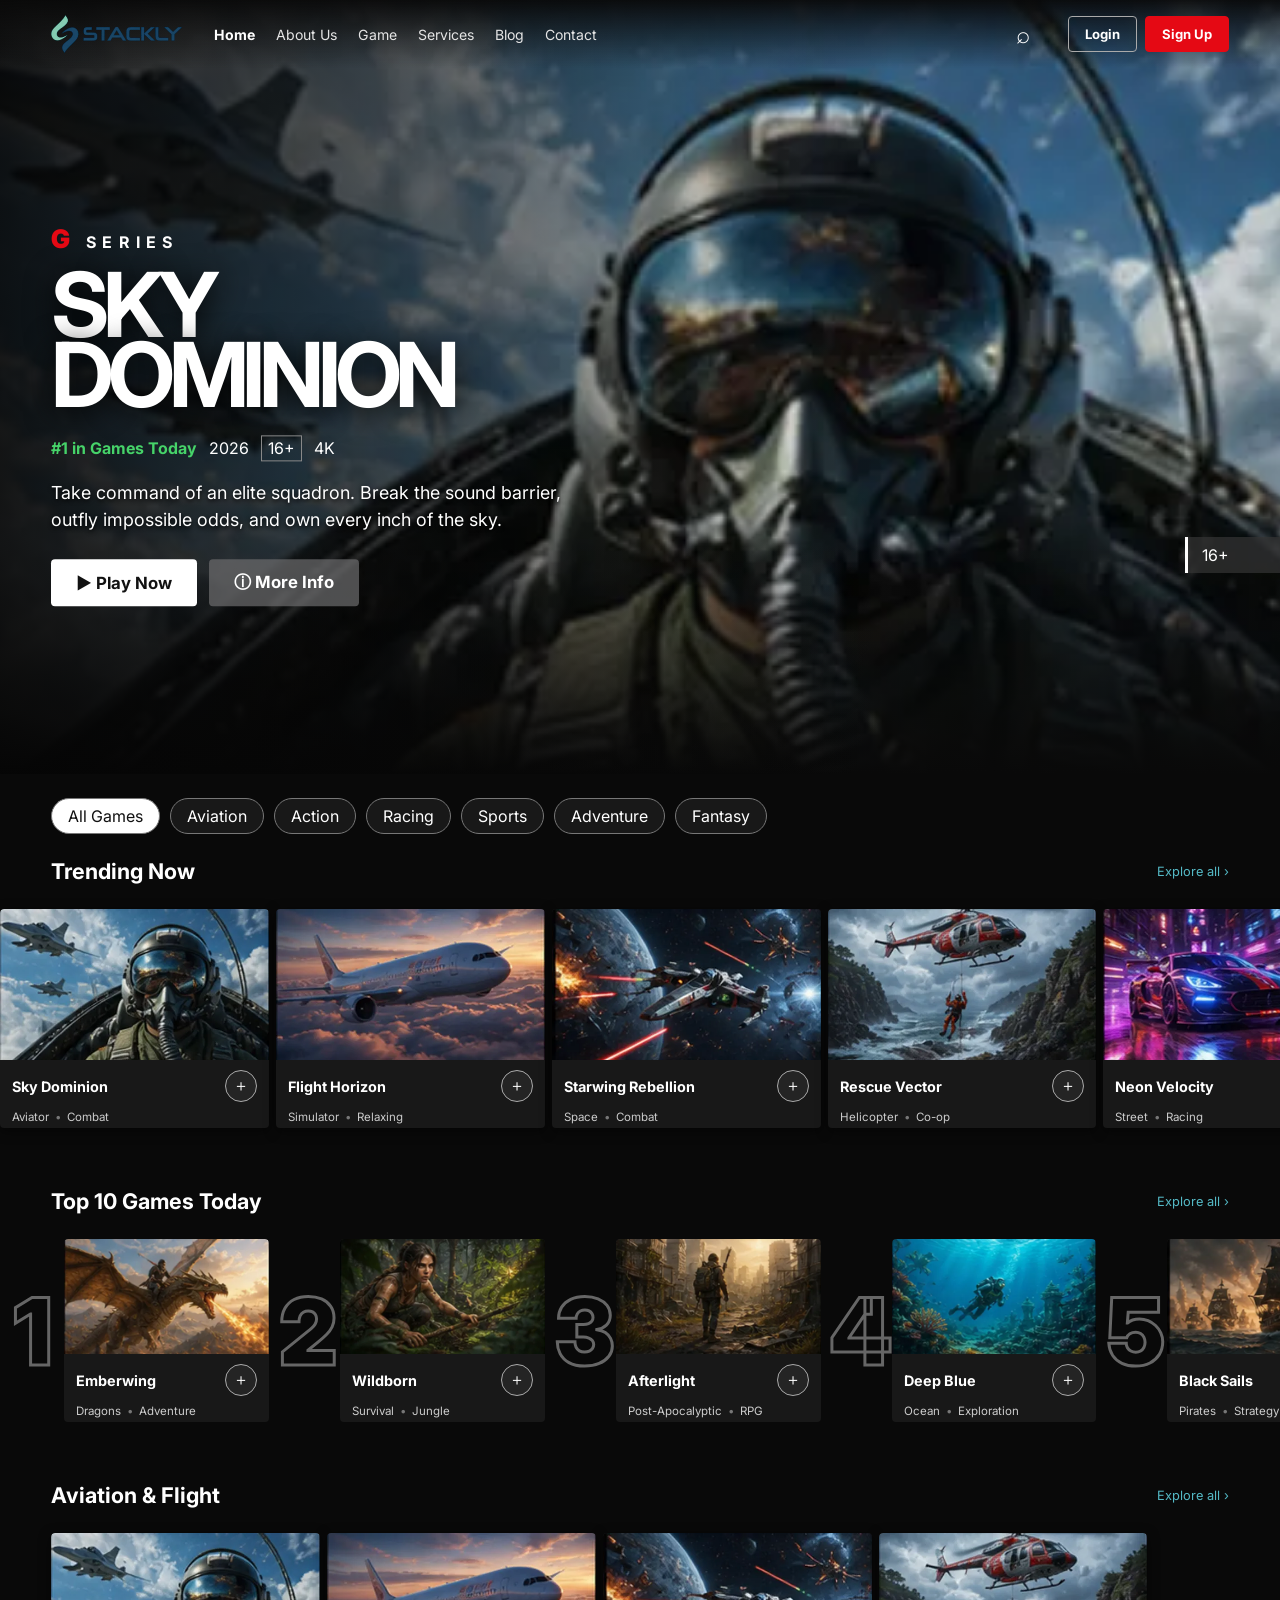
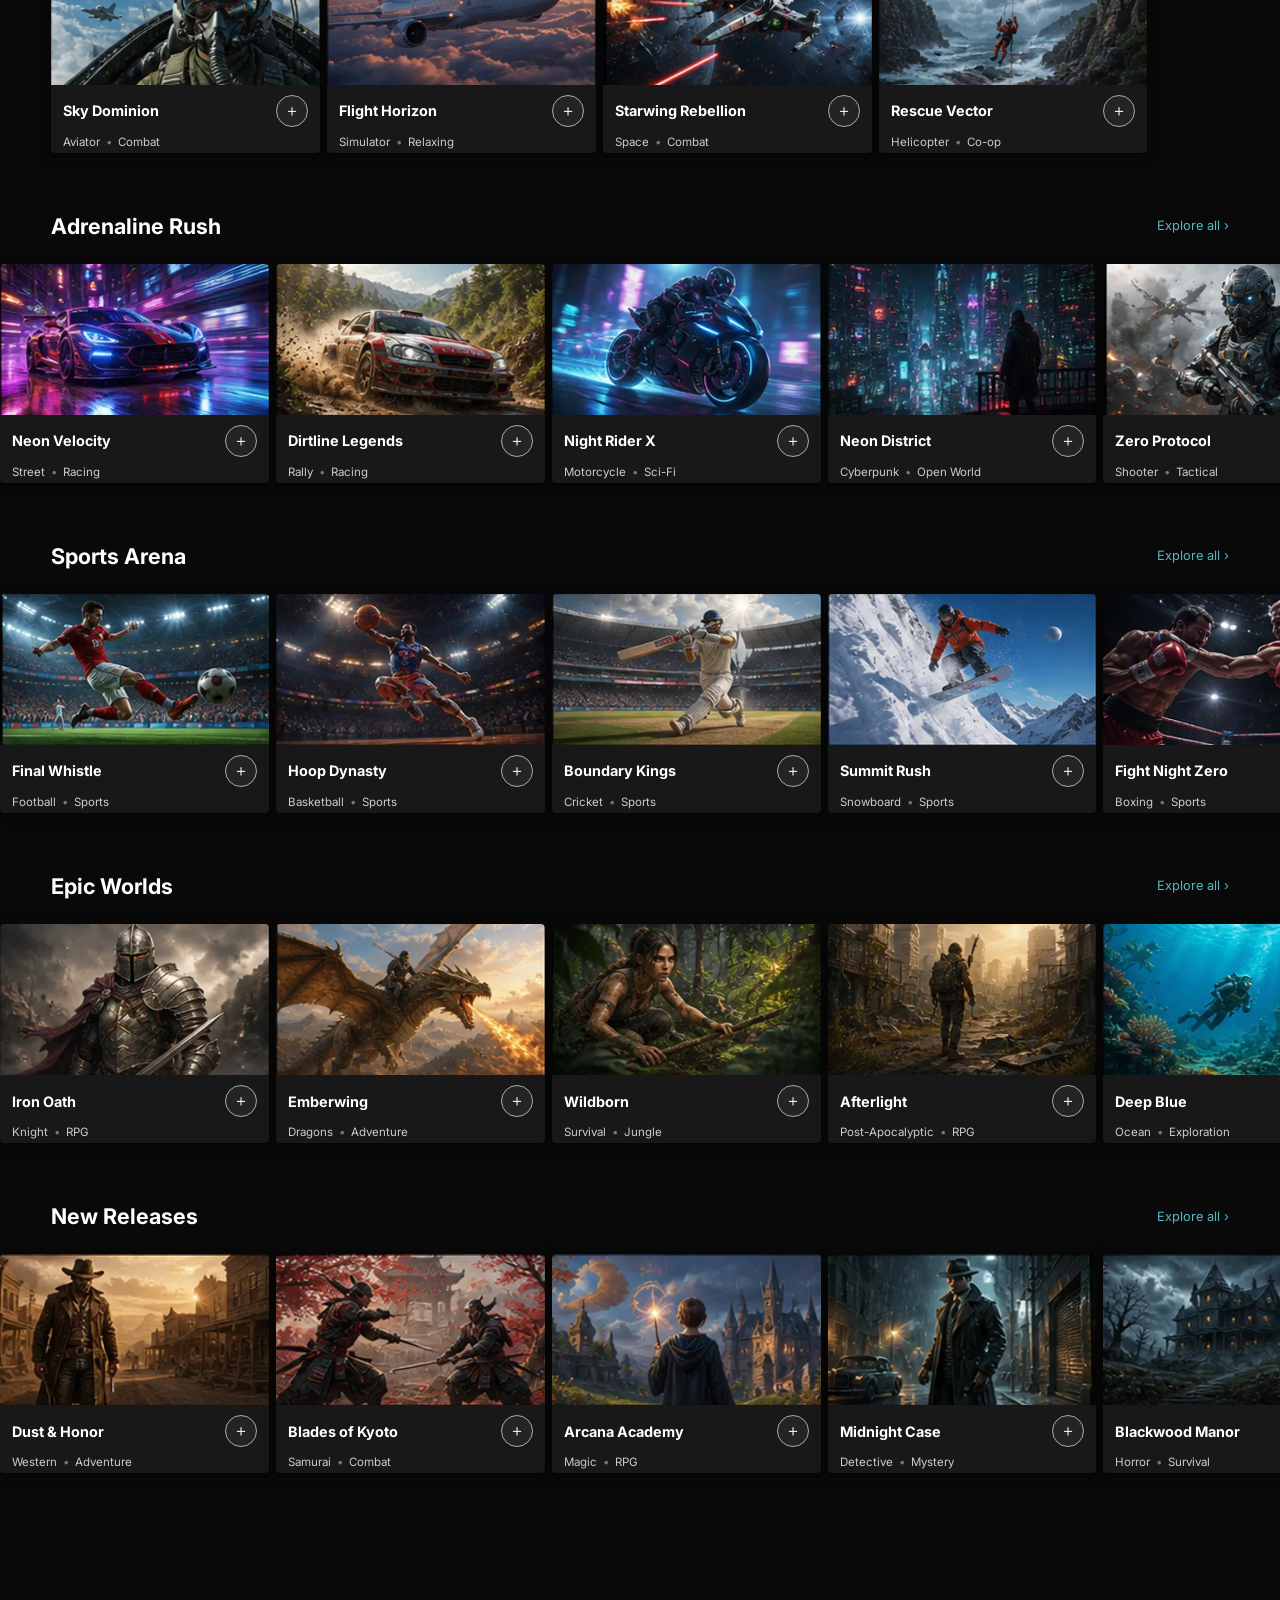
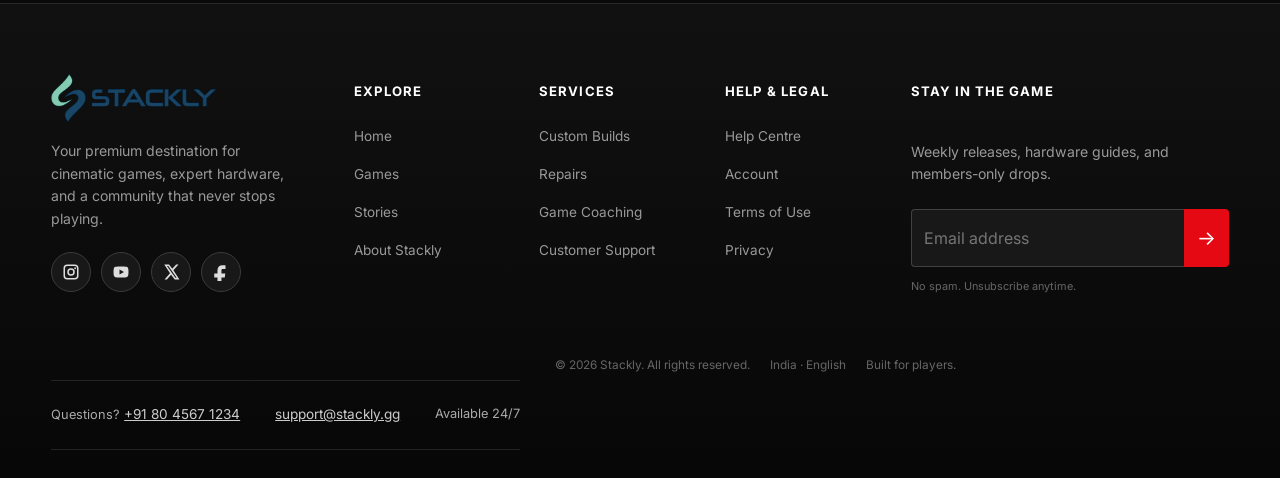
==== index.html @ 820ea046 "initial commit" ====
<!doctype html><html lang="en"><head><meta charset="UTF-8"><meta name="viewport" content="width=device-width,initial-scale=1"><meta name="theme-color" content="#090909"><title>Stackly — Play Your Next Story</title><link rel="preconnect" href="https://fonts.googleapis.com"><link href="https://fonts.googleapis.com/css2?family=Inter:wght@400;500;600;700;800;900&display=swap" rel="stylesheet"><link rel="stylesheet" href="style.css"></head><body>
<nav class="stream-nav"><a class="brand" href="index.html" aria-label="Stackly home"><img class="site-logo" src="assets/stackly-logo.webp" alt="Stackly"></a><button class="menu" aria-label="Toggle navigation">☰</button><div class="nav-menu"><a class="active" href="index.html">Home</a><a href="about.html">About Us</a><a href="#catalog">Game</a><a href="services.html">Services</a><a href="blog.html">Blog</a><a href="contact.html">Contact</a></div><div class="nav-tools"><label class="search"><span>⌕</span><input id="searchInput" type="search" placeholder="Titles, genres" aria-label="Search games"></label><div class="auth-actions"><button class="login-btn" data-auth="login">Login</button><button class="signup-btn" data-auth="signup">Sign Up</button></div></div></nav>
<main id="home"><section class="billboard"><img src="assets/game-01.webp" alt="Fighter pilot flying through the clouds"><div class="shade"></div><div class="hero-copy"><p class="kicker"><span>G</span> SERIES</p><h1>SKY<br>DOMINION</h1><p class="meta"><b>#1 in Games Today</b> 2026 <i>16+</i> 4K</p><p class="description">Take command of an elite squadron. Break the sound barrier, outfly impossible odds, and own every inch of the sky.</p><div class="hero-actions"><button class="play" id="heroPlay">▶ Play Now</button><button class="info" id="heroInfo">ⓘ More Info</button></div></div><div class="age">16+</div></section><section class="catalog" id="catalog"><div class="genre-bar" aria-label="Game genres"><button class="active" data-filter="all">All Games</button><button data-filter="aviation">Aviation</button><button data-filter="action">Action</button><button data-filter="racing">Racing</button><button data-filter="sports">Sports</button><button data-filter="adventure">Adventure</button><button data-filter="fantasy">Fantasy</button></div><div id="gameRows"></div><div class="empty discovery-empty" id="emptyState" hidden><p class="discovery-kicker">Keep exploring</p><h2>There is more to Stackly</h2><p>Discover expert builds, gaming stories, and player support while you choose your next adventure.</p><div class="discovery-links"><a href="services.html"><img src="assets/services-hero.webp" alt="Custom gaming PC services"><span><b>Build Your Setup</b><small>Explore services</small></span></a><a href="blog.html"><img src="assets/blog-hero.webp" alt="Stackly gaming stories and guides"><span><b>Read Gaming Stories</b><small>Visit the blog</small></span></a><a href="contact.html"><img src="assets/contact-hero.webp" alt="Stackly player support"><span><b>Talk to Support</b><small>We are here 24/7</small></span></a></div></div></section></main>
<footer><a class="brand" href="index.html" aria-label="Stackly home"><img class="site-logo footer-logo" src="assets/stackly-logo.webp" alt="Stackly"></a><p>Questions? Call 000-800-STACKLY</p><div><a href="#">FAQ</a><a href="#">Help Centre</a><a href="#">Terms of Use</a><a href="#">Privacy</a></div><small>© 2026 Stackly. Built for players.</small></footer>
<div class="modal" id="gameModal" role="dialog" aria-modal="true" aria-label="Game details"><div class="modal-card"><button class="close" aria-label="Close">×</button><img id="modalImage" alt=""><div class="modal-body"><h2 id="modalTitle"></h2><p class="modal-meta"><b>98% Match</b> 2026 <i>16+</i> Ultra HD</p><p id="modalText"></p><div class="hero-actions"><button class="play">▶ Play</button><button class="round add" aria-label="Add to My List">＋</button></div></div></div></div><div class="toast" id="toast" role="status"></div><script src="main.js"></script></body></html>
---- style.css ----
:root{--red:#e50914;--black:#090909;--muted:#b3b3b3;--white:#fff}*{box-sizing:border-box}html{scroll-behavior:smooth}body{margin:0;background:var(--black);color:#fff;font-family:Inter,Arial,sans-serif;overflow-x:hidden}button,input{font:inherit}button,a{color:inherit}button{cursor:pointer}.stream-nav{height:68px;padding:0 4%;display:flex;align-items:center;gap:32px;position:fixed;inset:0 0 auto;z-index:30;background:linear-gradient(#090909f2,transparent);transition:.3s}.stream-nav.scrolled{background:#090909f5}.brand{font-weight:900;font-size:1.65rem;letter-spacing:-1.5px;text-decoration:none;color:var(--red)}.brand span{color:#fff}.nav-menu{display:flex;align-items:center;gap:21px;font-size:.88rem}.nav-menu a{text-decoration:none;color:#e5e5e5;transition:.2s}.nav-menu a:hover{color:#aaa}.nav-menu b{background:var(--red);padding:2px 6px;border-radius:10px;font-size:.7rem}.nav-tools{margin-left:auto;display:flex;align-items:center;gap:18px}.search{border:1px solid transparent;display:flex;align-items:center;gap:6px;padding:6px 9px;transition:.25s}.search:focus-within{background:#050505;border-color:#fff}.search span{font-size:1.5rem}.search input{width:0;opacity:0;border:0;outline:0;color:#fff;background:transparent;transition:.3s}.search:focus-within input,.search input:not(:placeholder-shown){width:170px;opacity:1}.avatar{width:34px;height:34px;background:linear-gradient(135deg,#735af2,#1eaedb);border:0;border-radius:6px;font-weight:800}.menu{display:none;background:none;border:0;font-size:1.3rem}.billboard{height:min(86vh,820px);min-height:620px;position:relative;overflow:hidden}.billboard>img{width:100%;height:100%;object-fit:cover;object-position:center 35%;filter:saturate(.9)}.shade{position:absolute;inset:0;background:linear-gradient(90deg,#050505e8 0,#05050585 38%,transparent 70%),linear-gradient(0deg,#090909 0,transparent 30%)}.hero-copy{position:absolute;left:4%;top:48%;transform:translateY(-44%);width:min(560px,47vw)}.kicker{letter-spacing:.38em;font-weight:700}.kicker span{color:var(--red);font-size:1.6rem;font-weight:900}.hero-copy h1{font-size:clamp(4rem,7vw,7rem);line-height:.78;margin:12px 0 25px;letter-spacing:-.07em;text-shadow:0 4px 30px #000}.meta{display:flex;gap:12px;align-items:center}.meta b,.modal-meta b{color:#46d369}.meta i,.modal-meta i{font-style:normal;border:1px solid #888;padding:2px 6px}.description{font-size:clamp(1rem,1.4vw,1.25rem);line-height:1.55;text-shadow:0 2px 4px #000}.hero-actions{display:flex;gap:12px;margin-top:25px}.hero-actions button{border:0;border-radius:4px;padding:12px 25px;font-weight:700;font-size:1.05rem}.play{background:#fff;color:#111}.play:hover{background:#ffffffbf}.info{background:#6d6d6eb3}.info:hover{background:#6d6d6e80}.age{position:absolute;right:0;bottom:26%;border-left:3px solid #fff;background:#333b;padding:8px 4% 8px 14px}.catalog{position:relative;z-index:3;margin-top:-90px;padding-bottom:70px}.genre-bar{padding:0 4% 24px;display:flex;gap:10px;overflow:auto;scrollbar-width:none}.genre-bar button{white-space:nowrap;border:1px solid #777;background:#181818;border-radius:18px;padding:7px 16px}.genre-bar button.active,.genre-bar button:hover{background:#fff;color:#111}.game-row{margin-bottom:36px}.row-head{display:flex;align-items:center;justify-content:space-between;padding:0 4%;margin-bottom:10px}.row-head h2{font-size:1.35rem;margin:0}.row-head span{color:#54b9c5;font-size:.8rem}.slider{display:grid;grid-auto-flow:column;grid-auto-columns:clamp(245px,21vw,340px);gap:7px;overflow-x:auto;padding:15px 4% 32px;scroll-snap-type:x proximity;scrollbar-width:none}.slider::-webkit-scrollbar{display:none}.game-card{scroll-snap-align:start;background:#181818;border-radius:4px;position:relative;transition:transform .25s,box-shadow .25s;transform-origin:center;box-shadow:0 3px 12px #0008}.game-card:hover{transform:scale(1.09);z-index:4;box-shadow:0 12px 30px #000}.game-card img{width:100%;aspect-ratio:16/9;object-fit:cover;border-radius:4px;display:block}.ranked{display:grid;grid-template-columns:70px 1fr;background:transparent;box-shadow:none;align-items:end}.rank{font-size:6.7rem;line-height:.78;font-weight:900;color:#090909;-webkit-text-stroke:3px #666;text-align:right;letter-spacing:-10px}.card-info{padding:11px 12px 14px;display:none}.game-card:hover .card-info{display:block}.card-top{display:flex;align-items:center;gap:7px}.card-top strong{font-size:.9rem;overflow:hidden;text-overflow:ellipsis;white-space:nowrap}.round{margin-left:auto;border:1px solid #aaa;background:#242424;color:#fff;border-radius:50%;width:32px;height:32px;padding:0!important}.tags{font-size:.72rem;color:#ccc;margin-top:8px}.tags span+span:before{content:'•';color:#777;margin:0 6px}.empty{height:280px;display:flex;flex-direction:column;align-items:center;justify-content:center;color:#888}.empty strong{color:#fff;font-size:1.4rem;margin-bottom:7px}footer{border-top:1px solid #222;color:#777;padding:55px 8%;line-height:2}footer>div{display:flex;gap:35px;flex-wrap:wrap}footer a:not(.brand){color:#888;font-size:.85rem}.modal{position:fixed;inset:0;z-index:50;background:#000c;display:none;place-items:center;padding:25px;overflow:auto}.modal.open{display:grid}.modal-card{width:min(850px,95vw);background:#181818;border-radius:8px;overflow:hidden;position:relative;box-shadow:0 20px 80px #000}.modal-card>img{width:100%;aspect-ratio:16/7;object-fit:cover;mask-image:linear-gradient(#000 65%,transparent)}.close{position:absolute;z-index:2;right:14px;top:14px;width:38px;height:38px;border:0;border-radius:50%;background:#181818;color:#fff;font-size:1.8rem}.modal-body{padding:0 35px 35px;margin-top:-10px;position:relative}.modal-body h2{font-size:2rem;margin:0}.modal-meta{display:flex;gap:12px}.toast{position:fixed;bottom:28px;left:50%;transform:translate(-50%,80px);background:#fff;color:#111;padding:12px 20px;border-radius:4px;z-index:80;opacity:0;transition:.3s}.toast.show{opacity:1;transform:translate(-50%,0)}
@media(max-width:800px){.stream-nav{height:58px;gap:14px}.brand{font-size:1.25rem}.menu{display:block}.nav-menu{display:none;position:absolute;top:58px;left:0;right:0;background:#111;padding:20px 4%;flex-direction:column;align-items:flex-start}.nav-menu.open{display:flex}.search{display:none}.billboard{min-height:570px;height:78vh}.hero-copy{width:88%;top:47%}.hero-copy h1{font-size:3.7rem}.description{font-size:.94rem;max-width:90%}.catalog{margin-top:-45px}.age{display:none}.slider{grid-auto-columns:72vw}.row-head h2{font-size:1.15rem}.ranked{grid-template-columns:58px 1fr}.rank{font-size:5.5rem}.game-card:hover{transform:none}.game-card .card-info{display:block}.modal-body{padding:0 20px 25px}.modal-card>img{aspect-ratio:16/9}}

/* Alignment system */
:root{--page-gutter:clamp(20px,4vw,64px);--card-width:clamp(250px,21vw,336px)}
.stream-nav{padding-inline:var(--page-gutter);width:100%}
.hero-copy{left:var(--page-gutter)}
.genre-bar,.row-head{padding-inline:var(--page-gutter)}
.slider{grid-auto-columns:var(--card-width);padding-left:var(--page-gutter);padding-right:var(--page-gutter);align-items:start}
.game-row{margin:0 0 28px}
.game-card{min-width:0;overflow:hidden;display:flex;flex-direction:column}
.game-card>div{min-width:0;width:100%}
.game-card img{height:auto;aspect-ratio:16/9}
.card-info{display:block;height:68px;padding:10px 12px;overflow:hidden}
.game-card:hover .card-info{display:block}
.ranked{display:grid;grid-template-columns:64px minmax(0,1fr);flex-direction:initial;overflow:visible;background:transparent}
.ranked>div{background:#181818;border-radius:4px;overflow:hidden}
.rank{align-self:start;height:100%;display:flex;align-items:flex-end;justify-content:center;font-size:5.8rem;line-height:.82;letter-spacing:-8px;padding-right:6px}
.ranked .card-info{height:68px}
footer{padding-inline:var(--page-gutter)}
@media (max-width:1100px) and (min-width:801px){.stream-nav{gap:20px}.nav-menu{gap:14px;font-size:.8rem}.search:focus-within input,.search input:not(:placeholder-shown){width:130px}}
@media(max-width:800px){:root{--card-width:min(72vw,330px)}.hero-copy{left:var(--page-gutter);width:calc(100% - (var(--page-gutter) * 2))}.slider{grid-auto-columns:var(--card-width)}.ranked{grid-template-columns:52px minmax(0,1fr)}.rank{font-size:4.8rem}.card-info,.ranked .card-info{height:72px}.hero-actions{flex-wrap:wrap}.hero-actions button{padding:11px 18px}.meta{flex-wrap:wrap}}
.nav-menu a.active{color:#fff;font-weight:700}
.auth-actions{display:flex;align-items:center;gap:8px}
.login-btn,.signup-btn{height:36px;padding:0 16px;border-radius:4px;font-size:.82rem;font-weight:700;white-space:nowrap}
.login-btn{border:1px solid #aaa;background:transparent;color:#fff}
.login-btn:hover{border-color:#fff;background:#ffffff18}
.signup-btn{border:1px solid var(--red);background:var(--red);color:#fff}
.signup-btn:hover{background:#f6121d;border-color:#f6121d}
@media(max-width:1180px) and (min-width:801px){.stream-nav{gap:14px}.nav-menu{gap:11px;font-size:.76rem}.nav-tools{gap:8px}.search{display:none}.login-btn,.signup-btn{padding-inline:12px}}
@media(max-width:800px){.nav-tools{margin-left:auto}.auth-actions{gap:6px}.login-btn,.signup-btn{height:34px;padding-inline:10px;font-size:.74rem}.nav-menu{box-shadow:0 14px 30px #000b}.nav-menu a{width:100%;padding:8px 0}}

/* Uniform thumbnail alignment */
.slider{align-items:stretch}
.game-card{height:auto;justify-content:flex-start;overflow:hidden}
.game-card>div{display:grid;grid-template-rows:auto 68px;height:100%;align-content:start}
.game-card img{
  display:block;
  width:100%;
  height:auto;
  aspect-ratio:16/9;
  object-fit:cover;
  object-position:center;
  flex:none;
  border-radius:4px 4px 0 0;
  background:#202020;
}
.game-card:hover{transform:translateY(-5px) scale(1.02)}
.card-info{width:100%;margin:0;border-radius:0 0 4px 4px}
.ranked{height:auto;grid-template-columns:64px minmax(0,1fr);align-items:stretch;overflow:visible}
.ranked>div{display:grid;grid-template-rows:auto 68px;width:100%;height:auto;align-content:start}
.ranked img{width:100%;aspect-ratio:16/9;object-fit:cover;object-position:center}
.rank{height:100%;align-items:center}
@media(max-width:800px){.game-card:hover{transform:none}.game-card>div,.ranked>div{grid-template-rows:auto 72px}}

/* NeonForge content and dashboard pages */
:root{--gold:#ffd166;--mint:#63e6be;--coral:#ff6b6b;--ash:#9aa0aa;--panel:#151820;--panel-2:#1c202a;--line-soft:#2a2f3a;--font-body:'Space Grotesk',sans-serif;--font-display:'Bungee',sans-serif;--font-mono:'JetBrains Mono',monospace}
.topbar{padding:8px var(--page-gutter);text-align:center;background:#12151c;color:var(--gold);font:700 .72rem var(--font-mono);letter-spacing:.03em}
.navbar{position:sticky;top:0;z-index:40;background:#090909ee;border-bottom:1px solid var(--line-soft);backdrop-filter:blur(14px)}
.wrap{width:min(1180px,calc(100% - (var(--page-gutter) * 2)));margin-inline:auto}.navbar>.wrap{min-height:68px;display:flex;align-items:center;gap:30px}.logo{color:#fff;text-decoration:none;font:1.25rem var(--font-display);white-space:nowrap}.logo .dot{display:inline-block;width:9px;height:9px;margin-right:8px;border-radius:50%;background:var(--mint);box-shadow:0 0 15px var(--mint)}
.nav-links{display:flex;gap:24px;margin:0 auto;padding:0;list-style:none}.nav-links a{color:#c9cbd0;text-decoration:none;font-size:.9rem}.nav-links a:hover,.nav-links a.active{color:var(--gold)}.nav-actions{display:flex;align-items:center;gap:9px}.nav-toggle{display:none;border:0;background:none;padding:8px}.nav-toggle span{display:block;width:22px;height:2px;background:#fff;margin:4px}
.btn{display:inline-flex;align-items:center;justify-content:center;border:1px solid transparent;border-radius:7px;padding:11px 18px;background:transparent;text-decoration:none;font-weight:700}.btn-sm{padding:8px 13px;font-size:.8rem}.btn-primary{background:var(--gold);color:#111}.btn-ghost{border-color:#3b414d;color:#fff}.btn:hover{filter:brightness(1.08)}
#power-meter{position:fixed;z-index:45;left:0;bottom:0;width:100%;height:3px;background:#252a33}#power-meter .fill{display:block;height:100%;width:0;background:var(--mint);box-shadow:0 0 12px var(--mint)}#power-meter .readout{position:absolute;right:12px;bottom:8px;color:var(--mint);font:10px var(--font-mono)}
body:has(.navbar),body:has(.dash){font-family:var(--font-body);background:#0b0d12}.hero{position:relative;display:flex;align-items:center;overflow:hidden;padding:80px 0;background:radial-gradient(circle at 75% 30%,#4b3b191f,transparent 35%)}.hero-grid{position:absolute;inset:0;opacity:.15;background-image:linear-gradient(#ffffff18 1px,transparent 1px),linear-gradient(90deg,#ffffff18 1px,transparent 1px);background-size:42px 42px}.hero-content{position:relative}.eyebrow{display:flex;align-items:center;gap:8px;color:var(--mint);font:700 .76rem var(--font-mono);text-transform:uppercase;letter-spacing:.12em}.hero h1,.section-title{font-family:var(--font-display);font-weight:400;line-height:1.05}.hero h1{font-size:clamp(2.6rem,7vw,6rem);margin:18px 0}.lead{max-width:680px;color:var(--ash);line-height:1.7;margin:0}body:has(.navbar) section{padding:72px 0}.section-head{margin-bottom:32px}.section-title{font-size:clamp(1.8rem,4vw,3.2rem);margin:8px 0}.grid{display:grid;gap:22px}.g-2{grid-template-columns:repeat(2,minmax(0,1fr))}.g-3{grid-template-columns:repeat(3,minmax(0,1fr))}.g-4{grid-template-columns:repeat(4,minmax(0,1fr))}.cart-card,.panel-block,.kpi-card{min-width:0;padding:26px;border:1px solid var(--line-soft);border-radius:12px;background:linear-gradient(145deg,var(--panel-2),var(--panel));box-shadow:0 14px 35px #0003}.cart-card h3,.panel-block h3{margin:0}.flex-between{display:flex;align-items:center;justify-content:space-between;gap:16px}.badge{display:inline-block;padding:5px 9px;border-radius:20px;font:700 .68rem var(--font-mono)}.badge-gold{background:#ffd16620;color:var(--gold)}.badge-mint{background:#63e6be20;color:var(--mint)}.badge-coral{background:#ff6b6b20;color:var(--coral)}
.timeline{position:relative;display:grid;gap:20px}.timeline-item{padding:22px 24px;border-left:2px solid var(--gold);background:var(--panel);border-radius:0 10px 10px 0}.yr{color:var(--gold);font:700 .8rem var(--font-mono)}.stat-strip{background:#11141b}.marquee{overflow:hidden;padding:16px;white-space:nowrap;color:var(--gold);font:700 .8rem var(--font-mono)}.social-row{display:flex;gap:10px}.social-row a{display:grid;place-items:center;width:36px;height:36px;border:1px solid var(--line-soft);border-radius:50%;text-decoration:none}body:has(.navbar)>footer{background:#08090c;color:var(--ash)}
input,textarea,select{max-width:100%}.form-group{display:grid;gap:7px;margin-bottom:17px}.form-group label{font-size:.82rem;color:#d6d8dc}.form-group input,.form-group textarea,.form-group select,.hero-search input{width:100%;padding:12px 14px;border:1px solid #343a46;border-radius:7px;background:#0c0f14;color:#fff;outline:none}.form-group input:focus,.form-group textarea:focus{border-color:var(--gold)}.hero-search{display:flex;max-width:560px}.hero-search .btn{flex:none}.filter-tabs{display:flex;gap:9px;flex-wrap:wrap;margin-bottom:26px}.filter-tabs button{border:1px solid var(--line-soft);border-radius:20px;background:var(--panel);color:#fff;padding:8px 14px}.filter-tabs button.active{background:var(--gold);color:#111}
.modal-overlay{display:none;position:fixed;inset:0;z-index:80;place-items:center;padding:20px;background:#000c}.modal-overlay.open{display:grid}.auth-modal{width:min(440px,100%);max-height:90vh;overflow:auto;padding:28px;border:1px solid var(--line-soft);border-radius:12px;background:var(--panel)}.auth-tabs{display:flex;margin-bottom:20px}.auth-tabs button{flex:1;padding:10px;border:0;border-bottom:2px solid #343944;background:none;color:var(--ash)}.auth-tabs button.active{border-color:var(--gold);color:#fff}.modal-open{overflow:hidden}
.reveal,.reveal-left,.reveal-right{opacity:0;transform:translateY(22px);transition:.6s}.reveal-left{transform:translateX(-24px)}.reveal-right{transform:translateX(24px)}.visible{opacity:1;transform:none}
.dash{min-height:100vh;display:grid;grid-template-columns:250px minmax(0,1fr)}.dash-side{position:sticky;top:0;height:100vh;display:flex;flex-direction:column;gap:7px;padding:26px 18px;background:#10131a;border-right:1px solid var(--line-soft)}.dash-side .logo{margin:0 10px 24px}.dash-link{padding:11px 12px;border-radius:7px;color:var(--ash);text-decoration:none}.dash-link:hover,.dash-link.active{background:#ffffff0d;color:var(--gold)}.dash-link.logout{margin-top:auto}.dash-main{min-width:0;padding:30px}.dash-topbar{display:flex;justify-content:space-between;align-items:center;margin-bottom:28px}.dash-toggle{display:none}.kpi-grid{grid-template-columns:repeat(4,minmax(0,1fr));margin-bottom:22px}.kpi-card .num{margin:12px 0 6px;font:1.8rem var(--font-display);color:#fff}.delta{font-size:.75rem;color:var(--ash)}.delta.up{color:var(--mint)}.delta.down{color:var(--coral)}.xp-bar{height:7px;overflow:hidden;border-radius:8px;background:#272c35}.xp-bar .fill{height:100%;background:linear-gradient(90deg,var(--gold),var(--coral))}.table-wrap{overflow-x:auto}table{width:100%;min-width:620px;border-collapse:collapse}th,td{padding:13px;text-align:left;border-bottom:1px solid var(--line-soft);font-size:.84rem}th{color:var(--ash);font:700 .7rem var(--font-mono)}canvas{max-width:100%}
@media(max-width:900px){.nav-links{display:none;position:absolute;left:0;right:0;top:100%;padding:15px var(--page-gutter);background:#101218;border-bottom:1px solid var(--line-soft);flex-direction:column}.nav-links.open{display:flex}.nav-toggle{display:block}.desktop-only{display:none}.g-4,.kpi-grid{grid-template-columns:repeat(2,minmax(0,1fr))}.dash{grid-template-columns:1fr}.dash-side{position:fixed;z-index:60;left:0;transform:translateX(-100%);width:250px;transition:.25s}.dash-side.open{transform:none}.dash-main{padding:22px}.dash-toggle{display:inline-flex}}
@media(max-width:620px){:root{--page-gutter:18px}.navbar>.wrap{min-height:60px;gap:10px}.nav-actions{margin-left:auto}.nav-actions .btn{padding-inline:10px}.hero{padding:55px 0;min-height:auto!important}.hero h1{font-size:2.55rem}.g-2,.g-3,.g-4,.kpi-grid{grid-template-columns:1fr}body:has(.navbar) section{padding:48px 0}.cart-card,.panel-block,.kpi-card{padding:20px}.wrap.cart-card{padding:28px!important}.flex-between{align-items:flex-start;flex-wrap:wrap}.hero-search{flex-direction:column;gap:9px}.dash-main{padding:16px}.dash-topbar{align-items:flex-start}.dash-topbar>div:last-child{display:none}.dash-main .g-2{grid-template-columns:1fr}.modal-overlay{padding:12px}}
.tabs{display:flex;gap:9px;flex-wrap:wrap;margin-bottom:26px}.tabs button{border:1px solid var(--line-soft);border-radius:20px;background:var(--panel);color:#fff;padding:8px 14px}.tabs button.active{background:var(--gold);color:#111}
.modal-close{float:right;width:36px;height:36px;border:1px solid var(--line-soft);border-radius:50%;background:#222733;color:#fff;font-size:1rem}.modal-close:hover{border-color:var(--gold);color:var(--gold)}

/* Unified GameFlix / Netflix-inspired theme */
:root{--gold:#e50914;--mint:#e50914;--coral:#f6121d;--ash:#b3b3b3;--panel:#181818;--panel-2:#232323;--line-soft:#333;--font-body:Inter,Arial,sans-serif;--font-display:Inter,Arial,sans-serif;--font-mono:Inter,Arial,sans-serif}
body:has(.navbar),body:has(.dash){background:#090909;color:#fff;font-family:var(--font-body)}
.topbar{display:none}.navbar{position:fixed;inset:0 0 auto;height:68px;border:0;background:linear-gradient(#090909f5,transparent);backdrop-filter:none}.navbar>.wrap{width:100%;padding-inline:var(--page-gutter);min-height:68px}.navbar.scrolled{background:#090909f5}
.logo{font-size:0!important;color:var(--red)!important;font-family:Inter,Arial,sans-serif!important;font-weight:900!important;letter-spacing:-1.5px}.logo .dot,.logo>span{display:none!important}.logo::after{content:'GAMEFLIX';font-size:1.55rem;color:var(--red)}
.nav-links{margin-left:4px;margin-right:auto;gap:21px}.nav-links a{font-size:.88rem;color:#e5e5e5}.nav-links a:hover{color:#aaa}.nav-links a.active{color:#fff;font-weight:700}.nav-actions .btn-primary{background:var(--red);color:#fff}.nav-actions .btn-ghost{border-color:#999}
#power-meter{display:none}.hero{min-height:62vh!important;padding:130px 0 80px;background:linear-gradient(90deg,#050505 0,#090909e6 42%,transparent 75%),radial-gradient(circle at 75% 30%,#e5091428,transparent 38%),#111}.hero-grid{opacity:.07;background-size:58px 58px}.hero-glow{position:absolute;inset:auto 8% 10% auto;width:38vw;height:38vw;border-radius:50%;background:#e5091415;filter:blur(60px)}.hero h1{max-width:900px;margin:15px 0 22px;font-size:clamp(3rem,7vw,6.5rem);font-weight:900;letter-spacing:-.065em;text-transform:uppercase}.hero h1 span:first-child{color:#fff!important}.eyebrow{color:var(--red);letter-spacing:.22em}.lead{color:#d2d2d2;line-height:1.6}
body:has(.navbar) section{padding:68px 0}.section-title{font-weight:800;letter-spacing:-.04em}.cart-card,.panel-block,.kpi-card{border:0;border-radius:5px;background:#181818;box-shadow:0 8px 25px #0007;transition:transform .25s,background .25s}.cart-card:hover{transform:translateY(-5px) scale(1.015);background:#242424}.badge{border-radius:3px}.badge-gold,.badge-mint,.badge-coral{background:#e5091424;color:#ff5b63}.timeline-item{border-left-color:var(--red);background:#181818}.yr{color:#ff5b63}.stat-strip{background:#111}.marquee{color:#fff}.btn{border-radius:4px}.btn-primary{background:#fff;color:#111}.btn-primary:hover{background:#ffffffc7}.btn-ghost{background:#6d6d6eb3;border:0}.tabs button,.filter-tabs button{border-color:#555;border-radius:4px}.tabs button.active,.filter-tabs button.active{background:#fff;color:#111}.social-row a{background:#222;border-color:#444}
body:has(.navbar)>footer{padding:55px 0;background:#090909;border-top:1px solid #222}.footer-grid{grid-template-columns:2fr repeat(3,1fr)}footer h4{color:#ddd;margin:0 0 12px}footer ul{padding:0;margin:0;list-style:none}footer li{margin:7px 0}footer a{color:#888}.footer-bottom{display:flex;justify-content:space-between;gap:20px;margin-top:38px;padding-top:22px;border-top:1px solid #222;font-size:.78rem;color:#666}
.modal-overlay{background:#000d}.modal-box,.auth-modal{width:min(440px,100%);padding:34px;border:0;border-radius:6px;background:#181818;box-shadow:0 20px 80px #000}.field{display:grid;gap:7px;margin-bottom:17px}.field input{width:100%;padding:13px;border:1px solid #444;border-radius:4px;background:#333;color:#fff}.btn-block{width:100%}.auth-tabs button.active{border-color:var(--red)}
.dash{background:#090909}.dash-side{background:#111;border-color:#262626}.dash-link{border-radius:4px}.dash-link:hover,.dash-link.active{background:#292929;color:#fff;border-left:3px solid var(--red)}.dash-main{background:linear-gradient(145deg,#121212,#090909 45%)}.kpi-card .num{font-family:Inter,Arial,sans-serif;font-weight:800}.delta.up{color:#46d369}.xp-bar .fill{background:var(--red)}
@media(max-width:900px){.navbar{height:58px;background:#090909f5}.navbar>.wrap{min-height:58px}.nav-links{top:58px;background:#111;padding:18px var(--page-gutter)}.nav-links.open{display:flex}.hero{padding-top:100px}.footer-grid{grid-template-columns:repeat(2,1fr)}}
@media(max-width:620px){.logo::after{font-size:1.2rem}.navbar>.wrap{padding-inline:16px}.nav-actions .btn{font-size:.72rem;padding:8px}.hero{padding:90px 0 55px;min-height:500px!important}.hero h1{font-size:2.8rem}.footer-grid{grid-template-columns:1fr}.footer-bottom{flex-direction:column}.modal-box,.auth-modal{padding:25px}.cart-card:hover{transform:none}}

/* Home billboard spacing: keep hero content and catalog in separate regions */
#home .billboard{height:clamp(650px,86vh,820px);min-height:650px}
#home .hero-copy{top:50%;transform:translateY(-45%);max-height:calc(100% - 120px)}
#home .catalog{margin-top:0;padding-top:24px;background:var(--black)}
@media(max-width:800px){#home .billboard{height:auto;min-height:680px}#home .hero-copy{top:110px;transform:none;max-height:none}#home .hero-copy h1{margin:10px 0 18px;line-height:.85}#home .description{margin-block:12px}#home .hero-actions{margin-top:18px}#home .catalog{padding-top:18px}}
@media(max-width:420px){#home .billboard{min-height:650px}#home .hero-copy h1{font-size:3rem}#home .description{max-width:100%;line-height:1.45}#home .meta{gap:8px;font-size:.85rem}}
@media(max-height:720px) and (min-width:801px){#home .billboard{min-height:620px}#home .hero-copy h1{font-size:4.5rem;margin-bottom:18px}#home .description{font-size:1rem;line-height:1.4}#home .hero-actions{margin-top:18px}}

/* Page-specific cinematic photography */
.page-visual-hero{isolation:isolate;background:#090909!important}.page-hero-image{position:absolute;z-index:-2;inset:0;width:100%;height:100%;object-fit:cover;object-position:center;display:block}.page-visual-hero::after{content:'';position:absolute;z-index:-1;inset:0;background:linear-gradient(90deg,#050505 0%,#050505ed 28%,#0505058c 52%,transparent 76%),linear-gradient(0deg,#090909 0%,transparent 32%)}.page-visual-hero .hero-grid{z-index:0}.page-visual-hero .hero-content{z-index:1}.page-visual-hero .lead{max-width:620px;text-shadow:0 2px 8px #000}
@media(max-width:800px){.page-visual-hero{min-height:590px!important;align-items:flex-end;padding-bottom:64px!important}.page-hero-image{object-position:68% center}.page-visual-hero::after{background:linear-gradient(0deg,#090909 5%,#090909e8 38%,#09090938 78%),linear-gradient(90deg,#090909a8,transparent)}.page-visual-hero .hero-content{width:100%}}

/* Shared Stackly image logo */
.dash-main [hidden]{display:none!important}.dash-main>.grid:not([hidden]),.dash-main>.panel-block:not([hidden]){animation:dashboardPanelIn .28s ease both}@keyframes dashboardPanelIn{from{opacity:0;transform:translateY(8px)}to{opacity:1;transform:none}}

/* Shared Stackly image logo */
/* Dashboard alignment system */
.dash{grid-template-columns:260px minmax(0,1fr);align-items:start}.dash-main{width:100%;max-width:1600px;margin:0 auto;padding:32px clamp(24px,3vw,48px) 48px}.dash-topbar{min-height:72px;margin-bottom:24px;padding-bottom:20px;border-bottom:1px solid #262626}.dash-topbar h2{margin:0;line-height:1.2}.dash-topbar p{margin-bottom:0}.dash-main>.panel-block,.dash-main>.grid{margin-bottom:22px}.dash-main>.kpi-grid{margin-bottom:22px}.dash-main .two-col{grid-template-columns:repeat(2,minmax(0,1fr));gap:22px;align-items:stretch}.dash-main .two-col>.panel-block{height:100%;margin:0}.dash-main .panel-block{padding:24px}.dash-main .panel-block>h3{margin:0 0 20px;font-size:1.05rem}.dash-main .kpi-grid{gap:16px}.dash-main .kpi-card{display:flex;min-height:142px;flex-direction:column;justify-content:center;padding:22px}.dash-main .kpi-card .top{min-height:20px}.dash-main table{table-layout:auto}.dash-main th,.dash-main td{vertical-align:middle}.dash-main .field{margin:0 0 16px}.dash-main .field input{width:100%}.dash-main ul{padding-left:0;list-style:none}.dash-side{width:260px}.dash-side .dash-link{display:flex;align-items:center;min-height:43px;line-height:1.25}.dash-side .logo{min-height:54px;display:flex;align-items:center}
@media(max-width:1100px) and (min-width:901px){.dash{grid-template-columns:230px minmax(0,1fr)}.dash-side{width:230px}.dash-main{padding-inline:24px}.dash-main .two-col{grid-template-columns:1fr}.dash-main .kpi-grid{grid-template-columns:repeat(2,minmax(0,1fr))}}
@media(max-width:900px){.dash-main{max-width:none;margin:0;padding:20px 18px 40px}.dash-main .two-col{grid-template-columns:1fr;gap:16px}.dash-main>.panel-block,.dash-main>.grid,.dash-main>.kpi-grid{margin-bottom:16px}.dash-main .panel-block{padding:20px}.dash-topbar{min-height:auto;margin-bottom:18px;padding-bottom:16px}.dash-side{width:min(290px,86vw)}}
@media(max-width:520px){.dash-main{padding:14px 12px 32px}.dash-main .kpi-grid{grid-template-columns:1fr;gap:12px}.dash-main .kpi-card{min-height:112px;padding:18px}.dash-main .panel-block{padding:17px}.dash-main .two-col{gap:12px}.dash-topbar{align-items:flex-start}.dash-topbar>div:first-child{min-width:0}.dash-topbar h2{font-size:1.1rem!important}.dash-toggle{width:100%;justify-content:center}.dash-main .flex-between{gap:10px}.dash-main .panel-block:has(table){padding-bottom:12px}.dash-main table{font-size:.78rem}}

/* Shared Stackly image logo */
.avatar{display:inline-grid;place-items:center;flex:0 0 auto;padding:0;line-height:1;text-align:center;vertical-align:middle}.profile-button{border:1px solid #ffffff38;color:#fff;cursor:pointer;transition:transform .2s,border-color .2s,box-shadow .2s}.profile-button:hover{transform:scale(1.06);border-color:#fff;box-shadow:0 0 0 3px #e5091438}.profile-button:focus-visible{outline:3px solid #e50914;outline-offset:3px}

/* Shared Stackly image logo */
.dash-main [id]{scroll-margin-top:24px}.dash-main .panel-block,.dash-main .kpi-grid{transition:border-color .3s,box-shadow .3s,background .3s}.dash-main .dashboard-focus{border-color:#e50914!important;background:#211416;box-shadow:0 0 0 2px #e5091438,0 16px 45px #0008}.dash-link.active{position:relative}.dash-link.active::after{content:'';position:absolute;right:10px;top:50%;width:6px;height:6px;border-radius:50%;background:#e50914;transform:translateY(-50%);box-shadow:0 0 10px #e50914}
@media(max-width:900px){.dash-main [id]{scroll-margin-top:16px}}

/* Shared Stackly image logo */
@media(max-width:800px){body.nav-open{overflow:hidden}.stream-nav,.navbar{background:#090909f5}.stream-nav .brand,.navbar .logo,.stream-nav .menu,.navbar .nav-toggle,.navbar .nav-actions{position:relative;z-index:62}.stream-nav .nav-menu,.navbar .nav-links{position:fixed!important;z-index:60;inset:0!important;width:100vw;height:100dvh;max-height:none;margin:0!important;padding:100px max(24px,7vw) 40px!important;overflow-y:auto;background:radial-gradient(circle at 80% 15%,#48070b,#0b0b0b 38%,#050505 78%)!important;box-shadow:none!important;align-items:stretch!important;gap:4px!important}.stream-nav .nav-menu.open,.navbar .nav-links.open{display:flex!important}.stream-nav .nav-menu a,.navbar .nav-links>li>a{display:flex;align-items:center;width:100%;min-height:52px;padding:10px 0!important;border-bottom:1px solid #252525;color:#ddd!important;font-size:clamp(1.15rem,5vw,1.55rem)!important;font-weight:700;text-decoration:none}.stream-nav .nav-menu a.active,.navbar .nav-links>li>a.active{color:#fff!important}.stream-nav .menu,.navbar .nav-toggle{width:44px;height:44px;display:grid;place-items:center;border-radius:50%;background:#222!important}.navbar .nav-toggle span{transition:.25s}.navbar .nav-toggle.open span:nth-child(1){transform:translateY(6px) rotate(45deg)}.navbar .nav-toggle.open span:nth-child(2){opacity:0}.navbar .nav-toggle.open span:nth-child(3){transform:translateY(-6px) rotate(-45deg)}.stream-nav .menu{font-size:0}.stream-nav .menu::before{content:'☰';font-size:1.35rem}.nav-open .stream-nav .menu::before{content:'×';font-size:2rem}.mobile-auth-menu{margin-top:auto!important;padding-top:24px!important;border:0!important}.mobile-auth-menu a{min-height:48px!important;border-bottom:0!important;font-size:.9rem!important}.navbar .nav-links .mobile-auth-menu{display:grid!important}}

/* Shared Stackly image logo */
.mobile-auth-menu{display:none}
@media(max-width:800px){.stream-nav .auth-actions,.navbar .nav-actions>.btn{display:none}.mobile-auth-menu{width:100%;display:grid;grid-template-columns:1fr 1fr;gap:10px;margin-top:10px;padding-top:16px;border-top:1px solid #333}.mobile-auth-menu a{display:flex!important;align-items:center;justify-content:center;min-height:44px!important;padding:10px 14px!important;border-radius:4px;text-decoration:none!important;font-weight:800!important}.mobile-auth-menu .mobile-login{border:1px solid #777;color:#fff!important;background:#222}.mobile-auth-menu .mobile-signup{border:1px solid #e50914;color:#fff!important;background:#e50914}.stream-nav .nav-tools{display:none}.stream-nav .menu{margin-left:auto}.nav-links .mobile-auth-menu{list-style:none}}
@media(max-width:350px){.mobile-auth-menu{grid-template-columns:1fr}}

/* Shared Stackly image logo */
/* Final home hero alignment on phones */
@media(max-width:800px){#home .billboard{position:relative;height:700px;min-height:700px}#home .billboard>img{position:absolute;inset:0;width:100%;height:100%;object-position:62% center}#home .shade{background:linear-gradient(0deg,#090909 0%,#090909f2 18%,#090909a6 48%,transparent 78%),linear-gradient(90deg,#0909099c,transparent 72%)}#home .hero-copy{inset:auto var(--page-gutter) 62px;transform:none;width:auto;max-width:560px;max-height:none}#home .kicker{margin:0 0 8px;font-size:.78rem}#home .hero-copy h1{margin:0 0 18px;font-size:clamp(2.8rem,14vw,4.2rem);line-height:.82;letter-spacing:-.065em}#home .meta{margin:0;gap:8px;font-size:.82rem}#home .description{max-width:100%;margin:13px 0 0;font-size:.92rem;line-height:1.48}#home .hero-actions{display:grid;grid-template-columns:max-content max-content;gap:9px;margin-top:18px}#home .hero-actions button{min-height:44px;padding:10px 16px;font-size:.9rem}#home .catalog{margin:0;padding-top:20px}}
@media(max-width:420px){#home .billboard{height:670px;min-height:670px}#home .hero-copy{inset-inline:18px;bottom:44px}#home .hero-copy h1{font-size:2.75rem}#home .description{font-size:.86rem}#home .hero-actions{grid-template-columns:1fr 1fr}#home .hero-actions button{width:100%;padding-inline:8px;white-space:nowrap}}
@media(max-width:340px){#home .billboard{height:690px;min-height:690px}#home .hero-copy h1{font-size:2.45rem}#home .hero-actions{grid-template-columns:1fr}#home .hero-actions button{width:100%}}

/* Shared Stackly image logo */
/* Responsive stability for dashboards and content pages */
img,svg,video,canvas{max-width:100%}.dash-main,.panel-block,.cart-card,.grid>*{min-width:0}.table-wrap,.dash-main .panel-block:has(table){width:100%;max-width:100%;overflow-x:auto;-webkit-overflow-scrolling:touch}.table-wrap table,.dash-main table{white-space:nowrap}.dash-main canvas{width:100%!important;height:auto!important;max-height:320px}.dash-topbar>div{min-width:0}.dash-topbar h2,.dash-topbar p{overflow-wrap:anywhere}@media(pointer:coarse){button,.btn,.nav-links a,.dash-link{min-height:44px}}
@media(max-width:900px){body:has(.dash){overflow-x:hidden}.dash{display:block;min-width:0}.dash-main{width:100%;max-width:100%;padding:20px}.dash-side{top:0;bottom:0;height:100dvh;overflow-y:auto;box-shadow:18px 0 50px #000b}.dash-side.open{transform:translateX(0)}.dash-topbar{gap:14px}.dash-topbar>div:first-child{width:100%}.dash-toggle{margin-bottom:14px}.kpi-grid{grid-template-columns:repeat(2,minmax(0,1fr))}.two-col{grid-template-columns:1fr!important}.two-col>*{grid-column:1!important}.wrap.grid[style*="gap:60px"],.wrap.grid[style*="gap:50px"]{gap:28px!important}.page-visual-hero .hero-content{padding-right:var(--page-gutter)}}
@media(max-width:620px){.dash-main{padding:14px}.dash-topbar{margin-bottom:18px}.dash-topbar h2{font-size:1.15rem!important}.kpi-grid{grid-template-columns:1fr}.kpi-card,.dash-main .panel-block{padding:18px}.kpi-card .num{font-size:1.5rem}.dash-main .grid{gap:14px}.dash-main table{min-width:560px}.dash-main th,.dash-main td{padding:11px 9px}.navbar .site-logo{height:27px;max-width:125px}.navbar>.wrap{gap:7px}.nav-actions{gap:5px}.nav-actions .btn{padding:7px 8px;font-size:.68rem}.nav-toggle{padding:5px}.page-visual-hero{min-height:540px!important}.page-visual-hero h1{font-size:2.4rem}.page-visual-hero .lead{font-size:.92rem}.premium-footer{padding-inline:18px!important}.footer-main{gap:28px 20px}.footer-column a{font-size:.8rem}.modal-box{width:100%;max-height:92dvh;overflow-y:auto}.auth-page-panel{padding:28px 20px}.auth-options{align-items:flex-start}.contact-testimonials{grid-template-columns:1fr}.culture-card{min-height:180px}}
@media(max-width:390px){.nav-actions .desktop-only{display:none}.nav-actions .btn-primary{padding-inline:7px}.navbar .site-logo{max-width:105px}.stream-nav{padding-inline:12px}.stream-nav .site-logo{height:27px;max-width:112px}.auth-actions .login-btn{display:none}.auth-actions .signup-btn{padding-inline:8px}.hero-copy h1,#home .hero-copy h1{font-size:2.55rem}.premium-footer .footer-main{grid-template-columns:1fr}.premium-footer .footer-column{grid-column:1}.footer-newsletter form{flex-direction:row}}

/* Shared Stackly image logo */
.auth-page{min-height:100vh;background:#090909;color:#fff}.auth-page-shell{min-height:100vh;display:grid;grid-template-columns:minmax(380px,.9fr) 1.1fr}.auth-page-panel{display:flex;flex-direction:column;justify-content:center;padding:clamp(34px,7vw,90px);background:linear-gradient(145deg,#151515,#090909)}.auth-page-panel>.site-logo{width:190px;height:auto;max-width:60%;margin-bottom:50px}.auth-page-copy{width:min(430px,100%);margin:auto}.auth-page-copy .eyebrow{margin-bottom:12px}.auth-page-copy h1{margin:0 0 12px;font-size:clamp(2.3rem,5vw,4rem);letter-spacing:-.055em}.auth-page-copy>p{margin:0 0 30px;color:#aaa;line-height:1.6}.premium-auth-form{display:grid;gap:17px}.premium-auth-form .field{margin:0}.premium-auth-form label{font-size:.8rem;color:#ddd}.premium-auth-form input{min-height:52px;padding:14px;border:1px solid #555;border-radius:5px;background:#222;color:#fff}.premium-auth-form input:focus{border-color:#fff;outline:2px solid #e50914;outline-offset:1px}.premium-auth-form .btn{min-height:50px;margin-top:5px;background:#e50914;color:#fff;font-size:.95rem}.premium-auth-form .btn:hover{background:#f6121d}.auth-options{display:flex;justify-content:space-between;gap:20px;font-size:.78rem;color:#aaa}.auth-options label{display:flex;align-items:center;gap:8px}.auth-options input{min-height:auto;width:auto}.auth-options a,.auth-page-switch a{color:#fff}.auth-page-switch{margin-top:25px;color:#999;font-size:.86rem}.auth-trust{display:flex;gap:18px;flex-wrap:wrap;margin-top:32px;padding-top:22px;border-top:1px solid #292929;color:#888;font-size:.72rem}.auth-page-visual{position:relative;min-height:100%;overflow:hidden}.auth-page-visual>img{width:100%;height:100%;display:block;object-fit:cover}.auth-page-visual::after{content:'';position:absolute;inset:0;background:linear-gradient(90deg,#090909 0,transparent 28%),linear-gradient(0deg,#090909ad,transparent 45%)}.auth-visual-copy{position:absolute;z-index:1;left:8%;right:8%;bottom:8%}.auth-visual-copy h2{max-width:650px;margin:0;font-size:clamp(2rem,4vw,4.5rem);line-height:1;letter-spacing:-.06em}.auth-visual-copy p{max-width:550px;color:#ddd}.auth-back{position:absolute;z-index:2;right:28px;top:28px;padding:10px 15px;border-radius:4px;background:#000a;color:#fff;text-decoration:none;font-size:.8rem}
@media(max-width:850px){.auth-page-shell{grid-template-columns:1fr}.auth-page-panel{min-height:100vh}.auth-page-visual{display:none}.auth-page-copy{width:min(500px,100%)}.auth-page-panel>.site-logo{margin-bottom:40px}}

/* Shared Stackly image logo */
.discovery-empty{height:auto;min-height:390px;padding:55px var(--page-gutter);text-align:center;background:linear-gradient(180deg,#090909,#121212)}.discovery-empty[hidden]{display:none}.discovery-kicker{margin:0 0 8px;color:#e50914!important;font-size:.75rem;font-weight:800;letter-spacing:.16em;text-transform:uppercase}.discovery-empty h2{margin:0;color:#fff;font-size:clamp(1.8rem,4vw,3rem);letter-spacing:-.04em}.discovery-empty>p:not(.discovery-kicker){max-width:610px;margin:12px auto 28px;color:#bbb}.discovery-links{width:min(960px,100%);display:grid;grid-template-columns:repeat(3,minmax(0,1fr));gap:14px}.discovery-links a{position:relative;min-height:190px;overflow:hidden;border-radius:6px;color:#fff;text-align:left;text-decoration:none}.discovery-links img{width:100%;height:100%;display:block;object-fit:cover;transition:transform .3s}.discovery-links a::after{content:'';position:absolute;inset:0;background:linear-gradient(transparent 30%,#000e)}.discovery-links span{position:absolute;z-index:1;inset:auto 16px 15px;display:flex;flex-direction:column}.discovery-links b{font-size:1rem}.discovery-links small{margin-top:3px;color:#ccc}.discovery-links a:hover img{transform:scale(1.06)}
@media(max-width:700px){.discovery-empty{padding-block:40px}.discovery-links{grid-template-columns:1fr}.discovery-links a{min-height:180px}}

/* Shared Stackly image logo */
.newsletter-submit{min-width:130px;padding:12px 20px;border:2px solid #e50914;border-radius:0 4px 4px 0;background:#e50914;color:#fff;font-weight:800;letter-spacing:.01em;box-shadow:0 6px 20px #e5091445;transition:background .2s,border-color .2s,transform .2s}.newsletter-submit:hover{background:#f6121d;border-color:#f6121d;transform:translateY(-1px)}.newsletter-submit:focus-visible{outline:3px solid #fff;outline-offset:3px}.hero-search input{border-color:#666;background:#181818;color:#fff}.hero-search input::placeholder{color:#aaa;opacity:1}
@media(max-width:620px){.newsletter-submit{width:100%;min-height:46px;border-radius:4px}}

/* Shared Stackly image logo */
.section-head h2,.section-head .section-title,body:has(.navbar) section h2{color:#fff}.cart-card,.panel-block,.kpi-card{border:1px solid #353535}.lead,.cart-card p,.panel-block p{color:#c8c8c8}.field label,.form-group label{color:#f0f0f0;font-weight:600}.field input,.field textarea,.form-group input,.form-group textarea,.form-group select{background:#202020;border-color:#555;color:#fff}.field input::placeholder,.field textarea::placeholder,.form-group input::placeholder,.form-group textarea::placeholder{color:#aaa;opacity:1}.contact-testimonials .cart-card{min-height:150px;display:flex;flex-direction:column;justify-content:center}.accordion{display:grid;gap:10px}.accordion-item{overflow:hidden;border:1px solid #383838;border-radius:5px;background:#181818}.accordion-item>button{width:100%;display:flex;align-items:center;justify-content:space-between;gap:20px;padding:18px 20px;border:0;background:#232323;color:#fff;text-align:left;font-weight:700}.accordion-item>button:hover{background:#303030}.accordion-item .plus{color:#fff;font-size:1.5rem}.accordion-panel{padding:0 20px;color:#d0d0d0}.accordion-panel p{margin:16px 0;line-height:1.6}.reveal.visible,.reveal-left.visible,.reveal-right.visible{opacity:1;visibility:visible}
@media(prefers-reduced-motion:reduce){.reveal,.reveal-left,.reveal-right{opacity:1;transform:none;transition:none}}

/* Shared Stackly image logo */
.author-photo{display:block;width:96px;height:96px;margin:0 auto 14px;border:3px solid #333;border-radius:50%;object-fit:cover;object-position:center 25%;box-shadow:0 0 0 4px #e5091424}

/* Shared Stackly image logo */
.error-page{min-height:100vh;background:radial-gradient(circle at 50% 35%,#4b070b,#090909 42%);color:#fff}.error-main{min-height:78vh;display:flex;flex-direction:column;align-items:center;justify-content:center;padding:60px 20px;text-align:center}.error-main .site-logo{height:auto;width:min(230px,70vw);max-width:none;margin-bottom:42px}.error-code{margin:0;color:#e50914;font-size:clamp(5rem,16vw,11rem);font-weight:900;line-height:.8;letter-spacing:-.08em}.error-main h1{margin:25px 0 10px;font-size:clamp(2rem,5vw,4rem);letter-spacing:-.05em}.error-main>p:not(.error-code){margin:0 0 28px;color:#bbb}.error-main .btn{background:#fff;color:#111}

/* Shared Stackly image logo */
.premium-footer{padding:70px var(--page-gutter) 28px!important;background:linear-gradient(180deg,#111,#070707)!important;border-top:1px solid #292929!important;color:#aaa!important}.footer-shell{width:min(1280px,100%);margin:auto}.footer-main{display:grid;grid-template-columns:1.4fr repeat(3,.75fr) 1.25fr;gap:clamp(24px,4vw,58px)}.footer-intro p,.footer-newsletter p{max-width:320px;margin:18px 0;color:#999;font-size:.88rem;line-height:1.6}.footer-column,.footer-newsletter{display:flex;flex-direction:column;align-items:flex-start}.premium-footer h3{margin:4px 0 18px;color:#fff;font-size:.82rem;text-transform:uppercase;letter-spacing:.08em}.footer-column a{margin:0 0 11px;color:#999!important;text-decoration:none;font-size:.84rem}.footer-column a:hover,.premium-footer a:hover{color:#fff!important}.premium-socials{display:flex;gap:10px;margin-top:22px}.premium-socials a{display:grid;place-items:center;width:40px;height:40px;border:1px solid #3b3b3b;border-radius:50%;background:#181818;color:#ddd!important;transition:.2s}.premium-socials a:hover{background:#e50914;border-color:#e50914;transform:translateY(-2px)}.premium-socials svg{width:18px;height:18px;fill:currentColor}.footer-newsletter form{width:100%;display:flex;margin-top:5px}.footer-newsletter input{min-width:0;flex:1;padding:12px;border:1px solid #414141;border-right:0;border-radius:4px 0 0 4px;background:#181818;color:#fff}.footer-newsletter button{width:45px;border:0;border-radius:0 4px 4px 0;background:#e50914;color:#fff;font-size:1.25rem}.footer-newsletter small{margin-top:9px;color:#666;font-size:.68rem}.footer-contact{display:flex;flex-wrap:wrap;gap:18px 35px;margin-top:48px;padding:20px 0;border-block:1px solid #242424;font-size:.8rem}.footer-contact a{color:#ccc!important}.premium-footer .footer-bottom{display:flex;justify-content:space-between;gap:20px;margin-top:0;padding-top:22px;border:0;color:#666;font-size:.74rem}.sr-only{position:absolute;width:1px;height:1px;padding:0;margin:-1px;overflow:hidden;clip:rect(0,0,0,0);white-space:nowrap;border:0}
@media(max-width:1100px){.footer-main{grid-template-columns:1.5fr repeat(3,1fr)}.footer-newsletter{grid-column:1/-1;max-width:520px}}
@media(max-width:760px){.premium-footer{padding-top:52px!important}.footer-main{grid-template-columns:repeat(2,1fr)}.footer-intro,.footer-newsletter{grid-column:1/-1}.premium-footer .footer-bottom{flex-direction:column;gap:7px}.footer-contact{flex-direction:column;gap:8px}}

/* Shared Stackly image logo */
.blog-post-card{padding:0;overflow:hidden}.blog-post-card>img{display:block;width:100%;aspect-ratio:16/9;object-fit:cover;transition:transform .35s}.blog-post-body{padding:20px}.blog-post-body h3{margin:13px 0 0;font-size:1.05rem;line-height:1.35}.blog-post-body .lead{margin-top:8px;font-size:.85rem}.blog-post-card:hover>img{transform:scale(1.05)}

/* Shared Stackly image logo */
.brand:has(.site-logo),.logo:has(.site-logo){display:inline-flex;align-items:center;flex:0 0 auto;width:auto;text-decoration:none}.logo:has(.site-logo)::after{display:none}.site-logo{display:block;width:auto;height:38px;max-width:190px;object-fit:contain}.dash-side .site-logo{height:auto;width:100%;max-width:180px}.footer-logo,footer .site-logo{height:48px;max-width:230px}
@media(max-width:620px){.site-logo{height:30px;max-width:145px}.footer-logo,footer .site-logo{height:40px;max-width:190px}}

/* About page image cards */
.team-card{padding:0 0 20px;overflow:hidden;text-align:left}.team-photo{display:block;width:100%;aspect-ratio:1;object-fit:cover;object-position:center 30%;margin-bottom:17px}.team-card h3,.team-card p{margin-inline:18px}.team-card h3{font-size:1rem}.team-card p{margin-top:7px;margin-bottom:0;color:var(--ash);font-size:.78rem}.culture-card{position:relative;aspect-ratio:1;margin:0;overflow:hidden;border-radius:5px;background:#181818}.culture-card img{width:100%;height:100%;display:block;object-fit:cover;transition:transform .35s}.culture-card figcaption{position:absolute;inset:auto 0 0;padding:38px 14px 13px;background:linear-gradient(transparent,#000e);font-size:.82rem;font-weight:700}.culture-card:hover img{transform:scale(1.06)}
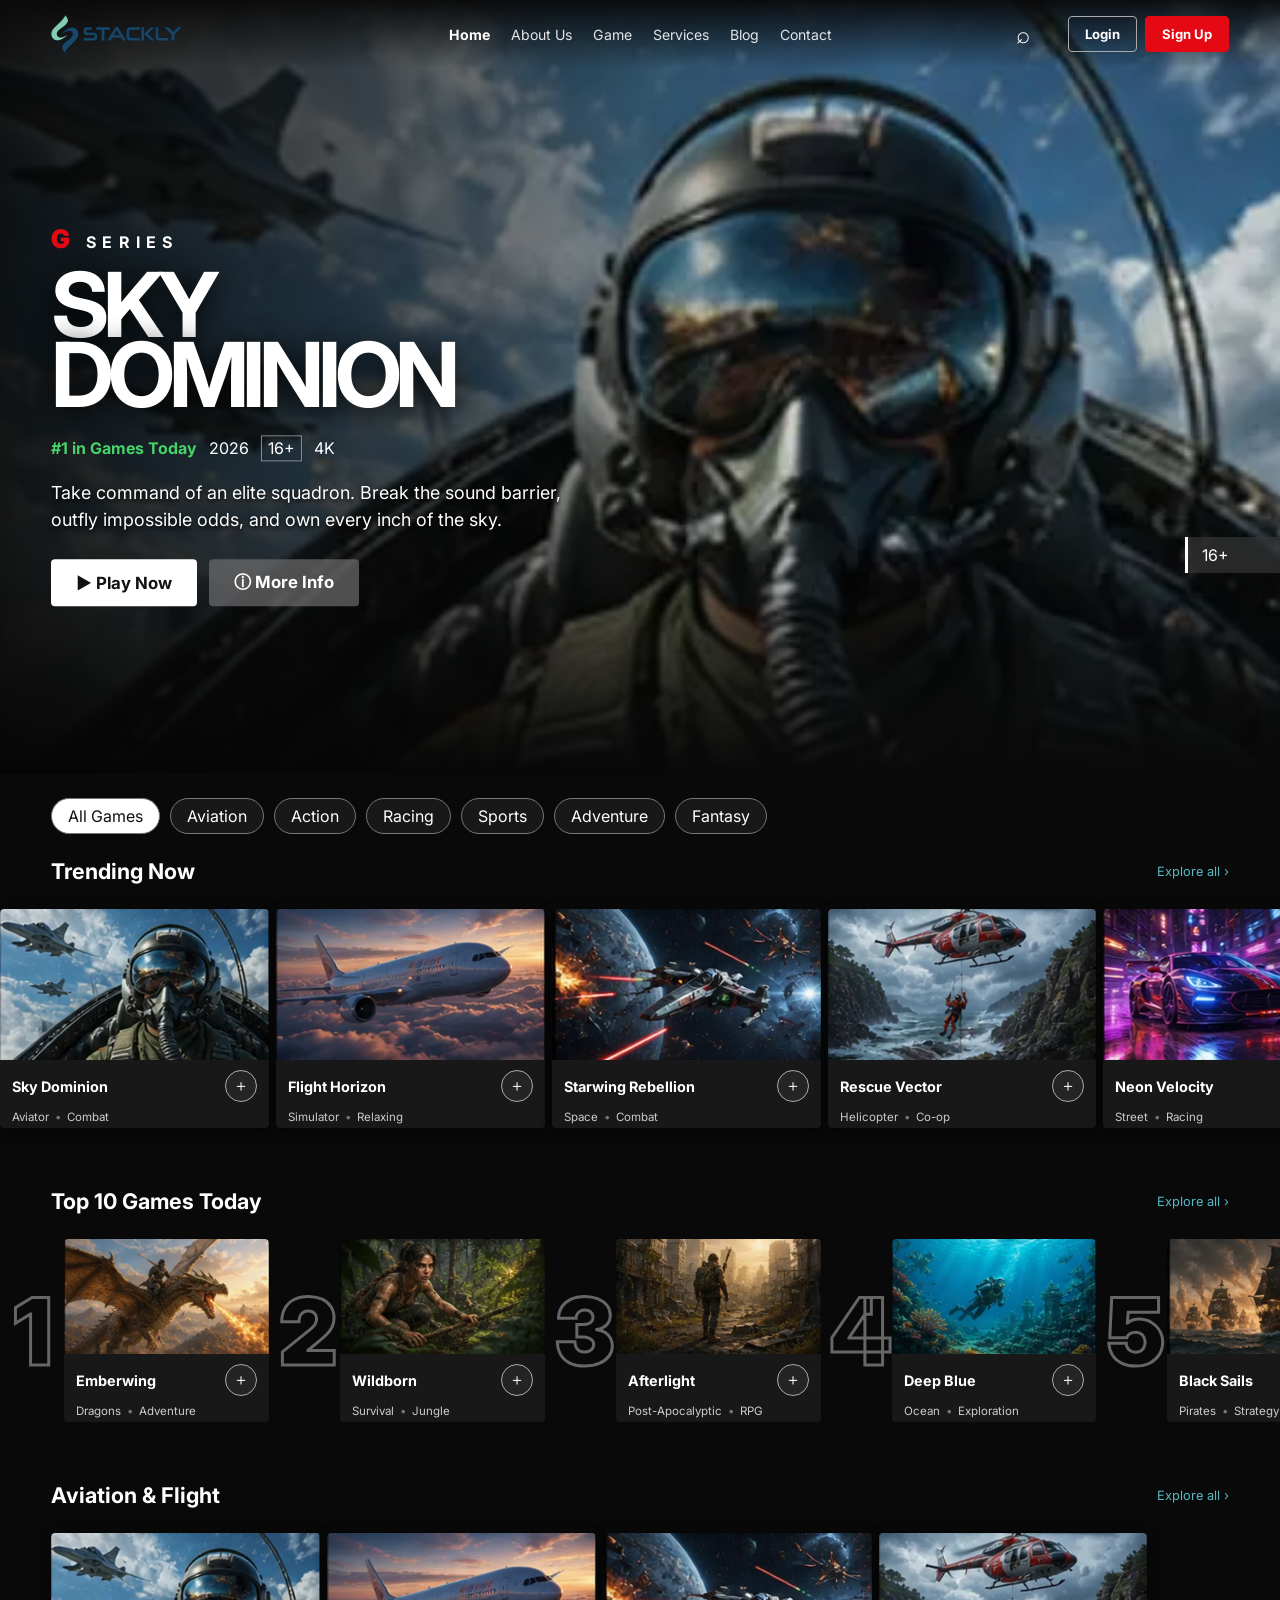
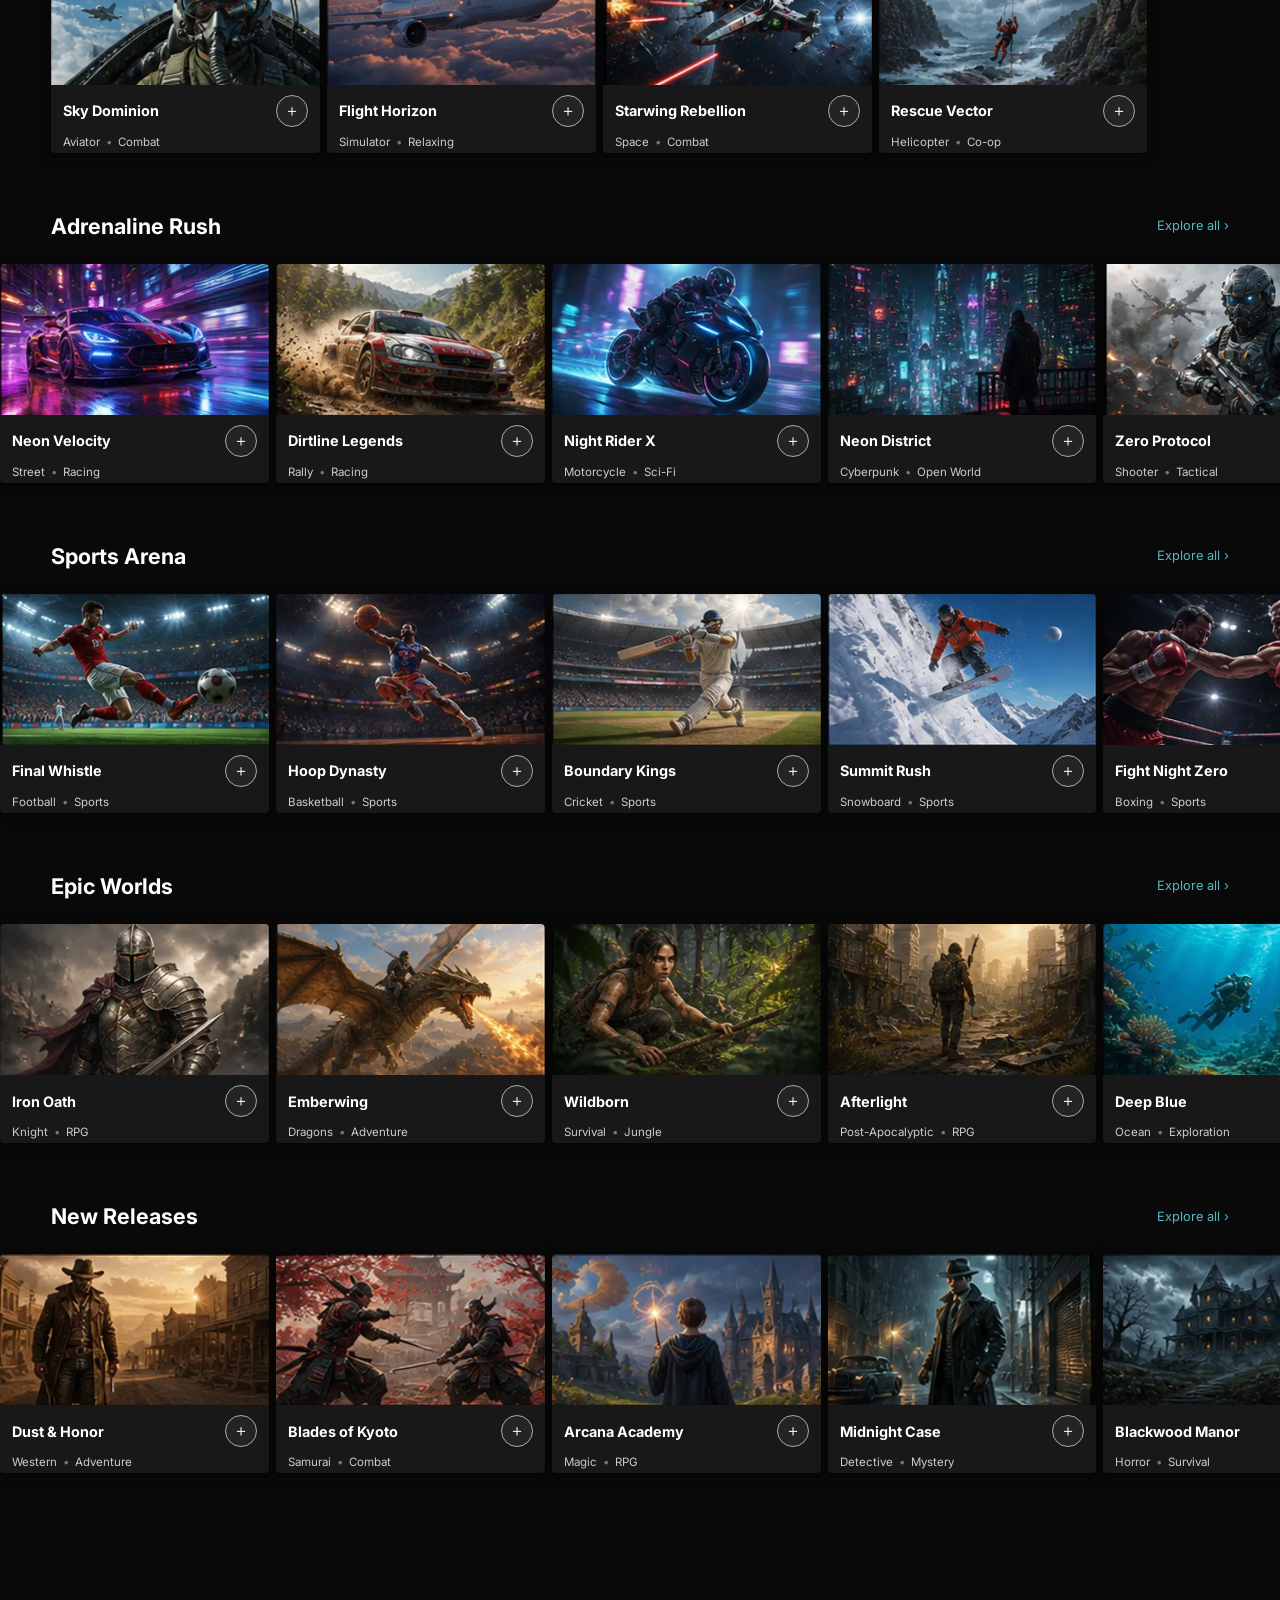
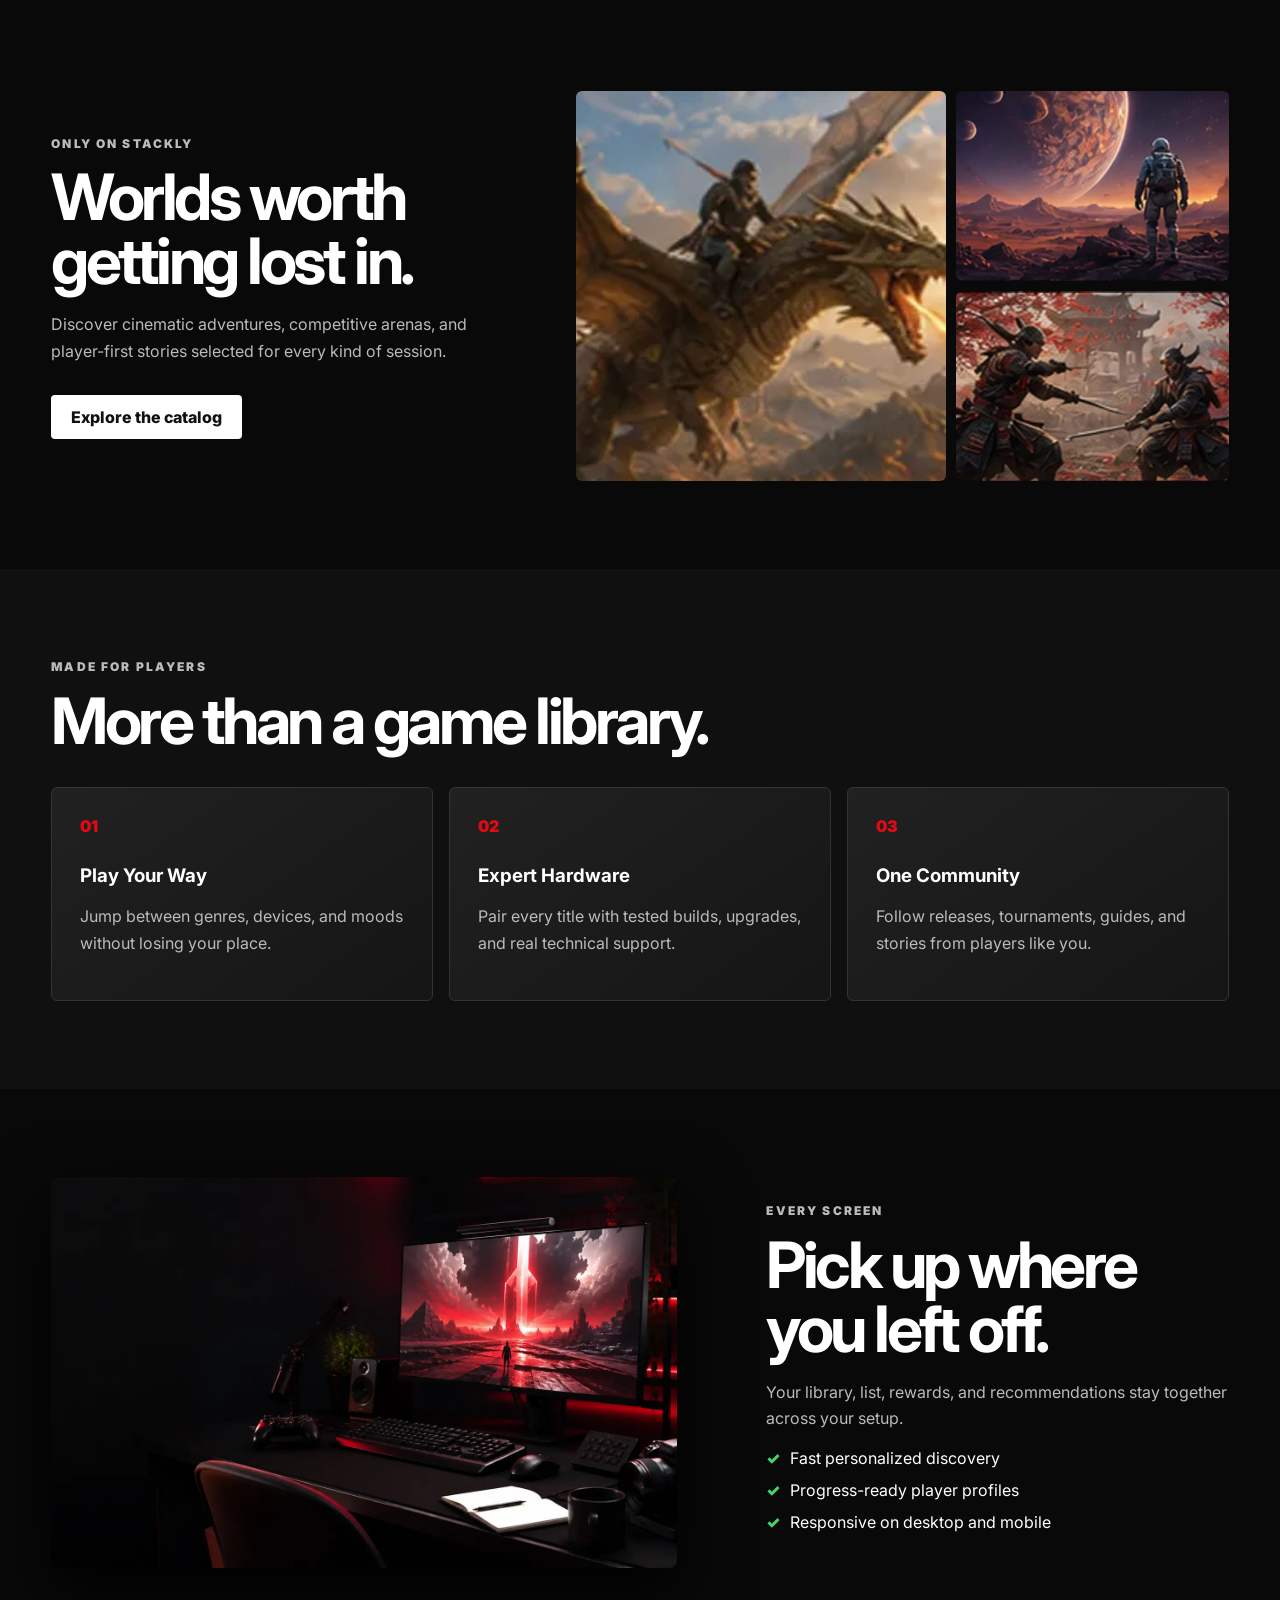
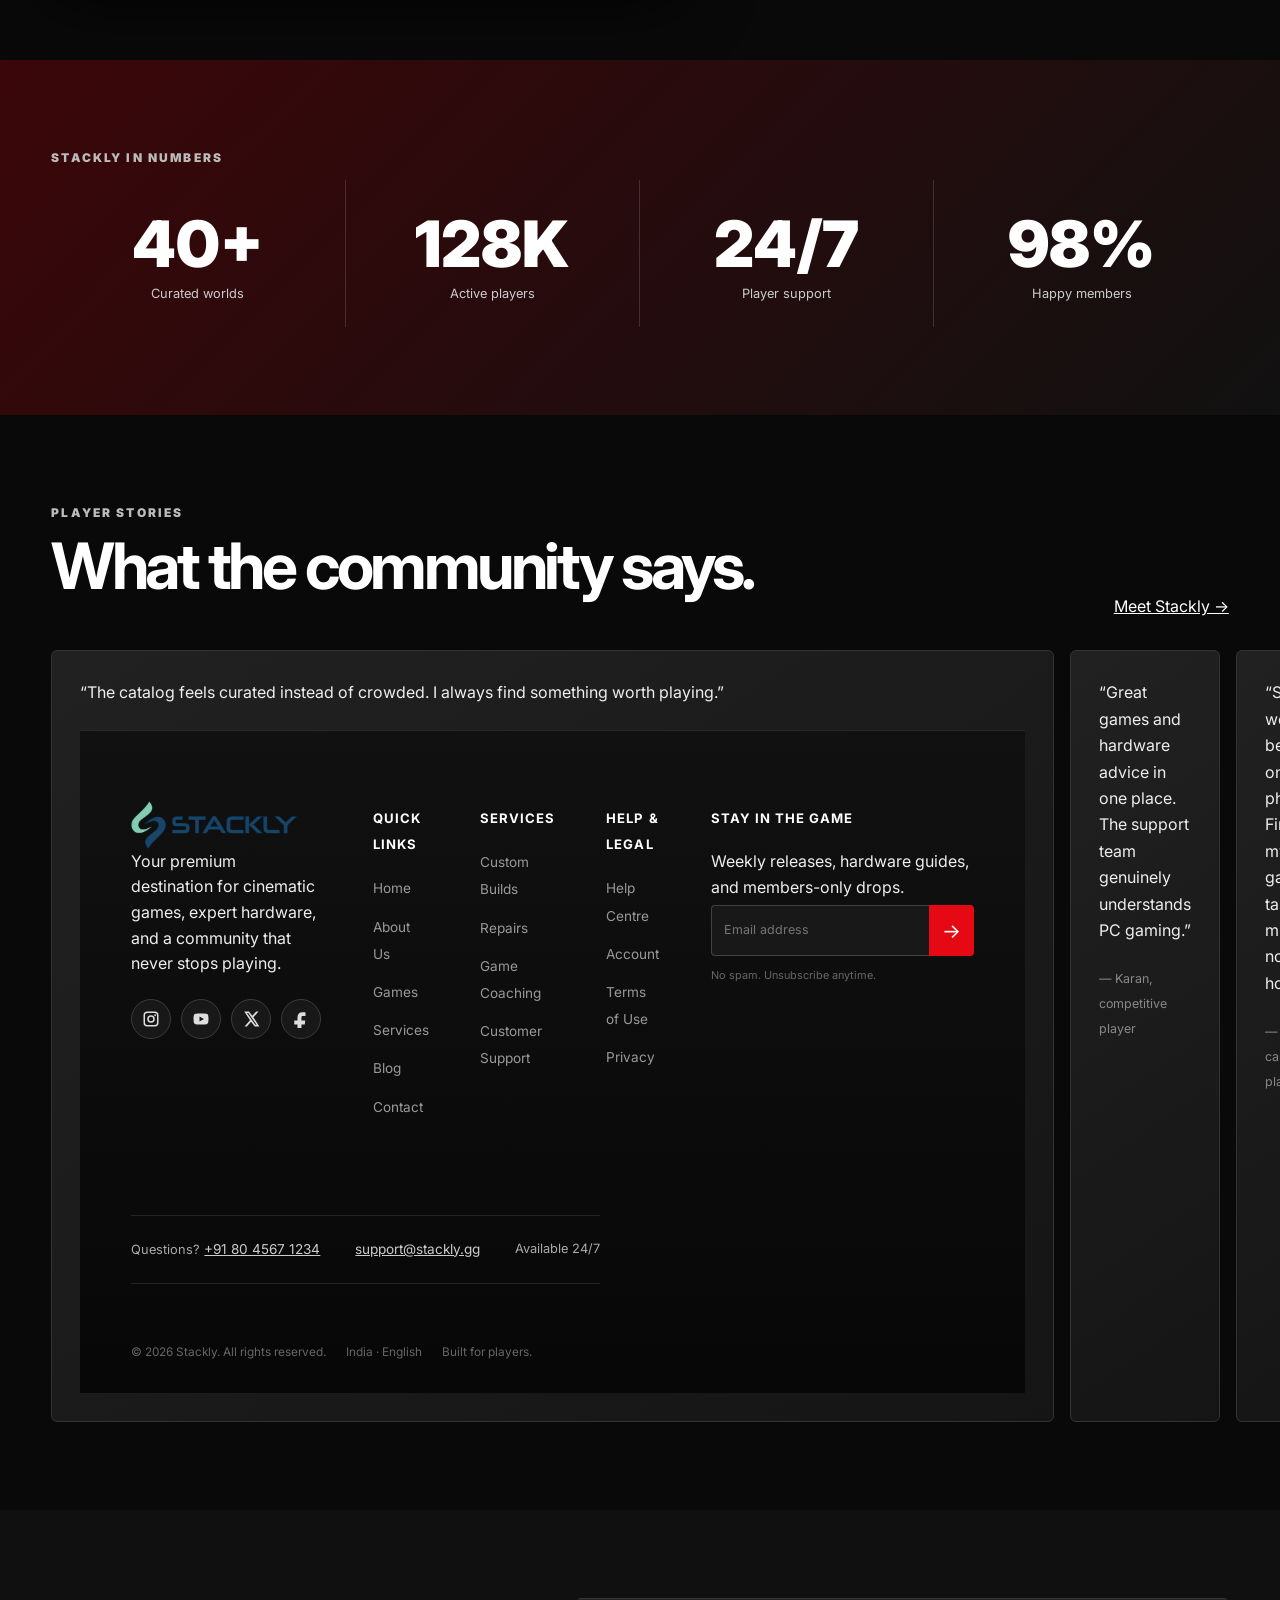
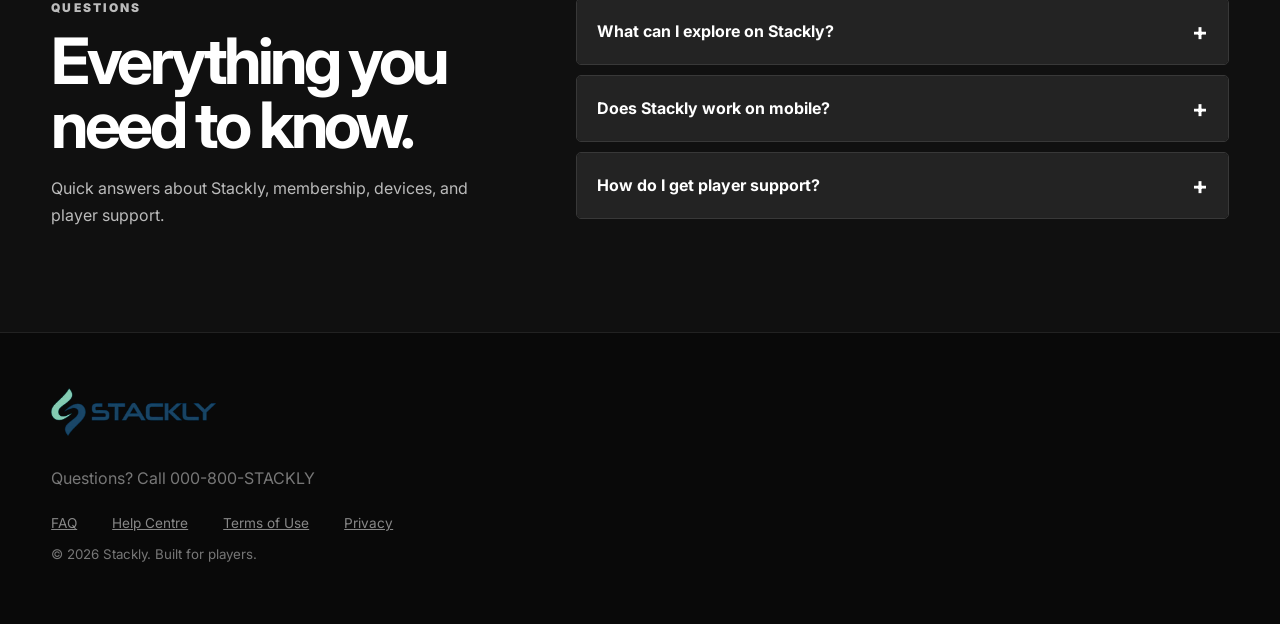
==== commit ba4bee51: "update" ====
--- a/index.html
+++ b/index.html
@@ -1,5 +1,22 @@
 <!doctype html><html lang="en"><head><meta charset="UTF-8"><meta name="viewport" content="width=device-width,initial-scale=1"><meta name="theme-color" content="#090909"><title>Stackly — Play Your Next Story</title><link rel="preconnect" href="https://fonts.googleapis.com"><link href="https://fonts.googleapis.com/css2?family=Inter:wght@400;500;600;700;800;900&display=swap" rel="stylesheet"><link rel="stylesheet" href="style.css"></head><body>
 <nav class="stream-nav"><a class="brand" href="index.html" aria-label="Stackly home"><img class="site-logo" src="assets/stackly-logo.webp" alt="Stackly"></a><button class="menu" aria-label="Toggle navigation">☰</button><div class="nav-menu"><a class="active" href="index.html">Home</a><a href="about.html">About Us</a><a href="#catalog">Game</a><a href="services.html">Services</a><a href="blog.html">Blog</a><a href="contact.html">Contact</a></div><div class="nav-tools"><label class="search"><span>⌕</span><input id="searchInput" type="search" placeholder="Titles, genres" aria-label="Search games"></label><div class="auth-actions"><button class="login-btn" data-auth="login">Login</button><button class="signup-btn" data-auth="signup">Sign Up</button></div></div></nav>
-<main id="home"><section class="billboard"><img src="assets/game-01.webp" alt="Fighter pilot flying through the clouds"><div class="shade"></div><div class="hero-copy"><p class="kicker"><span>G</span> SERIES</p><h1>SKY<br>DOMINION</h1><p class="meta"><b>#1 in Games Today</b> 2026 <i>16+</i> 4K</p><p class="description">Take command of an elite squadron. Break the sound barrier, outfly impossible odds, and own every inch of the sky.</p><div class="hero-actions"><button class="play" id="heroPlay">▶ Play Now</button><button class="info" id="heroInfo">ⓘ More Info</button></div></div><div class="age">16+</div></section><section class="catalog" id="catalog"><div class="genre-bar" aria-label="Game genres"><button class="active" data-filter="all">All Games</button><button data-filter="aviation">Aviation</button><button data-filter="action">Action</button><button data-filter="racing">Racing</button><button data-filter="sports">Sports</button><button data-filter="adventure">Adventure</button><button data-filter="fantasy">Fantasy</button></div><div id="gameRows"></div><div class="empty discovery-empty" id="emptyState" hidden><p class="discovery-kicker">Keep exploring</p><h2>There is more to Stackly</h2><p>Discover expert builds, gaming stories, and player support while you choose your next adventure.</p><div class="discovery-links"><a href="services.html"><img src="assets/services-hero.webp" alt="Custom gaming PC services"><span><b>Build Your Setup</b><small>Explore services</small></span></a><a href="blog.html"><img src="assets/blog-hero.webp" alt="Stackly gaming stories and guides"><span><b>Read Gaming Stories</b><small>Visit the blog</small></span></a><a href="contact.html"><img src="assets/contact-hero.webp" alt="Stackly player support"><span><b>Talk to Support</b><small>We are here 24/7</small></span></a></div></div></section></main>
+<main id="home"><section class="billboard"><img src="assets/game-01.webp" alt="Fighter pilot flying through the clouds"><div class="shade"></div><div class="hero-copy"><p class="kicker"><span>G</span> SERIES</p><h1>SKY<br>DOMINION</h1><p class="meta"><b>#1 in Games Today</b> 2026 <i>16+</i> 4K</p><p class="description">Take command of an elite squadron. Break the sound barrier, outfly impossible odds, and own every inch of the sky.</p><div class="hero-actions"><button class="play" id="heroPlay">▶ Play Now</button><button class="info" id="heroInfo">ⓘ More Info</button></div></div><div class="age">16+</div></section><section class="catalog" id="catalog"><div class="genre-bar" aria-label="Game genres"><button class="active" data-filter="all">All Games</button><button data-filter="aviation">Aviation</button><button data-filter="action">Action</button><button data-filter="racing">Racing</button><button data-filter="sports">Sports</button><button data-filter="adventure">Adventure</button><button data-filter="fantasy">Fantasy</button></div><div id="gameRows"></div><div class="empty discovery-empty" id="emptyState" hidden><p class="discovery-kicker">Keep exploring</p><h2>There is more to Stackly</h2><p>Discover expert builds, gaming stories, and player support while you choose your next adventure.</p><div class="discovery-links"><a href="services.html"><img src="assets/services-hero.webp" alt="Custom gaming PC services"><span><b>Build Your Setup</b><small>Explore services</small></span></a><a href="blog.html"><img src="assets/blog-hero.webp" alt="Stackly gaming stories and guides"><span><b>Read Gaming Stories</b><small>Visit the blog</small></span></a><a href="contact.html"><img src="assets/contact-hero.webp" alt="Stackly player support"><span><b>Talk to Support</b><small>We are here 24/7</small></span></a></div></div></section><section class="landing-section landing-spotlight reveal">
+  <div class="landing-wrap split-feature"><div><p class="landing-kicker">Only on Stackly</p><h2>Worlds worth getting lost in.</h2><p>Discover cinematic adventures, competitive arenas, and player-first stories selected for every kind of session.</p><a class="landing-cta" href="#catalog">Explore the catalog</a></div><div class="feature-mosaic"><img src="assets/game-11.webp" alt="Epic fantasy game world" loading="lazy"><img src="assets/game-19.webp" alt="Deep space exploration game" loading="lazy"><img src="assets/game-32.webp" alt="Samurai action game" loading="lazy"></div></div>
+</section>
+<section class="landing-section landing-benefits reveal">
+  <div class="landing-wrap"><p class="landing-kicker">Made for players</p><h2 class="landing-title">More than a game library.</h2><div class="benefit-grid"><article><span>01</span><h3>Play Your Way</h3><p>Jump between genres, devices, and moods without losing your place.</p></article><article><span>02</span><h3>Expert Hardware</h3><p>Pair every title with tested builds, upgrades, and real technical support.</p></article><article><span>03</span><h3>One Community</h3><p>Follow releases, tournaments, guides, and stories from players like you.</p></article></div></div>
+</section>
+<section class="landing-section device-section reveal">
+  <div class="landing-wrap split-feature reverse"><div class="device-art"><img src="assets/blog-hero.webp" alt="Stackly gaming experience on a desktop setup" loading="lazy"></div><div><p class="landing-kicker">Every screen</p><h2>Pick up where you left off.</h2><p>Your library, list, rewards, and recommendations stay together across your setup.</p><ul class="check-list"><li>Fast personalized discovery</li><li>Progress-ready player profiles</li><li>Responsive on desktop and mobile</li></ul></div></div>
+</section>
+<section class="landing-section landing-numbers reveal">
+  <div class="landing-wrap"><p class="landing-kicker">Stackly in numbers</p><div class="number-grid"><div><strong data-count="40" data-suffix="+">0</strong><span>Curated worlds</span></div><div><strong data-count="128" data-suffix="K">0</strong><span>Active players</span></div><div><strong data-count="24" data-suffix="/7">0</strong><span>Player support</span></div><div><strong data-count="98" data-suffix="%">0</strong><span>Happy members</span></div></div></div>
+</section>
+<section class="landing-section community-section reveal">
+  <div class="landing-wrap"><div class="landing-section-head"><div><p class="landing-kicker">Player stories</p><h2>What the community says.</h2></div><a href="about.html">Meet Stackly →</a></div><div class="quote-grid"><blockquote><p>“The catalog feels curated instead of crowded. I always find something worth playing.”</p><footer>— Riya, adventure player</footer></blockquote><blockquote><p>“Great games and hardware advice in one place. The support team genuinely understands PC gaming.”</p><footer>— Karan, competitive player</footer></blockquote><blockquote><p>“Stackly works beautifully on my phone. Finding my next game takes minutes, not hours.”</p><footer>— Neha, casual player</footer></blockquote></div></div>
+</section>
+<section class="landing-section landing-faq reveal">
+  <div class="landing-wrap faq-layout"><div><p class="landing-kicker">Questions</p><h2>Everything you need to know.</h2><p>Quick answers about Stackly, membership, devices, and player support.</p></div><div class="accordion"><div class="accordion-item"><button>What can I explore on Stackly?<span class="plus">+</span></button><div class="accordion-panel"><p>Browse curated games, gaming stories, technical services, and community experiences.</p></div></div><div class="accordion-item"><button>Does Stackly work on mobile?<span class="plus">+</span></button><div class="accordion-panel"><p>Yes. Every public page and dashboard is designed for phones, tablets, and desktops.</p></div></div><div class="accordion-item"><button>How do I get player support?<span class="plus">+</span></button><div class="accordion-panel"><p>Visit Contact for 24/7 assistance with accounts, orders, hardware, and services.</p></div></div></div></div>
+</section></main>
 <footer><a class="brand" href="index.html" aria-label="Stackly home"><img class="site-logo footer-logo" src="assets/stackly-logo.webp" alt="Stackly"></a><p>Questions? Call 000-800-STACKLY</p><div><a href="#">FAQ</a><a href="#">Help Centre</a><a href="#">Terms of Use</a><a href="#">Privacy</a></div><small>© 2026 Stackly. Built for players.</small></footer>
 <div class="modal" id="gameModal" role="dialog" aria-modal="true" aria-label="Game details"><div class="modal-card"><button class="close" aria-label="Close">×</button><img id="modalImage" alt=""><div class="modal-body"><h2 id="modalTitle"></h2><p class="modal-meta"><b>98% Match</b> 2026 <i>16+</i> Ultra HD</p><p id="modalText"></p><div class="hero-actions"><button class="play">▶ Play</button><button class="round add" aria-label="Add to My List">＋</button></div></div></div></div><div class="toast" id="toast" role="status"></div><script src="main.js"></script></body></html>
--- a/style.css
+++ b/style.css
@@ -99,6 +99,26 @@
 @media(max-width:800px){.page-visual-hero{min-height:590px!important;align-items:flex-end;padding-bottom:64px!important}.page-hero-image{object-position:68% center}.page-visual-hero::after{background:linear-gradient(0deg,#090909 5%,#090909e8 38%,#09090938 78%),linear-gradient(90deg,#090909a8,transparent)}.page-visual-hero .hero-content{width:100%}}
 
 /* Shared Stackly image logo */
+.dash-close{display:none}.dash-main,.landing-wrap,.wrap{max-width:100%}body{overflow-x:hidden}p,h1,h2,h3,h4,a,span{overflow-wrap:break-word}.landing-section img,.page-visual-hero img,.blog-post-card img,.culture-card img{max-width:100%}
+@media(max-width:900px){.dash-close{position:absolute;display:grid;place-items:center;right:14px;top:14px;width:42px;height:42px;border:1px solid #444;border-radius:50%;background:#242424;color:#fff;font-size:1.8rem;line-height:1}.dash-side .logo{padding-right:45px}.dash-main{overflow:hidden}}
+
+/* Shared Stackly image logo */
+/* Landing expansion and global section motion */
+.scroll-reveal{opacity:0;transform:translateY(28px);transition:opacity .7s ease,transform .7s cubic-bezier(.2,.75,.25,1)}.scroll-reveal.visible{opacity:1;transform:none}.landing-section{padding:88px var(--page-gutter);overflow:hidden}.landing-section:nth-of-type(even){background:#101010}.landing-wrap{width:min(1240px,100%);margin:auto}.landing-kicker{margin:0 0 12px;color:#e50914;font-size:.75rem;font-weight:900;letter-spacing:.18em;text-transform:uppercase}.landing-title,.landing-section h2{margin:0 0 18px;font-size:clamp(2rem,5vw,4.2rem);line-height:1;letter-spacing:-.055em}.landing-section p{color:#bbb;line-height:1.65}.split-feature{display:grid;grid-template-columns:minmax(0,.8fr) minmax(0,1.2fr);gap:clamp(35px,7vw,90px);align-items:center}.split-feature.reverse{grid-template-columns:1.15fr .85fr}.landing-cta{display:inline-flex;margin-top:15px;padding:12px 20px;border-radius:4px;background:#fff;color:#111;text-decoration:none;font-weight:800}.feature-mosaic{display:grid;grid-template-columns:1.15fr .85fr;gap:10px}.feature-mosaic img{width:100%;height:190px;object-fit:cover;border-radius:6px}.feature-mosaic img:first-child{grid-row:span 2;height:390px}.benefit-grid,.quote-grid{display:grid;grid-template-columns:repeat(3,1fr);gap:16px;margin-top:34px}.benefit-grid article,.quote-grid blockquote{margin:0;padding:28px;border:1px solid #333;border-radius:6px;background:linear-gradient(145deg,#212121,#151515)}.benefit-grid article>span{color:#e50914;font-weight:900}.benefit-grid h3{margin:28px 0 8px}.device-art{position:relative}.device-art img{width:100%;aspect-ratio:16/10;object-fit:cover;border-radius:8px;box-shadow:0 25px 70px #000}.check-list{display:grid;gap:12px;padding:0;list-style:none}.check-list li::before{content:'✓';margin-right:10px;color:#46d369;font-weight:900}.landing-numbers{background:linear-gradient(135deg,#3b0609,#111)!important}.number-grid{display:grid;grid-template-columns:repeat(4,1fr)}.number-grid div{padding:25px;text-align:center;border-right:1px solid #ffffff24}.number-grid div:last-child{border:0}.number-grid strong{display:block;color:#fff;font-size:clamp(2rem,5vw,4rem);font-weight:900}.number-grid span{color:#ccc;font-size:.8rem}.landing-section-head{display:flex;align-items:end;justify-content:space-between;gap:25px}.landing-section-head a{color:#fff}.quote-grid blockquote p{margin:0;color:#eee;font-size:1rem}.quote-grid footer{margin-top:24px;padding:0;border:0;color:#888;font-size:.78rem}.faq-layout{display:grid;grid-template-columns:.8fr 1.2fr;gap:clamp(35px,7vw,90px);align-items:start}
+/* About core stats and partners */
+.stat-strip>.wrap{grid-template-columns:repeat(4,1fr);gap:1px;background:#333}.stat-strip .stat{padding:42px 20px;text-align:center;background:#151515}.stat-strip .num{color:#fff;font-size:clamp(2rem,5vw,4rem);font-weight:900}.stat-strip .label{margin-top:7px;color:#aaa;font-size:.78rem;text-transform:uppercase;letter-spacing:.08em}.marquee{padding:0!important}.marquee-track{display:flex;width:max-content;animation:partnerMarquee 24s linear infinite}.marquee:hover .marquee-track{animation-play-state:paused}.marquee-item{display:grid;place-items:center;min-width:190px;padding:27px 32px;border-right:1px solid #333;color:#ddd}.marquee-item:hover{background:#e50914;color:#fff}@keyframes partnerMarquee{to{transform:translateX(-50%)}}
+/* Stronger subpage cards and forms */
+body:has(.navbar) .section-alt{background:linear-gradient(180deg,#111,#0b0b0b)}.price-card{position:relative;overflow:hidden}.price-card.featured{border-color:#e50914;box-shadow:0 0 0 1px #e50914,0 20px 55px #000}.price-card .amount{margin:20px 0;color:#fff;font-size:2rem;font-weight:900}.price-card ul{display:grid;gap:10px;padding:0;list-style:none;color:#bbb}.price-card li::before{content:'✓';margin-right:8px;color:#46d369}.contact-page-form,#contactForm{display:grid;gap:2px}#contactForm .field,#contactForm .form-group{margin-bottom:16px}#contactForm .btn{min-height:50px;background:#e50914;color:#fff}
+@media(max-width:850px){.split-feature,.split-feature.reverse,.faq-layout{grid-template-columns:1fr}.benefit-grid,.quote-grid{grid-template-columns:1fr}.number-grid,.stat-strip>.wrap{grid-template-columns:repeat(2,1fr)}.feature-mosaic img{height:150px}.feature-mosaic img:first-child{height:310px}.landing-section{padding-block:62px}.landing-section-head{align-items:start;flex-direction:column}}
+@media(max-width:480px){.number-grid,.stat-strip>.wrap{grid-template-columns:1fr}.number-grid div{border-right:0;border-bottom:1px solid #ffffff24}.feature-mosaic{grid-template-columns:1fr}.feature-mosaic img,.feature-mosaic img:first-child{height:210px;grid-row:auto}.landing-section{padding-inline:18px}.landing-title,.landing-section h2{font-size:2.2rem}}
+@media(prefers-reduced-motion:reduce){.scroll-reveal{opacity:1;transform:none;transition:none}.marquee-track{animation:none}}
+
+/* Desktop header menus centered */
+@media(min-width:1101px){.stream-nav .nav-menu{position:absolute;left:50%;transform:translateX(-50%)}.navbar>.wrap{position:relative}.navbar .nav-links{position:absolute;left:50%;transform:translateX(-50%);margin:0}.nav-tools,.nav-actions{margin-left:auto}}
+@media(min-width:801px) and (max-width:1100px){.stream-nav .nav-menu,.navbar .nav-links{margin-left:auto;margin-right:auto}.navbar>.wrap{gap:14px}}
+.message-count{justify-self:end;margin-top:-10px;color:#888;font-size:.7rem}#contactForm select{width:100%;min-height:50px;padding:12px 14px;border:1px solid #555;border-radius:5px;background:#202020;color:#fff}#contactForm textarea{min-height:150px;resize:vertical}
+
+/* Shared Stackly image logo */
 .dash-main [hidden]{display:none!important}.dash-main>.grid:not([hidden]),.dash-main>.panel-block:not([hidden]){animation:dashboardPanelIn .28s ease both}@keyframes dashboardPanelIn{from{opacity:0;transform:translateY(8px)}to{opacity:1;transform:none}}
 
 /* Shared Stackly image logo */
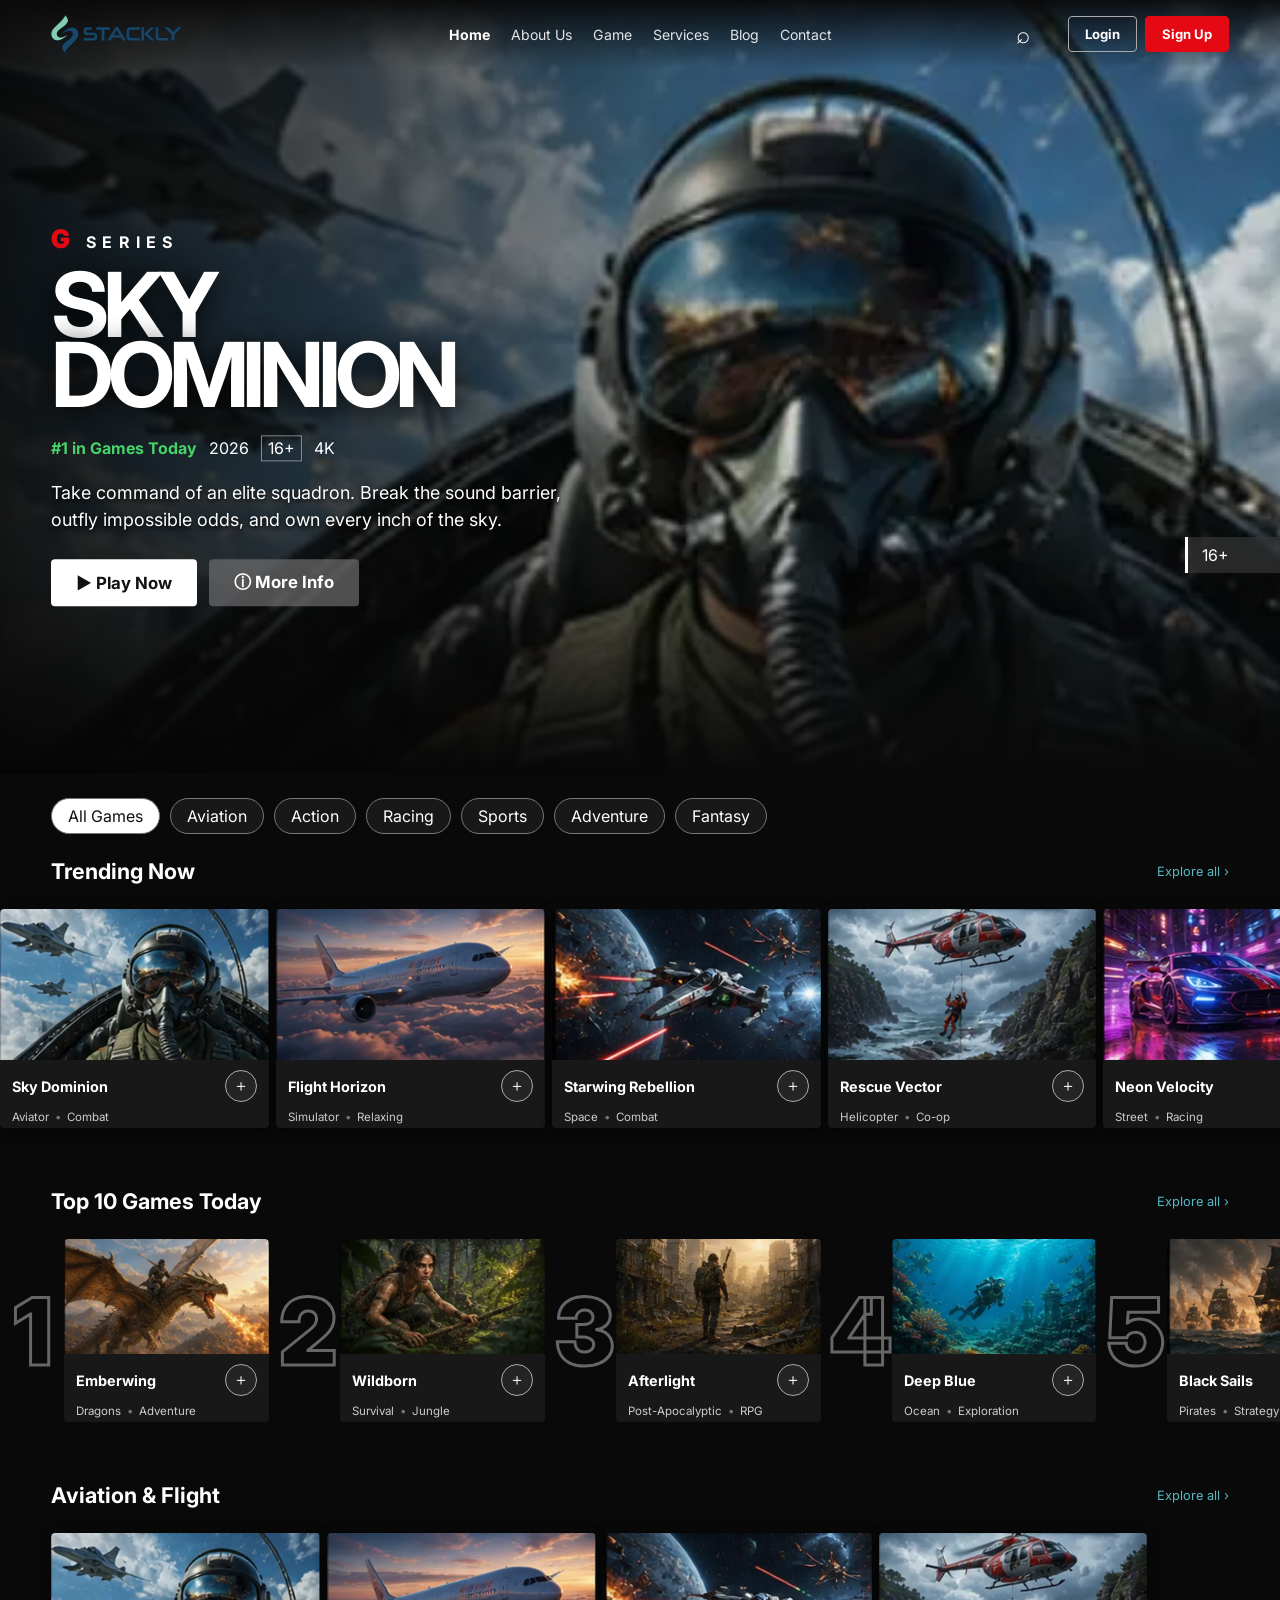
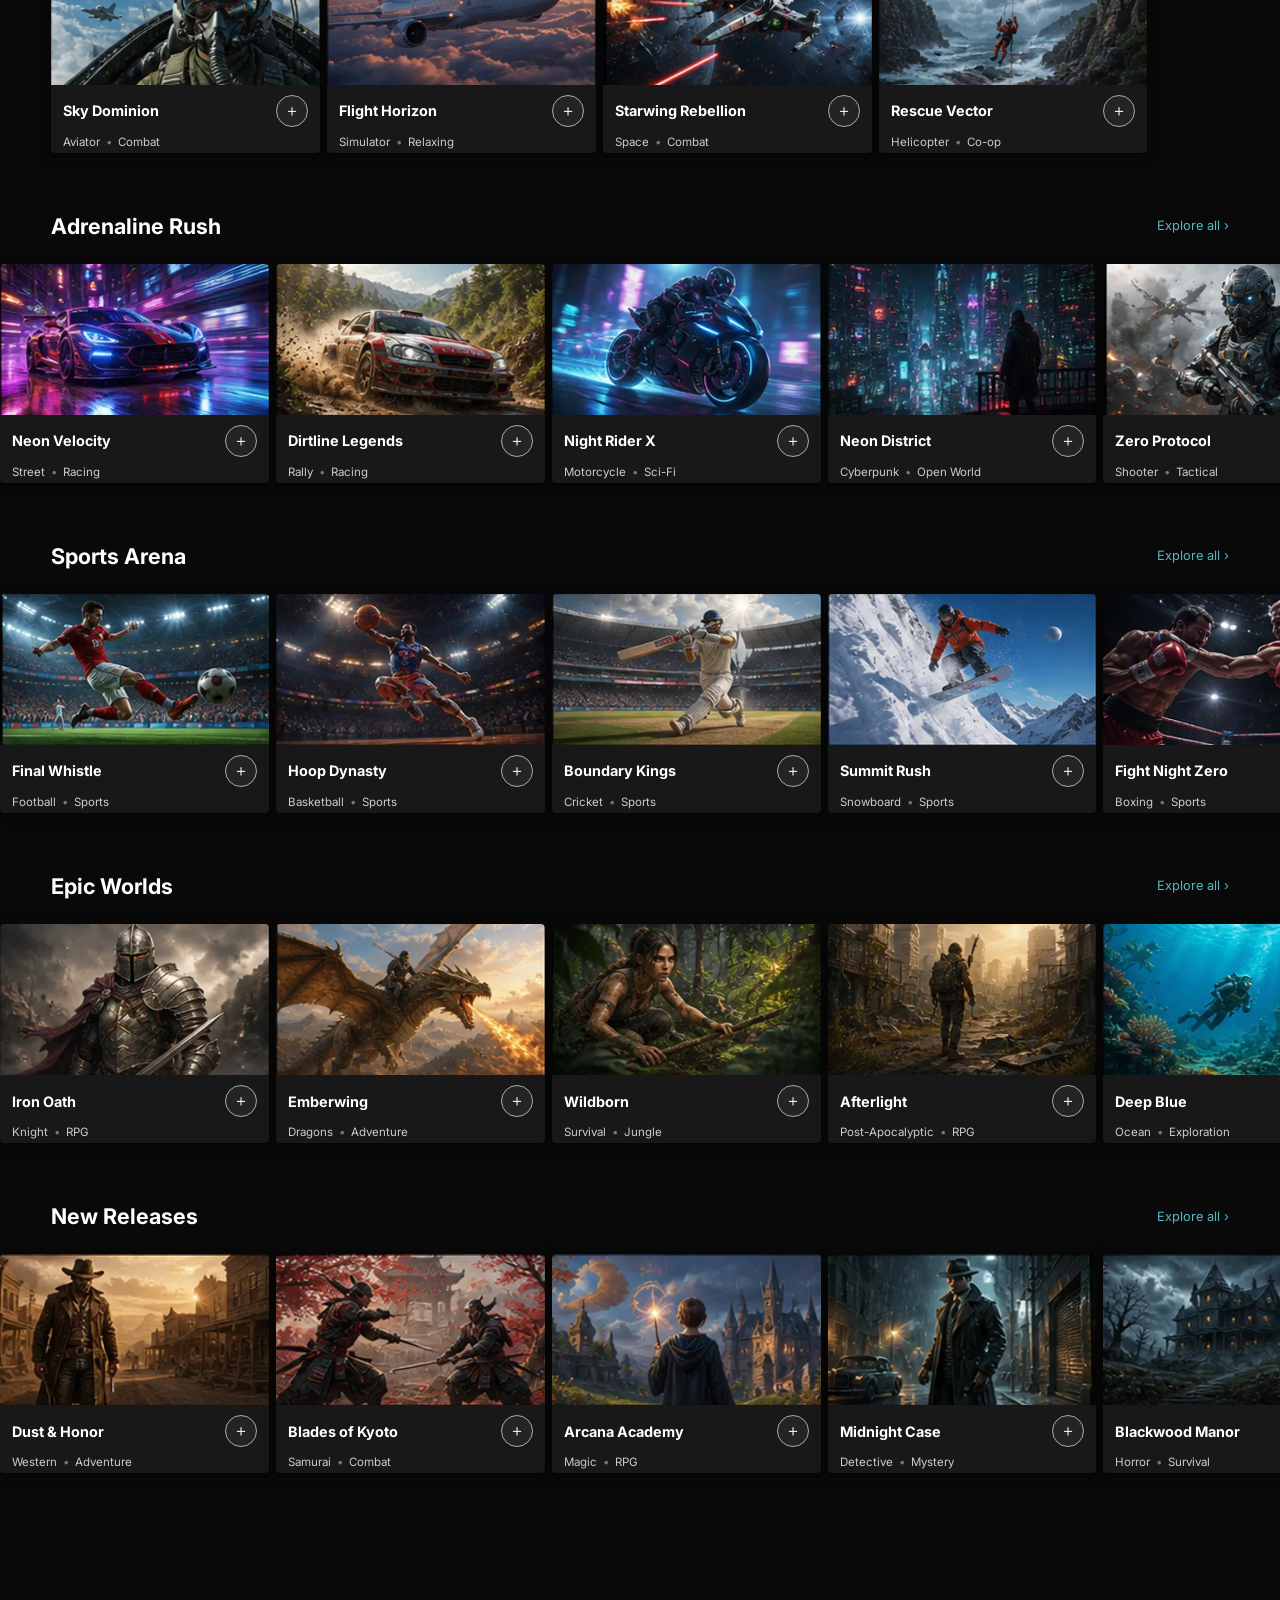
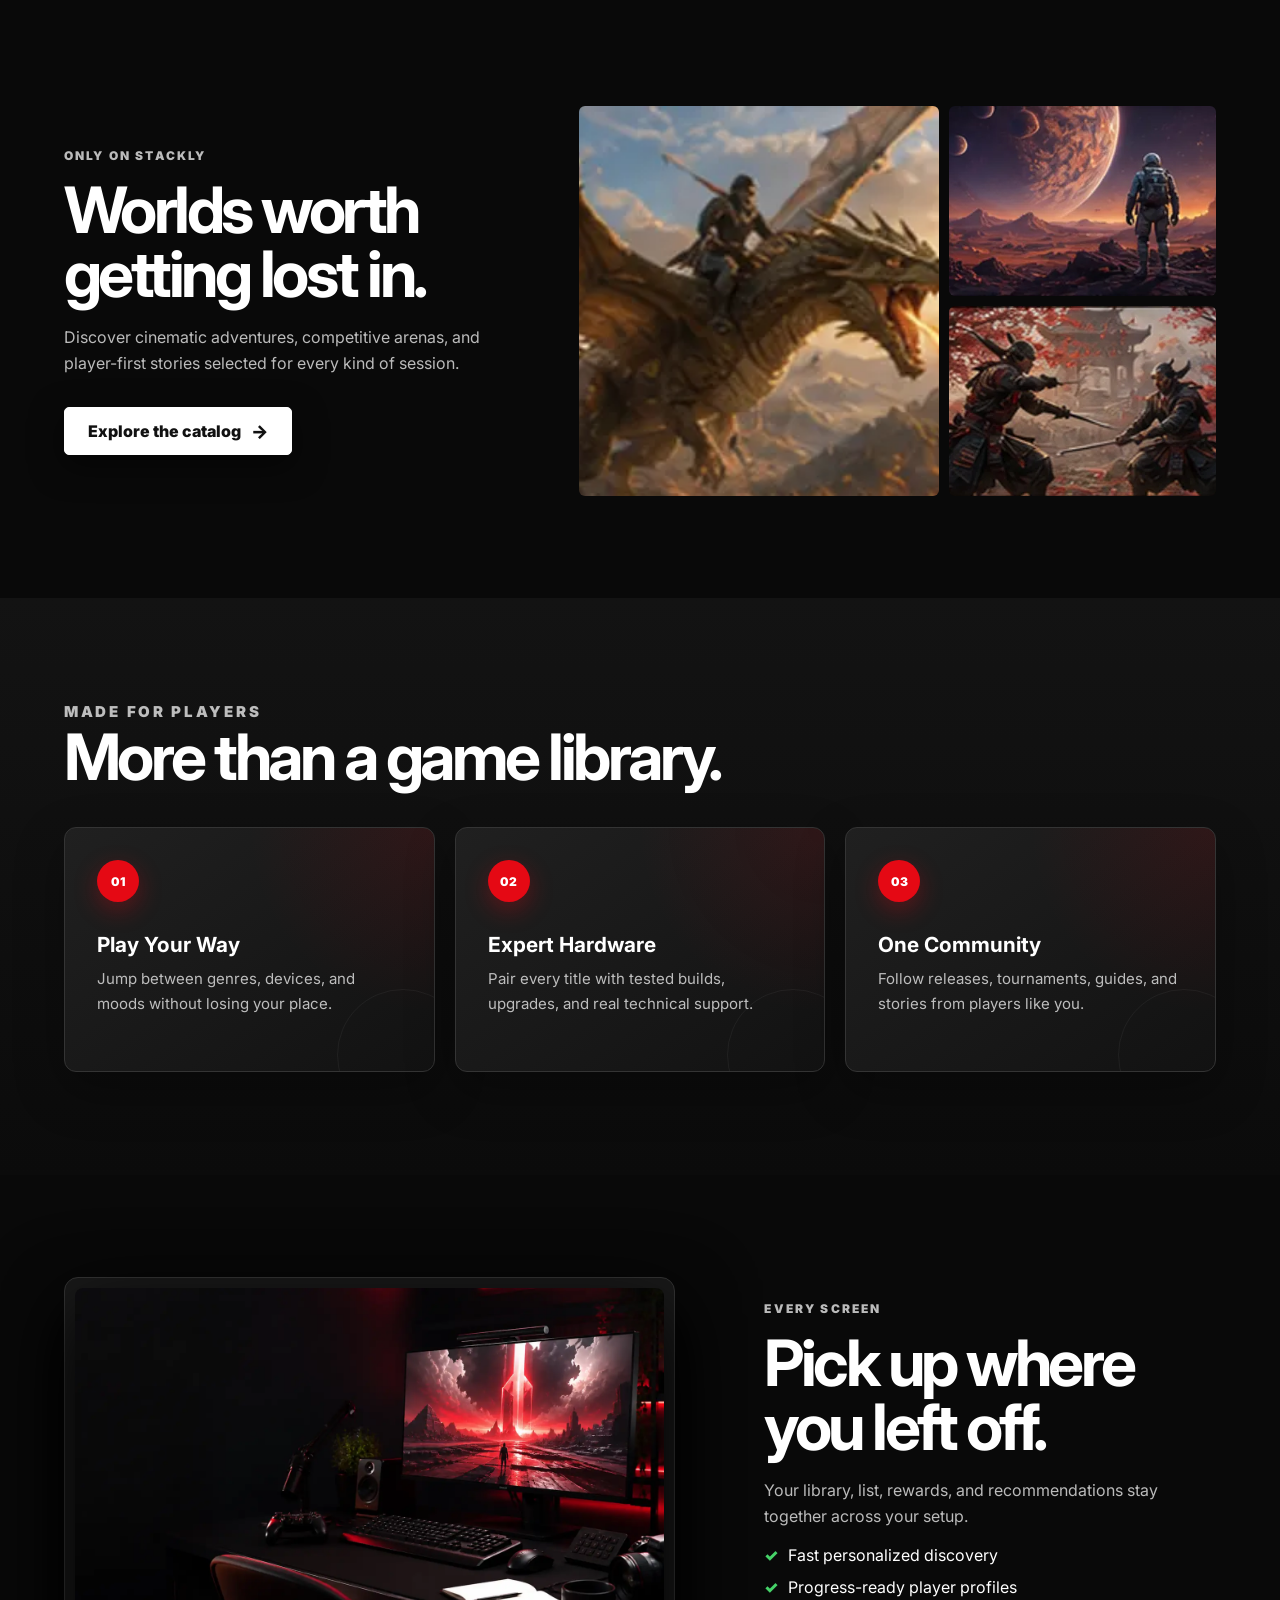
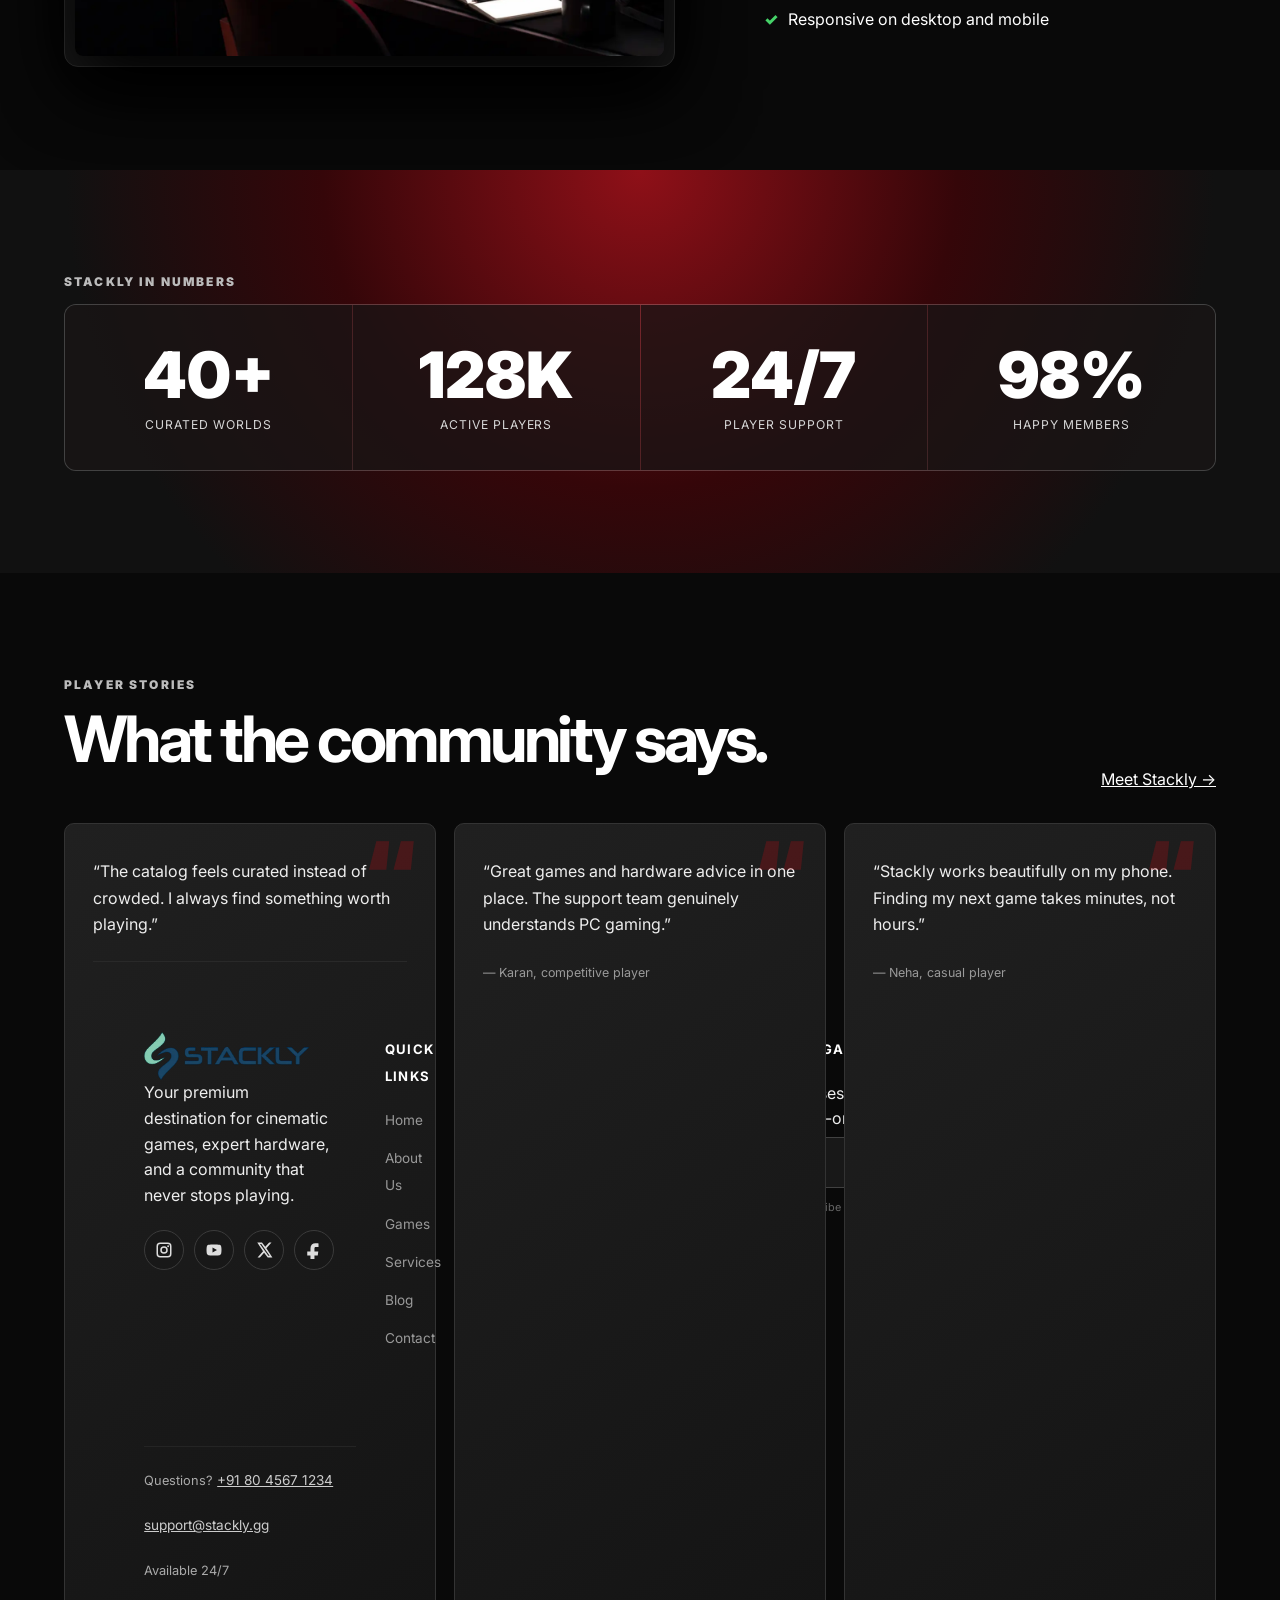
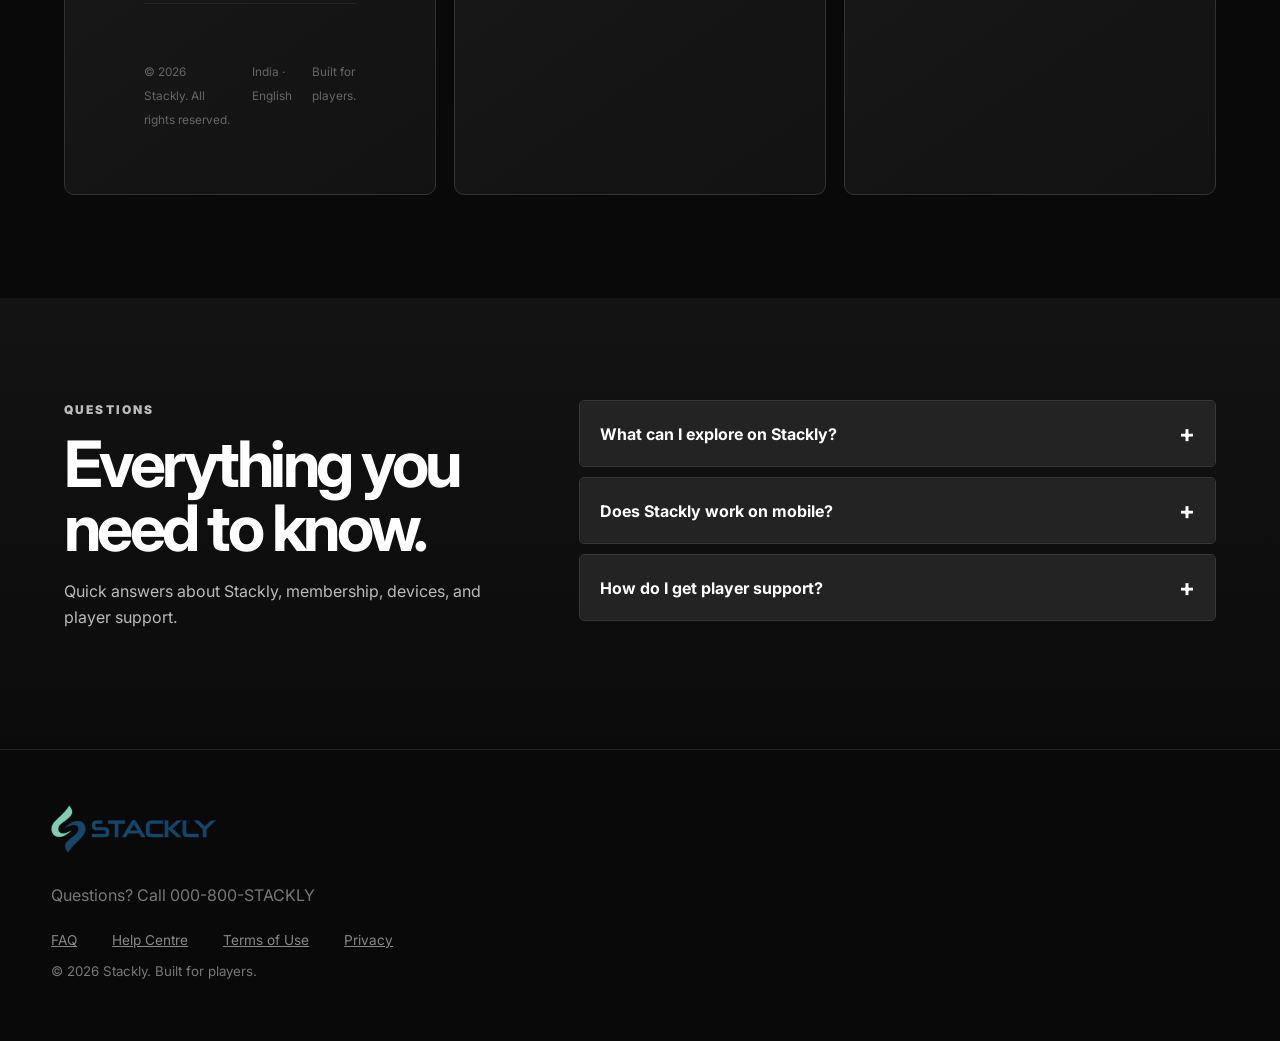
==== commit 880ee5c7: "update" ====
--- a/index.html
+++ b/index.html
@@ -1,4 +1,4 @@
-<!doctype html><html lang="en"><head><meta charset="UTF-8"><meta name="viewport" content="width=device-width,initial-scale=1"><meta name="theme-color" content="#090909"><title>Stackly — Play Your Next Story</title><link rel="preconnect" href="https://fonts.googleapis.com"><link href="https://fonts.googleapis.com/css2?family=Inter:wght@400;500;600;700;800;900&display=swap" rel="stylesheet"><link rel="stylesheet" href="style.css"></head><body>
+<!doctype html><html lang="en"><head><meta charset="UTF-8"><meta name="viewport" content="width=device-width,initial-scale=1"><meta name="theme-color" content="#090909"><title>Stackly — Play Your Next Story</title><link rel="preconnect" href="https://fonts.googleapis.com"><link href="https://fonts.googleapis.com/css2?family=Inter:wght@400;500;600;700;800;900&display=swap" rel="stylesheet"><link rel="stylesheet" href="style.css?v=20260818-2"></head><body>
 <nav class="stream-nav"><a class="brand" href="index.html" aria-label="Stackly home"><img class="site-logo" src="assets/stackly-logo.webp" alt="Stackly"></a><button class="menu" aria-label="Toggle navigation">☰</button><div class="nav-menu"><a class="active" href="index.html">Home</a><a href="about.html">About Us</a><a href="#catalog">Game</a><a href="services.html">Services</a><a href="blog.html">Blog</a><a href="contact.html">Contact</a></div><div class="nav-tools"><label class="search"><span>⌕</span><input id="searchInput" type="search" placeholder="Titles, genres" aria-label="Search games"></label><div class="auth-actions"><button class="login-btn" data-auth="login">Login</button><button class="signup-btn" data-auth="signup">Sign Up</button></div></div></nav>
 <main id="home"><section class="billboard"><img src="assets/game-01.webp" alt="Fighter pilot flying through the clouds"><div class="shade"></div><div class="hero-copy"><p class="kicker"><span>G</span> SERIES</p><h1>SKY<br>DOMINION</h1><p class="meta"><b>#1 in Games Today</b> 2026 <i>16+</i> 4K</p><p class="description">Take command of an elite squadron. Break the sound barrier, outfly impossible odds, and own every inch of the sky.</p><div class="hero-actions"><button class="play" id="heroPlay">▶ Play Now</button><button class="info" id="heroInfo">ⓘ More Info</button></div></div><div class="age">16+</div></section><section class="catalog" id="catalog"><div class="genre-bar" aria-label="Game genres"><button class="active" data-filter="all">All Games</button><button data-filter="aviation">Aviation</button><button data-filter="action">Action</button><button data-filter="racing">Racing</button><button data-filter="sports">Sports</button><button data-filter="adventure">Adventure</button><button data-filter="fantasy">Fantasy</button></div><div id="gameRows"></div><div class="empty discovery-empty" id="emptyState" hidden><p class="discovery-kicker">Keep exploring</p><h2>There is more to Stackly</h2><p>Discover expert builds, gaming stories, and player support while you choose your next adventure.</p><div class="discovery-links"><a href="services.html"><img src="assets/services-hero.webp" alt="Custom gaming PC services"><span><b>Build Your Setup</b><small>Explore services</small></span></a><a href="blog.html"><img src="assets/blog-hero.webp" alt="Stackly gaming stories and guides"><span><b>Read Gaming Stories</b><small>Visit the blog</small></span></a><a href="contact.html"><img src="assets/contact-hero.webp" alt="Stackly player support"><span><b>Talk to Support</b><small>We are here 24/7</small></span></a></div></div></section><section class="landing-section landing-spotlight reveal">
   <div class="landing-wrap split-feature"><div><p class="landing-kicker">Only on Stackly</p><h2>Worlds worth getting lost in.</h2><p>Discover cinematic adventures, competitive arenas, and player-first stories selected for every kind of session.</p><a class="landing-cta" href="#catalog">Explore the catalog</a></div><div class="feature-mosaic"><img src="assets/game-11.webp" alt="Epic fantasy game world" loading="lazy"><img src="assets/game-19.webp" alt="Deep space exploration game" loading="lazy"><img src="assets/game-32.webp" alt="Samurai action game" loading="lazy"></div></div>
@@ -19,4 +19,4 @@
   <div class="landing-wrap faq-layout"><div><p class="landing-kicker">Questions</p><h2>Everything you need to know.</h2><p>Quick answers about Stackly, membership, devices, and player support.</p></div><div class="accordion"><div class="accordion-item"><button>What can I explore on Stackly?<span class="plus">+</span></button><div class="accordion-panel"><p>Browse curated games, gaming stories, technical services, and community experiences.</p></div></div><div class="accordion-item"><button>Does Stackly work on mobile?<span class="plus">+</span></button><div class="accordion-panel"><p>Yes. Every public page and dashboard is designed for phones, tablets, and desktops.</p></div></div><div class="accordion-item"><button>How do I get player support?<span class="plus">+</span></button><div class="accordion-panel"><p>Visit Contact for 24/7 assistance with accounts, orders, hardware, and services.</p></div></div></div></div>
 </section></main>
 <footer><a class="brand" href="index.html" aria-label="Stackly home"><img class="site-logo footer-logo" src="assets/stackly-logo.webp" alt="Stackly"></a><p>Questions? Call 000-800-STACKLY</p><div><a href="#">FAQ</a><a href="#">Help Centre</a><a href="#">Terms of Use</a><a href="#">Privacy</a></div><small>© 2026 Stackly. Built for players.</small></footer>
-<div class="modal" id="gameModal" role="dialog" aria-modal="true" aria-label="Game details"><div class="modal-card"><button class="close" aria-label="Close">×</button><img id="modalImage" alt=""><div class="modal-body"><h2 id="modalTitle"></h2><p class="modal-meta"><b>98% Match</b> 2026 <i>16+</i> Ultra HD</p><p id="modalText"></p><div class="hero-actions"><button class="play">▶ Play</button><button class="round add" aria-label="Add to My List">＋</button></div></div></div></div><div class="toast" id="toast" role="status"></div><script src="main.js"></script></body></html>
+<div class="modal" id="gameModal" role="dialog" aria-modal="true" aria-label="Game details"><div class="modal-card"><button class="close" aria-label="Close">×</button><img id="modalImage" alt=""><div class="modal-body"><h2 id="modalTitle"></h2><p class="modal-meta"><b>98% Match</b> 2026 <i>16+</i> Ultra HD</p><p id="modalText"></p><div class="hero-actions"><button class="play">▶ Play</button><button class="round add" aria-label="Add to My List">＋</button></div></div></div></div><div class="toast" id="toast" role="status"></div><script src="main.js?v=20260818-2"></script></body></html>
--- a/style.css
+++ b/style.css
@@ -98,6 +98,35 @@
 .page-visual-hero{isolation:isolate;background:#090909!important}.page-hero-image{position:absolute;z-index:-2;inset:0;width:100%;height:100%;object-fit:cover;object-position:center;display:block}.page-visual-hero::after{content:'';position:absolute;z-index:-1;inset:0;background:linear-gradient(90deg,#050505 0%,#050505ed 28%,#0505058c 52%,transparent 76%),linear-gradient(0deg,#090909 0%,transparent 32%)}.page-visual-hero .hero-grid{z-index:0}.page-visual-hero .hero-content{z-index:1}.page-visual-hero .lead{max-width:620px;text-shadow:0 2px 8px #000}
 @media(max-width:800px){.page-visual-hero{min-height:590px!important;align-items:flex-end;padding-bottom:64px!important}.page-hero-image{object-position:68% center}.page-visual-hero::after{background:linear-gradient(0deg,#090909 5%,#090909e8 38%,#09090938 78%),linear-gradient(90deg,#090909a8,transparent)}.page-visual-hero .hero-content{width:100%}}
 
+/* Premium landing components — isolated from legacy page rules */
+#home~.landing-section,#home .landing-section{width:100%;padding:clamp(64px,8vw,112px) clamp(20px,5vw,72px);background:#090909;color:#fff}
+#home~.landing-section:nth-of-type(even),#home .landing-section:nth-of-type(even){background:linear-gradient(180deg,#131313,#0b0b0b)}
+#home~.landing-section .landing-wrap,#home .landing-section .landing-wrap{width:min(1240px,100%);max-width:1240px;margin-inline:auto}
+#home~.landing-benefits .benefit-grid,#home .landing-benefits .benefit-grid{display:grid;grid-template-columns:repeat(3,minmax(0,1fr));gap:20px;margin-top:38px}
+#home~.landing-benefits article,#home .landing-benefits article{position:relative;min-height:245px;padding:32px;border:1px solid #343434;border-radius:12px;background:radial-gradient(circle at 100% 0,#e509141c,transparent 42%),linear-gradient(145deg,#202020,#121212);box-shadow:0 18px 50px #0005;overflow:hidden;transform:translateY(0);transition:transform .3s,border-color .3s,box-shadow .3s}
+#home~.landing-benefits article::after,#home .landing-benefits article::after{content:'';position:absolute;right:-35px;bottom:-50px;width:130px;height:130px;border:1px solid #ffffff0d;border-radius:50%}
+#home~.landing-benefits article:hover,#home .landing-benefits article:hover,#home .landing-benefits article.selected{transform:translateY(-9px);border-color:#e50914;box-shadow:0 24px 65px #000b,0 0 0 1px #e5091430}
+#home~.landing-benefits article>span,#home .landing-benefits article>span{display:grid;place-items:center;width:42px;height:42px;border-radius:50%;background:#e50914;color:#fff;font-size:.75rem;font-weight:900;box-shadow:0 8px 25px #e5091455}
+#home~.landing-benefits h3,#home .landing-benefits h3{margin:30px 0 10px;color:#fff;font-size:1.3rem}
+#home~.landing-benefits p,#home .landing-benefits p{margin:0;color:#bdbdbd;font-size:.94rem}
+#home~.device-section .split-feature,#home .device-section .split-feature{display:grid;grid-template-columns:minmax(0,1.15fr) minmax(320px,.85fr);gap:clamp(40px,7vw,90px);align-items:center}
+#home~.device-section .device-art,#home .device-section .device-art{padding:10px;border:1px solid #333;border-radius:14px;background:#191919;box-shadow:0 25px 80px #000;transition:transform .18s ease-out,border-color .25s}.device-art:hover{border-color:#e50914!important}
+#home~.device-section .device-art img,#home .device-section .device-art img{display:block;width:100%;border-radius:8px}
+#home~.landing-numbers,#home .landing-numbers{background:radial-gradient(circle at 50% 0,#8f1018,#350609 42%,#111 76%)!important}
+#home~.landing-numbers .number-grid,#home .landing-numbers .number-grid{display:grid;grid-template-columns:repeat(4,minmax(0,1fr));gap:1px;overflow:hidden;border:1px solid #ffffff1c;border-radius:12px;background:#ffffff1c}
+#home~.number-grid>div,#home .number-grid>div{padding:38px 18px;border:0;background:#100b0cba;text-align:center}
+#home~.number-grid strong,#home .number-grid strong{display:block;color:#fff;font-size:clamp(2.4rem,5vw,4.5rem);font-weight:900;line-height:1}
+#home~.number-grid span,#home .number-grid span{display:block;margin-top:10px;color:#d5d5d5;font-size:.76rem;letter-spacing:.08em;text-transform:uppercase}
+#home~.community-section .quote-grid,#home .community-section .quote-grid{display:grid;grid-template-columns:repeat(3,minmax(0,1fr));gap:18px;margin-top:34px}
+#home~.quote-grid blockquote,#home .quote-grid blockquote{position:relative;min-height:210px;padding:34px 28px;border:1px solid #333;border-radius:10px;background:linear-gradient(145deg,#202020,#121212)}
+#home~.quote-grid blockquote::before,#home .quote-grid blockquote::before{content:'“';position:absolute;right:20px;top:4px;color:#e5091438;font-size:6rem;font-weight:900;line-height:1}
+#home~.quote-grid blockquote>footer,#home .quote-grid blockquote>footer{position:relative;margin-top:24px;padding:0;border:0;background:none!important;color:#999;font-size:.78rem}
+#home~.landing-cta,#home .landing-cta{position:relative;display:inline-flex;align-items:center;justify-content:center;min-height:48px;padding:12px 23px;border:1px solid #fff;border-radius:5px;background:#fff;color:#111;text-decoration:none;font-weight:850;box-shadow:0 10px 32px #0008;transition:transform .2s,background .2s,color .2s}
+#home~.landing-cta::after,#home .landing-cta::after{content:'→';margin-left:10px;font-size:1.15rem}.landing-cta:hover{transform:translateY(-3px);background:#e50914!important;border-color:#e50914!important;color:#fff!important}
+button,.btn,.landing-cta,.newsletter-submit{transition:transform .2s,box-shadow .2s,background-color .2s,border-color .2s}button:hover,.btn:hover{box-shadow:0 9px 26px #0007}button:active,.btn:active,.landing-cta:active{transform:translateY(1px) scale(.985)}button:focus-visible,.btn:focus-visible,a:focus-visible{outline:3px solid #fff;outline-offset:3px}
+@media(max-width:850px){#home~.landing-benefits .benefit-grid,#home .landing-benefits .benefit-grid,#home~.community-section .quote-grid,#home .community-section .quote-grid{grid-template-columns:1fr}#home~.device-section .split-feature,#home .device-section .split-feature{grid-template-columns:1fr}#home~.landing-numbers .number-grid,#home .landing-numbers .number-grid{grid-template-columns:repeat(2,1fr)}}
+@media(max-width:480px){#home~.landing-section,#home .landing-section{padding-inline:18px}#home~.landing-numbers .number-grid,#home .landing-numbers .number-grid{grid-template-columns:1fr}#home~.landing-benefits article,#home .landing-benefits article{min-height:auto;padding:25px}#home~.quote-grid blockquote,#home .quote-grid blockquote{min-height:auto}}
+
 /* Shared Stackly image logo */
 .dash-close{display:none}.dash-main,.landing-wrap,.wrap{max-width:100%}body{overflow-x:hidden}p,h1,h2,h3,h4,a,span{overflow-wrap:break-word}.landing-section img,.page-visual-hero img,.blog-post-card img,.culture-card img{max-width:100%}
 @media(max-width:900px){.dash-close{position:absolute;display:grid;place-items:center;right:14px;top:14px;width:42px;height:42px;border:1px solid #444;border-radius:50%;background:#242424;color:#fff;font-size:1.8rem;line-height:1}.dash-side .logo{padding-right:45px}.dash-main{overflow:hidden}}
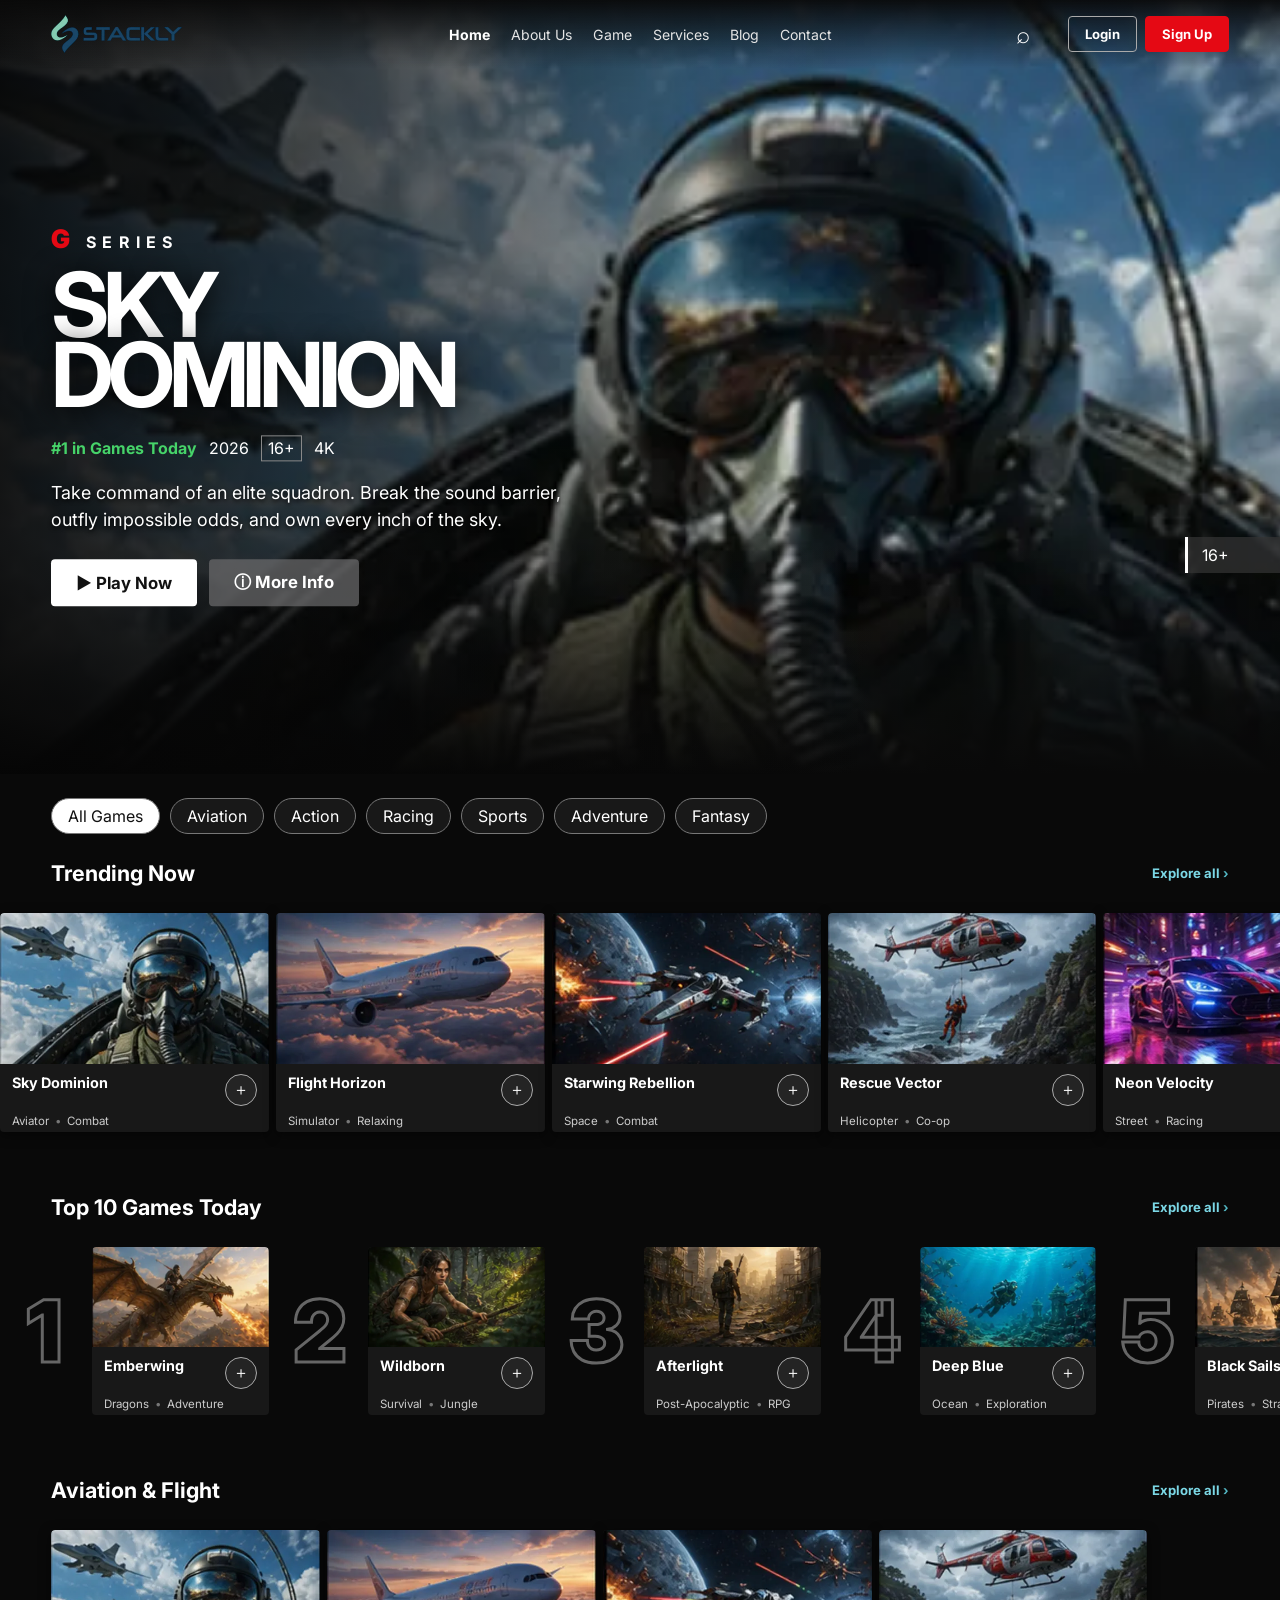
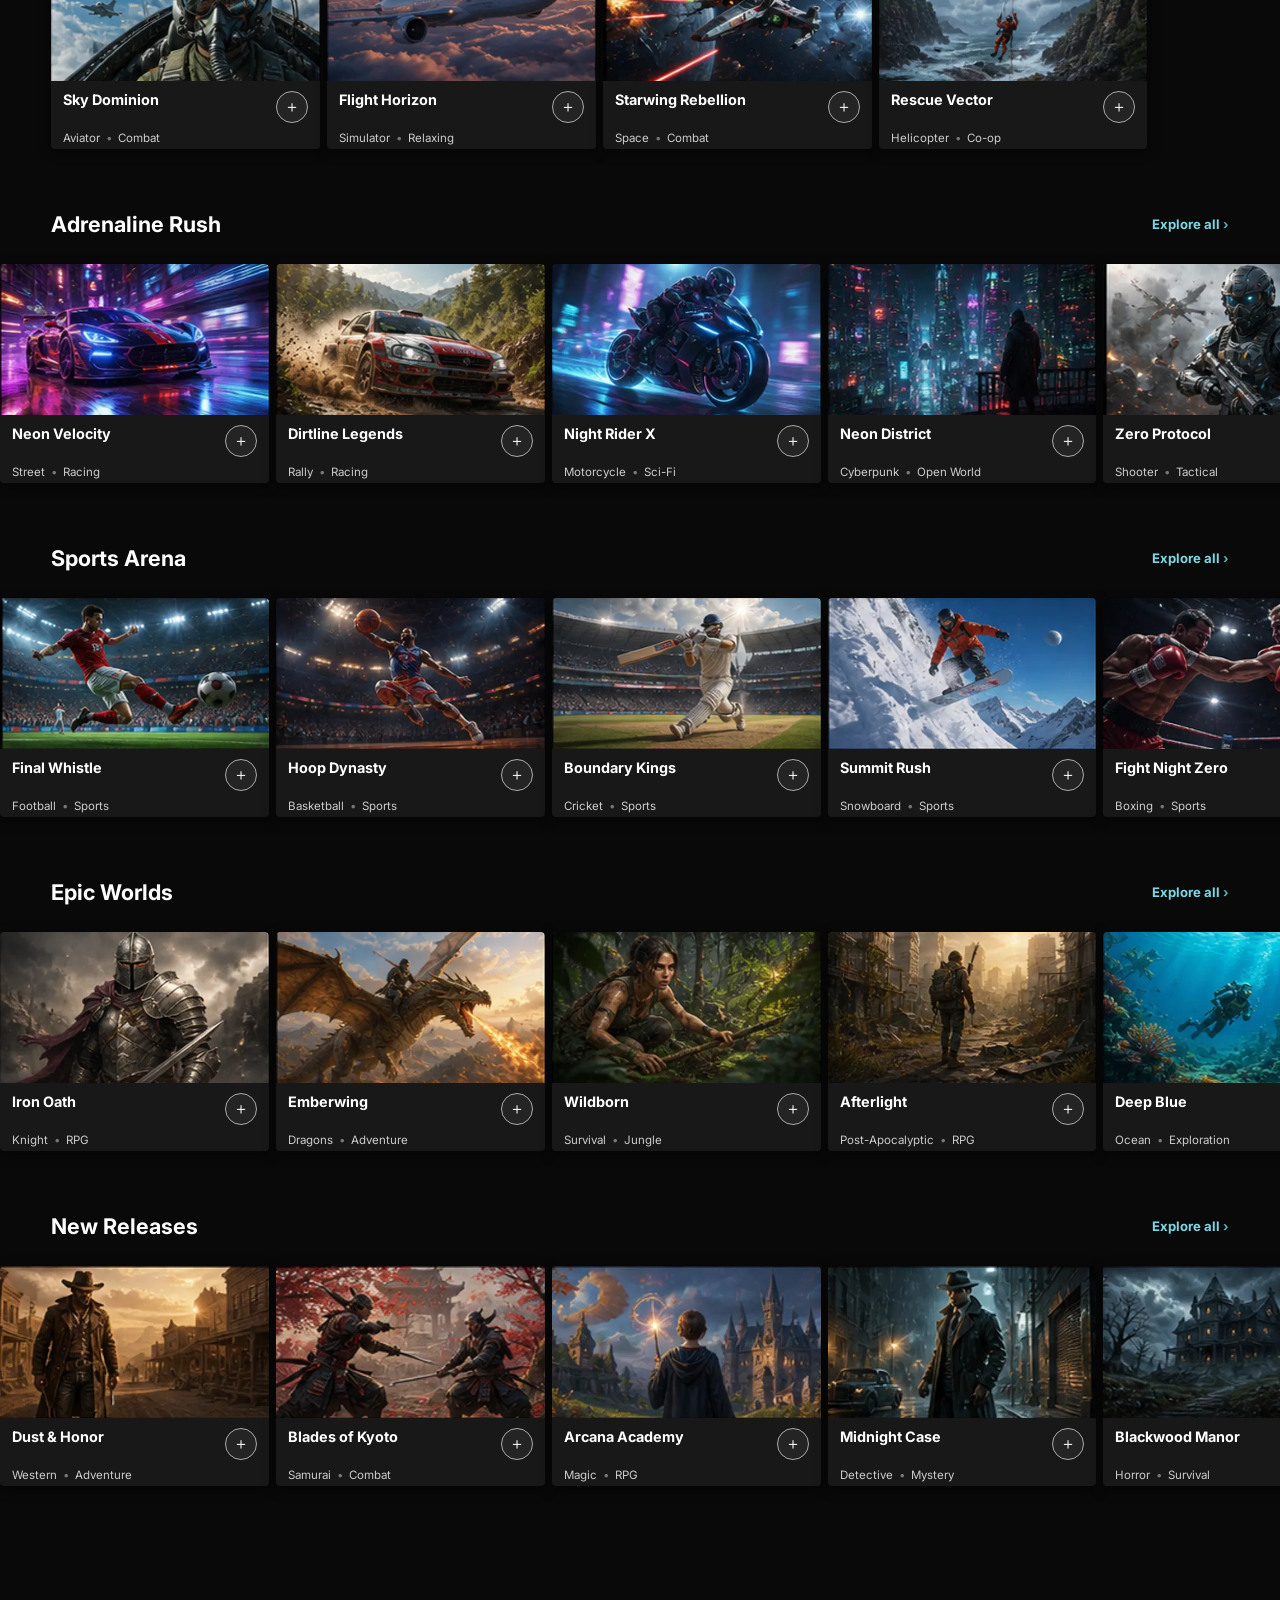
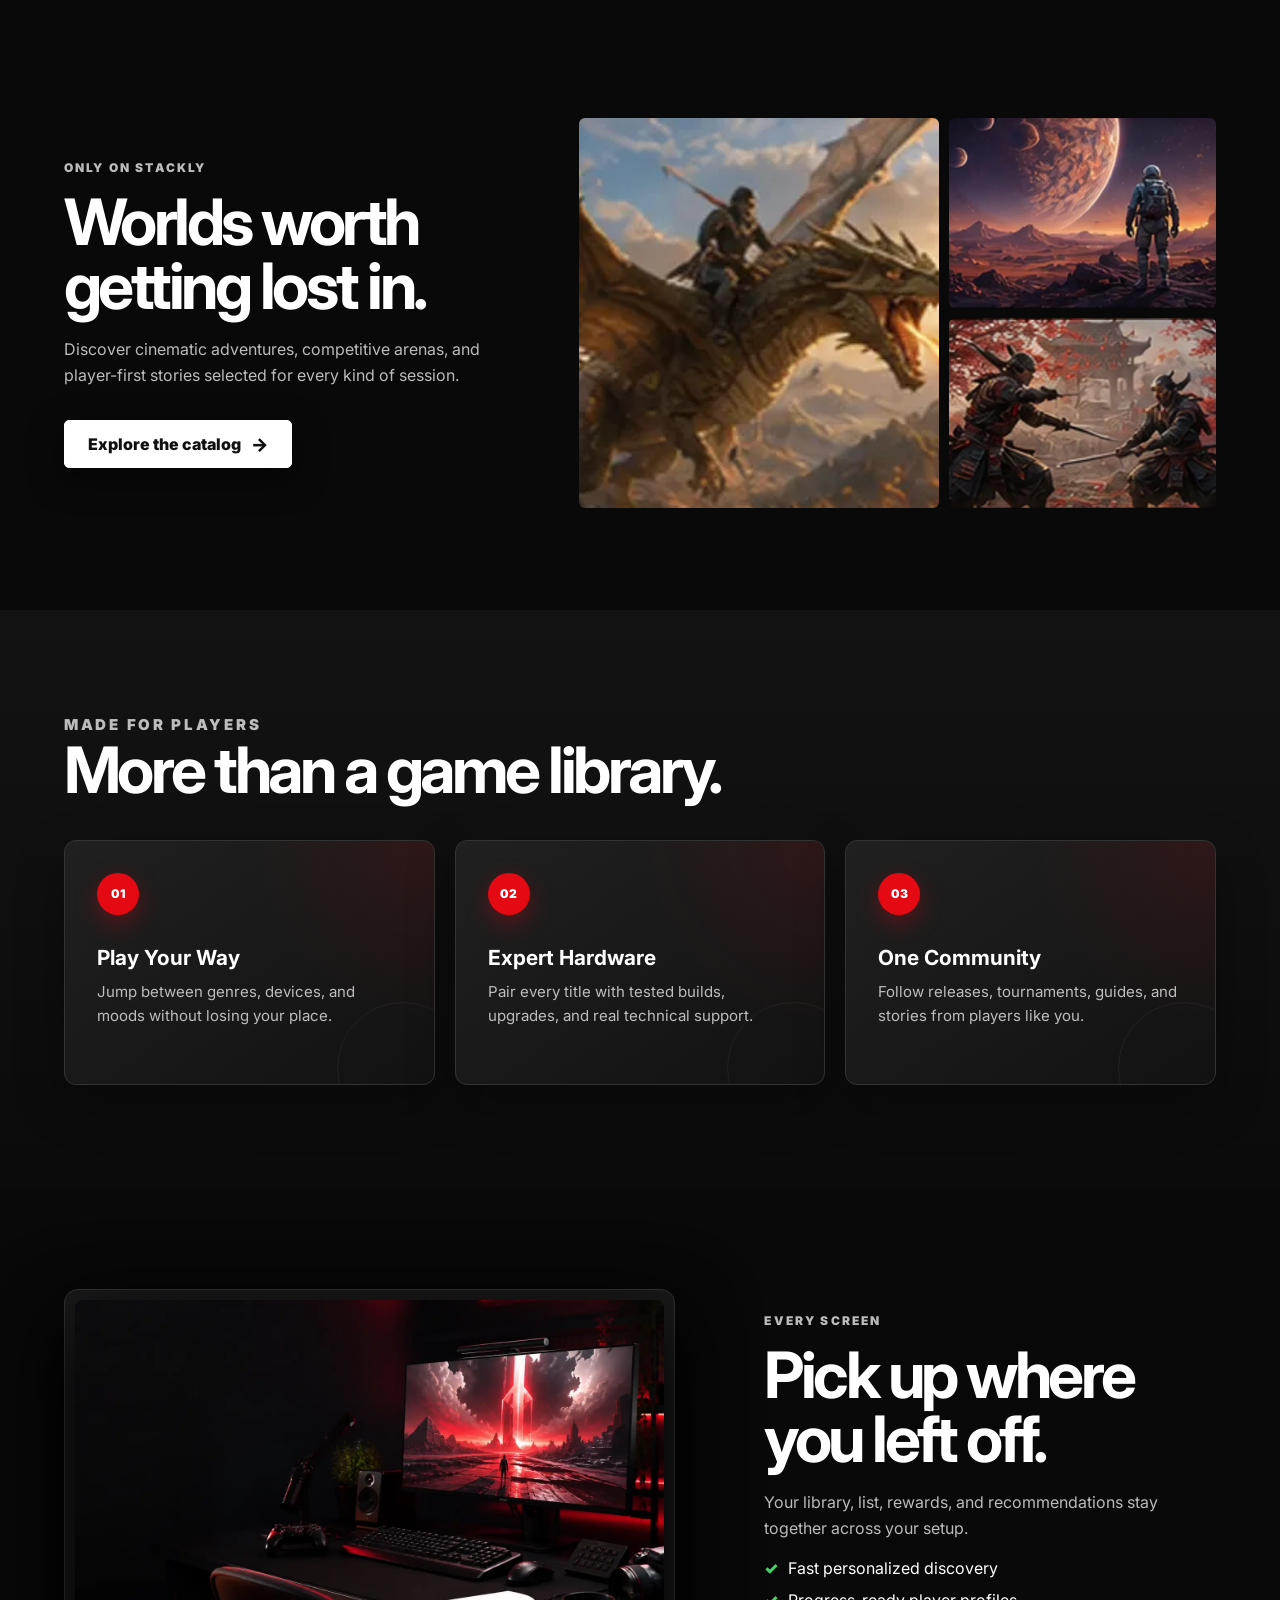
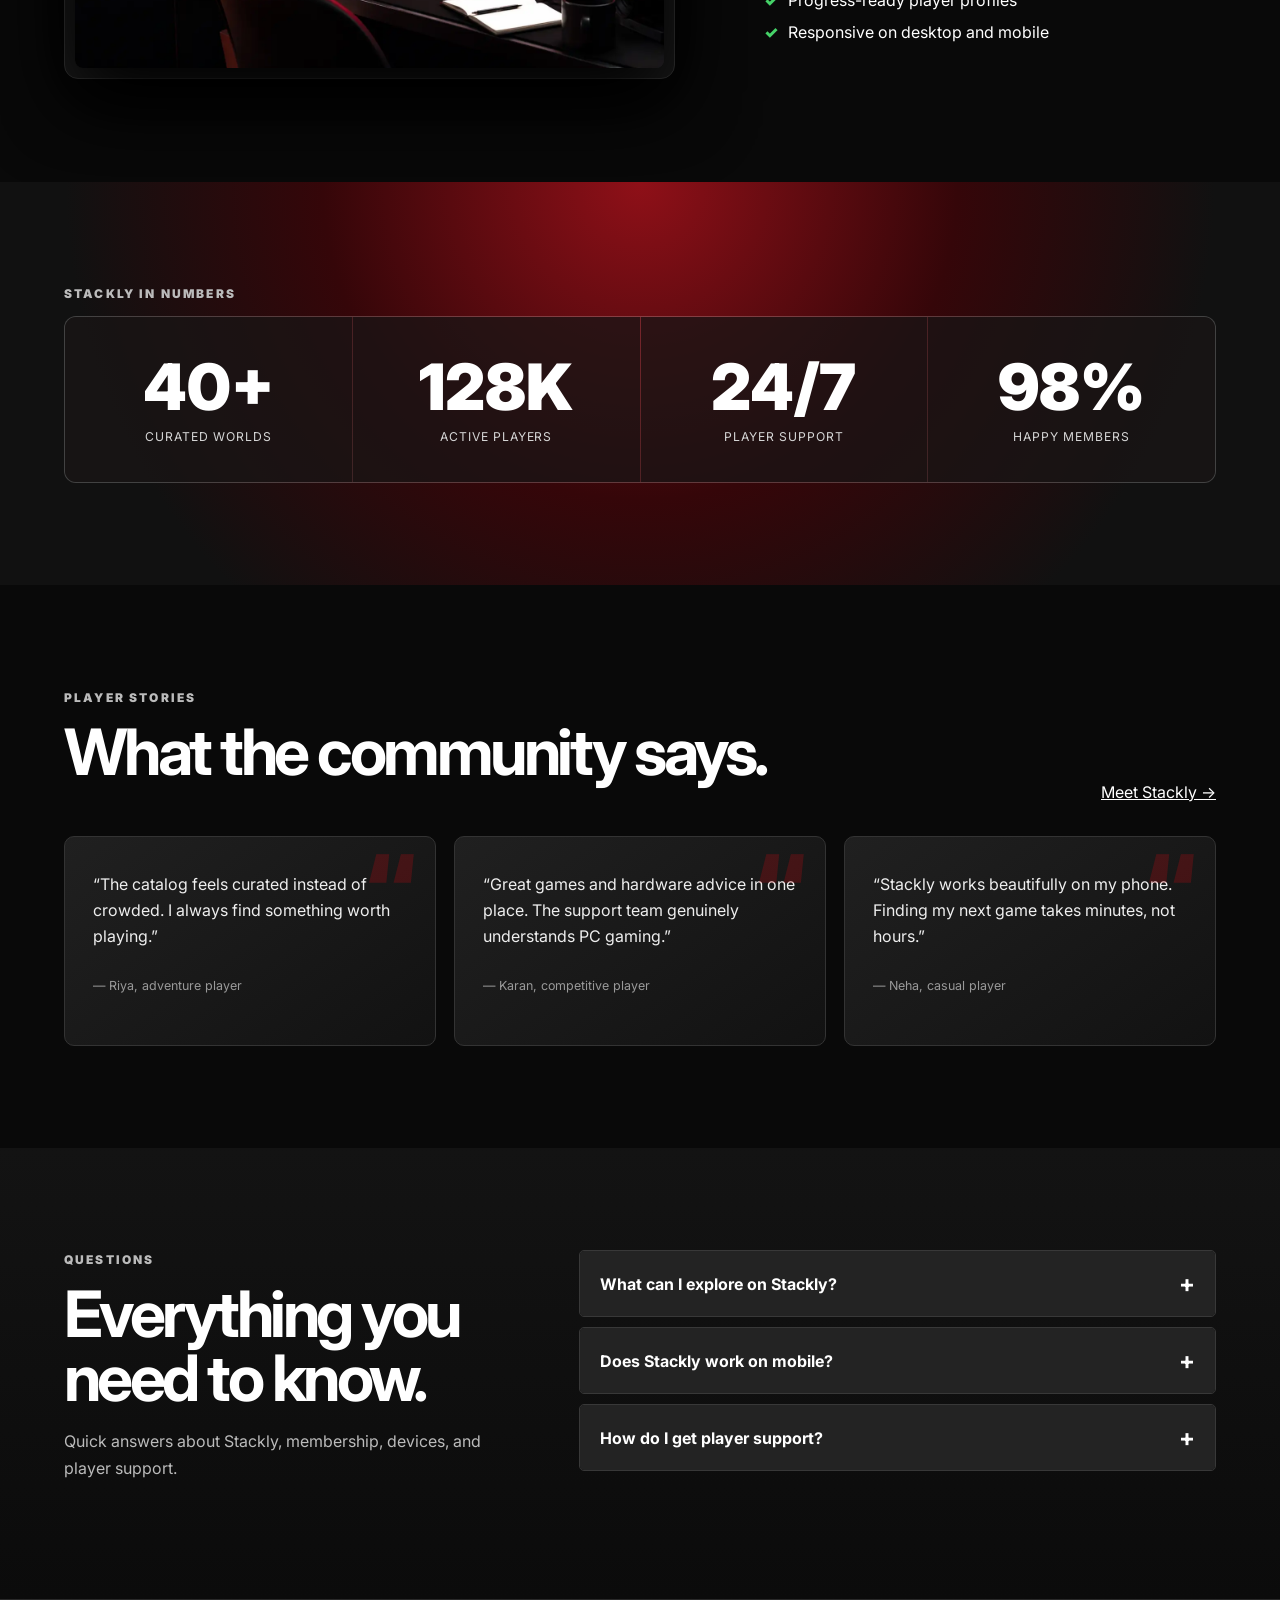
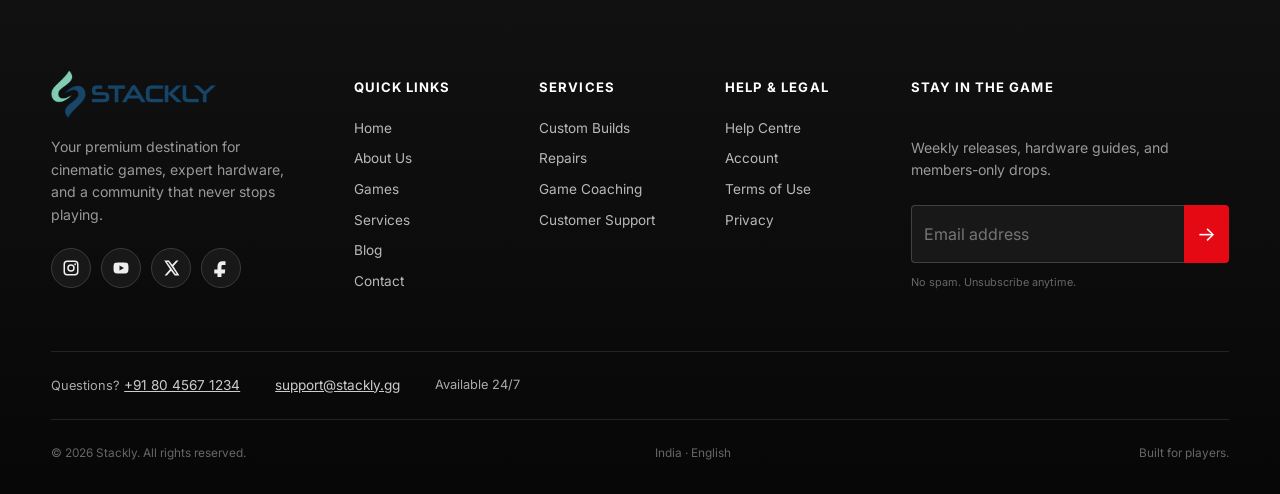
==== commit cc0d0c50: "update" ====
--- a/index.html
+++ b/index.html
@@ -1,4 +1,4 @@
-<!doctype html><html lang="en"><head><meta charset="UTF-8"><meta name="viewport" content="width=device-width,initial-scale=1"><meta name="theme-color" content="#090909"><title>Stackly — Play Your Next Story</title><link rel="preconnect" href="https://fonts.googleapis.com"><link href="https://fonts.googleapis.com/css2?family=Inter:wght@400;500;600;700;800;900&display=swap" rel="stylesheet"><link rel="stylesheet" href="style.css?v=20260818-2"></head><body>
+<!doctype html><html lang="en"><head><meta charset="UTF-8"><meta name="viewport" content="width=device-width,initial-scale=1"><meta name="theme-color" content="#090909"><title>Stackly — Play Your Next Story</title><link rel="preconnect" href="https://fonts.googleapis.com"><link href="https://fonts.googleapis.com/css2?family=Inter:wght@400;500;600;700;800;900&display=swap" rel="stylesheet"><link rel="stylesheet" href="style.css?v=20260819-1"></head><body>
 <nav class="stream-nav"><a class="brand" href="index.html" aria-label="Stackly home"><img class="site-logo" src="assets/stackly-logo.webp" alt="Stackly"></a><button class="menu" aria-label="Toggle navigation">☰</button><div class="nav-menu"><a class="active" href="index.html">Home</a><a href="about.html">About Us</a><a href="#catalog">Game</a><a href="services.html">Services</a><a href="blog.html">Blog</a><a href="contact.html">Contact</a></div><div class="nav-tools"><label class="search"><span>⌕</span><input id="searchInput" type="search" placeholder="Titles, genres" aria-label="Search games"></label><div class="auth-actions"><button class="login-btn" data-auth="login">Login</button><button class="signup-btn" data-auth="signup">Sign Up</button></div></div></nav>
 <main id="home"><section class="billboard"><img src="assets/game-01.webp" alt="Fighter pilot flying through the clouds"><div class="shade"></div><div class="hero-copy"><p class="kicker"><span>G</span> SERIES</p><h1>SKY<br>DOMINION</h1><p class="meta"><b>#1 in Games Today</b> 2026 <i>16+</i> 4K</p><p class="description">Take command of an elite squadron. Break the sound barrier, outfly impossible odds, and own every inch of the sky.</p><div class="hero-actions"><button class="play" id="heroPlay">▶ Play Now</button><button class="info" id="heroInfo">ⓘ More Info</button></div></div><div class="age">16+</div></section><section class="catalog" id="catalog"><div class="genre-bar" aria-label="Game genres"><button class="active" data-filter="all">All Games</button><button data-filter="aviation">Aviation</button><button data-filter="action">Action</button><button data-filter="racing">Racing</button><button data-filter="sports">Sports</button><button data-filter="adventure">Adventure</button><button data-filter="fantasy">Fantasy</button></div><div id="gameRows"></div><div class="empty discovery-empty" id="emptyState" hidden><p class="discovery-kicker">Keep exploring</p><h2>There is more to Stackly</h2><p>Discover expert builds, gaming stories, and player support while you choose your next adventure.</p><div class="discovery-links"><a href="services.html"><img src="assets/services-hero.webp" alt="Custom gaming PC services"><span><b>Build Your Setup</b><small>Explore services</small></span></a><a href="blog.html"><img src="assets/blog-hero.webp" alt="Stackly gaming stories and guides"><span><b>Read Gaming Stories</b><small>Visit the blog</small></span></a><a href="contact.html"><img src="assets/contact-hero.webp" alt="Stackly player support"><span><b>Talk to Support</b><small>We are here 24/7</small></span></a></div></div></section><section class="landing-section landing-spotlight reveal">
   <div class="landing-wrap split-feature"><div><p class="landing-kicker">Only on Stackly</p><h2>Worlds worth getting lost in.</h2><p>Discover cinematic adventures, competitive arenas, and player-first stories selected for every kind of session.</p><a class="landing-cta" href="#catalog">Explore the catalog</a></div><div class="feature-mosaic"><img src="assets/game-11.webp" alt="Epic fantasy game world" loading="lazy"><img src="assets/game-19.webp" alt="Deep space exploration game" loading="lazy"><img src="assets/game-32.webp" alt="Samurai action game" loading="lazy"></div></div>
@@ -19,4 +19,4 @@
   <div class="landing-wrap faq-layout"><div><p class="landing-kicker">Questions</p><h2>Everything you need to know.</h2><p>Quick answers about Stackly, membership, devices, and player support.</p></div><div class="accordion"><div class="accordion-item"><button>What can I explore on Stackly?<span class="plus">+</span></button><div class="accordion-panel"><p>Browse curated games, gaming stories, technical services, and community experiences.</p></div></div><div class="accordion-item"><button>Does Stackly work on mobile?<span class="plus">+</span></button><div class="accordion-panel"><p>Yes. Every public page and dashboard is designed for phones, tablets, and desktops.</p></div></div><div class="accordion-item"><button>How do I get player support?<span class="plus">+</span></button><div class="accordion-panel"><p>Visit Contact for 24/7 assistance with accounts, orders, hardware, and services.</p></div></div></div></div>
 </section></main>
 <footer><a class="brand" href="index.html" aria-label="Stackly home"><img class="site-logo footer-logo" src="assets/stackly-logo.webp" alt="Stackly"></a><p>Questions? Call 000-800-STACKLY</p><div><a href="#">FAQ</a><a href="#">Help Centre</a><a href="#">Terms of Use</a><a href="#">Privacy</a></div><small>© 2026 Stackly. Built for players.</small></footer>
-<div class="modal" id="gameModal" role="dialog" aria-modal="true" aria-label="Game details"><div class="modal-card"><button class="close" aria-label="Close">×</button><img id="modalImage" alt=""><div class="modal-body"><h2 id="modalTitle"></h2><p class="modal-meta"><b>98% Match</b> 2026 <i>16+</i> Ultra HD</p><p id="modalText"></p><div class="hero-actions"><button class="play">▶ Play</button><button class="round add" aria-label="Add to My List">＋</button></div></div></div></div><div class="toast" id="toast" role="status"></div><script src="main.js?v=20260818-2"></script></body></html>
+<div class="modal" id="gameModal" role="dialog" aria-modal="true" aria-label="Game details"><div class="modal-card"><button class="close" aria-label="Close">×</button><img id="modalImage" alt=""><div class="modal-body"><h2 id="modalTitle"></h2><p class="modal-meta"><b>98% Match</b> 2026 <i>16+</i> Ultra HD</p><p id="modalText"></p><div class="hero-actions"><button class="play">▶ Play</button><button class="round add" aria-label="Add to My List">＋</button></div></div></div></div><div class="toast" id="toast" role="status"></div><script src="main.js?v=20260819-1"></script></body></html>
--- a/style.css
+++ b/style.css
@@ -128,6 +128,15 @@
 @media(max-width:480px){#home~.landing-section,#home .landing-section{padding-inline:18px}#home~.landing-numbers .number-grid,#home .landing-numbers .number-grid{grid-template-columns:1fr}#home~.landing-benefits article,#home .landing-benefits article{min-height:auto;padding:25px}#home~.quote-grid blockquote,#home .quote-grid blockquote{min-height:auto}}
 
 /* Shared Stackly image logo */
+/* Expanded Blog editorial system */
+.blog-feature-section,.blog-topic-section,.blog-path-section,.blog-video-section{position:relative}.blog-section-heading{display:flex;align-items:end;justify-content:space-between;gap:30px;margin-bottom:32px}.blog-section-heading h2,.blog-path-layout h2{margin:8px 0 10px;font-size:clamp(2rem,4.5vw,3.8rem);line-height:1;letter-spacing:-.055em}.blog-section-heading>a{flex:none;color:#fff;text-decoration:none;font-weight:700}.blog-section-heading>a:hover{color:#e50914}.editor-grid{display:grid;grid-template-columns:1.4fr .8fr;grid-template-rows:repeat(2,230px);gap:14px}.editor-card{position:relative;min-width:0;overflow:hidden;border-radius:9px;background:#181818}.editor-card-large{grid-row:1/3}.editor-card>img{width:100%;height:100%;display:block;object-fit:cover;transition:transform .5s}.editor-card::after{content:'';position:absolute;inset:0;background:linear-gradient(0deg,#050505f5 0,#05050550 62%,transparent)}.editor-overlay{position:absolute;z-index:1;inset:auto 24px 22px}.editor-overlay h3{max-width:650px;margin:12px 0 7px;font-size:clamp(1.05rem,2.3vw,2rem);line-height:1.12}.editor-overlay p{max-width:570px;margin:0 0 10px;color:#ccc}.editor-overlay small{color:#999}.editor-card:hover>img{transform:scale(1.055)}
+.topic-grid{display:grid;grid-template-columns:repeat(4,minmax(0,1fr));gap:13px}.topic-card{position:relative;min-height:190px;padding:25px;border:1px solid #383838;border-radius:8px;background:linear-gradient(145deg,#222,#141414);color:#fff;text-align:left;overflow:hidden}.topic-card::after{content:'';position:absolute;right:-30px;bottom:-45px;width:120px;height:120px;border:20px solid #e5091415;border-radius:50%}.topic-card>span{color:#e50914;font-size:.72rem;font-weight:900}.topic-card strong,.topic-card small{position:relative;z-index:1;display:block}.topic-card strong{margin-top:45px;font-size:1.1rem}.topic-card small{margin-top:7px;color:#aaa;line-height:1.4}.topic-card:hover,.topic-card:focus-visible{border-color:#e50914;background:linear-gradient(145deg,#2c1718,#171313);transform:translateY(-5px)}
+.blog-path-layout{display:grid;grid-template-columns:.8fr 1.2fr;gap:clamp(40px,7vw,90px);align-items:center}.path-list{display:grid;gap:1px;margin:0;padding:0;overflow:hidden;border:1px solid #333;border-radius:9px;background:#333;list-style:none}.path-list li{display:grid;grid-template-columns:52px 1fr;gap:18px;padding:25px;background:#171717;transition:background .25s}.path-list li:hover{background:#242424}.path-list>li>span{display:grid;place-items:center;width:42px;height:42px;border-radius:50%;background:#e50914;color:#fff;font-size:.72rem;font-weight:900}.path-list h3{margin:0 0 6px;font-size:1rem}.path-list p{margin:0;color:#aaa;font-size:.86rem;line-height:1.5}
+.video-grid{display:grid;grid-template-columns:repeat(3,minmax(0,1fr));gap:17px}.video-card{min-width:0;color:#fff;text-decoration:none}.video-card>div{position:relative;overflow:hidden;border-radius:7px}.video-card img{width:100%;aspect-ratio:16/9;display:block;object-fit:cover;transition:transform .4s,filter .4s}.video-card>div>small{position:absolute;right:9px;bottom:9px;padding:4px 7px;border-radius:3px;background:#000d;color:#fff}.video-play{position:absolute;left:50%;top:50%;display:grid;place-items:center;width:48px;height:48px;border-radius:50%;background:#e50914;color:#fff;transform:translate(-50%,-50%);box-shadow:0 10px 30px #000}.video-card h3{margin:15px 0 6px;font-size:1.05rem}.video-card p{margin:0;color:#999;font-size:.84rem;line-height:1.5}.video-card:hover img{transform:scale(1.055);filter:brightness(.72)}.video-card:hover .video-play{transform:translate(-50%,-50%) scale(1.1)}
+@media(max-width:900px){.topic-grid{grid-template-columns:repeat(2,1fr)}.blog-path-layout{grid-template-columns:1fr}.video-grid{grid-template-columns:repeat(2,1fr)}.video-card:last-child{grid-column:1/-1;max-width:520px}}
+@media(max-width:650px){.blog-section-heading{align-items:flex-start;flex-direction:column}.editor-grid{grid-template-columns:1fr;grid-template-rows:none}.editor-card,.editor-card-large{grid-row:auto;min-height:260px}.topic-grid,.video-grid{grid-template-columns:1fr}.video-card:last-child{grid-column:auto;max-width:none}.path-list li{grid-template-columns:44px 1fr;padding:20px 16px}.editor-overlay{inset:auto 18px 18px}}
+
+/* Shared Stackly image logo */
 .dash-close{display:none}.dash-main,.landing-wrap,.wrap{max-width:100%}body{overflow-x:hidden}p,h1,h2,h3,h4,a,span{overflow-wrap:break-word}.landing-section img,.page-visual-hero img,.blog-post-card img,.culture-card img{max-width:100%}
 @media(max-width:900px){.dash-close{position:absolute;display:grid;place-items:center;right:14px;top:14px;width:42px;height:42px;border:1px solid #444;border-radius:50%;background:#242424;color:#fff;font-size:1.8rem;line-height:1}.dash-side .logo{padding-right:45px}.dash-main{overflow:hidden}}
 
@@ -219,5 +228,25 @@
 .brand:has(.site-logo),.logo:has(.site-logo){display:inline-flex;align-items:center;flex:0 0 auto;width:auto;text-decoration:none}.logo:has(.site-logo)::after{display:none}.site-logo{display:block;width:auto;height:38px;max-width:190px;object-fit:contain}.dash-side .site-logo{height:auto;width:100%;max-width:180px}.footer-logo,footer .site-logo{height:48px;max-width:230px}
 @media(max-width:620px){.site-logo{height:30px;max-width:145px}.footer-logo,footer .site-logo{height:40px;max-width:190px}}
 
+/* Home catalog interactions, readable cards, and footer containment */
+.row-head .explore-all{padding:7px 0;border:0;background:transparent;color:#7bd7e5;font-size:.82rem;font-weight:700}.row-head .explore-all:hover,.row-head .explore-all:focus-visible{color:#fff;text-decoration:underline}.game-row.expanded .slider{grid-auto-flow:row;grid-template-columns:repeat(auto-fit,minmax(min(100%,250px),1fr));overflow:visible}.card-top{align-items:flex-start}.card-top strong{white-space:normal;overflow:visible;text-overflow:clip;line-height:1.25}.card-info,.ranked .card-info{height:auto;min-height:74px}.ranked{grid-template-columns:92px minmax(0,1fr)}.rank{min-width:0;padding:0 10px 0 0;font-size:5.35rem;letter-spacing:-7px;white-space:nowrap;overflow:visible}.premium-footer>.footer-shell{display:block}.premium-footer .footer-column a{display:block;color:#b8b8b8!important;line-height:1.45}.premium-footer .footer-column a:hover,.premium-footer .footer-column a:focus-visible{color:#fff!important;text-decoration:underline}.premium-socials a{color:#eee!important}
+/* Dashboard rewards */
+.rewards-heading{display:flex;align-items:flex-start;justify-content:space-between;gap:18px}.rewards-heading h3{margin-top:12px}.rewards-heading>strong{color:var(--gold);font-size:1.35rem}.rewards-copy{margin:16px 0;color:#bbb;line-height:1.6}.reward-stats{display:grid;grid-template-columns:repeat(3,1fr);gap:9px}.reward-stats div{padding:14px 10px;border:1px solid #333;border-radius:5px;background:#111;text-align:center}.reward-stats strong,.reward-stats span{display:block}.reward-stats strong{color:#fff;font-size:1.1rem}.reward-stats span{margin-top:5px;color:#999;font-size:.68rem}.reward-subtitle{margin:22px 0 10px}.reward-benefits{display:grid;gap:8px!important}.reward-benefits li{color:#ccc;font-size:.83rem}.reward-benefits li::before{content:'✓';margin-right:9px;color:#46d369;font-weight:900}.reward-activity{display:grid;grid-template-columns:1fr auto;gap:2px 15px;margin-top:20px;padding-top:16px;border-top:1px solid #333}.reward-activity span,.reward-activity small{color:#999;font-size:.72rem}.reward-activity strong{grid-row:span 2;color:#46d369}.reward-activity small{grid-column:1}
+/* Keep animated About content inside the viewport on narrow screens. */
+body:has(.navbar){width:100%;max-width:100%;overflow-x:clip}body:has(.navbar) .wrap{min-width:0}body:has(.navbar) .reveal-left,body:has(.navbar) .reveal-right{max-width:100%}
+@media(max-width:800px){.slider{grid-auto-columns:min(82vw,330px)}.ranked{grid-template-columns:72px minmax(0,1fr)}.rank{padding-right:8px;font-size:4rem;letter-spacing:-6px}.game-row.expanded .slider{grid-template-columns:1fr;padding-block:12px}.game-row.expanded .ranked{grid-template-columns:72px minmax(0,1fr)}.card-info,.ranked .card-info{min-height:82px}.tags{line-height:1.45}.row-head{gap:14px}.row-head h2{min-width:0}.row-head .explore-all{flex:0 0 auto}.footer-main{align-items:start}.premium-footer .footer-column a{margin-bottom:13px;font-size:.9rem!important}}
+@media(max-width:480px){.reward-stats{grid-template-columns:1fr}.rewards-heading{flex-direction:column}.rewards-heading>strong{font-size:1.15rem}}
+
+/* Mobile viewport containment and always-readable game titles */
+html,body{width:100%;max-width:100%;overflow-x:hidden}
+@supports(overflow:clip){html,body{overflow-x:clip}}
+@media(max-width:800px){
+  .stream-nav,.navbar,.catalog,.game-row,.premium-footer{max-width:100%}
+  .slider{max-width:100%;overscroll-behavior-x:contain}
+  .game-card .card-info,.ranked .card-info{display:block;height:auto;min-height:88px;overflow:visible;background:#181818}
+  .card-top strong{display:block;min-width:0;color:#fff;font-size:1rem;font-weight:800;line-height:1.35;white-space:normal;overflow:visible;text-overflow:clip;overflow-wrap:anywhere}
+  .tags{color:#d0d0d0}
+}
+
 /* About page image cards */
 .team-card{padding:0 0 20px;overflow:hidden;text-align:left}.team-photo{display:block;width:100%;aspect-ratio:1;object-fit:cover;object-position:center 30%;margin-bottom:17px}.team-card h3,.team-card p{margin-inline:18px}.team-card h3{font-size:1rem}.team-card p{margin-top:7px;margin-bottom:0;color:var(--ash);font-size:.78rem}.culture-card{position:relative;aspect-ratio:1;margin:0;overflow:hidden;border-radius:5px;background:#181818}.culture-card img{width:100%;height:100%;display:block;object-fit:cover;transition:transform .35s}.culture-card figcaption{position:absolute;inset:auto 0 0;padding:38px 14px 13px;background:linear-gradient(transparent,#000e);font-size:.82rem;font-weight:700}.culture-card:hover img{transform:scale(1.06)}
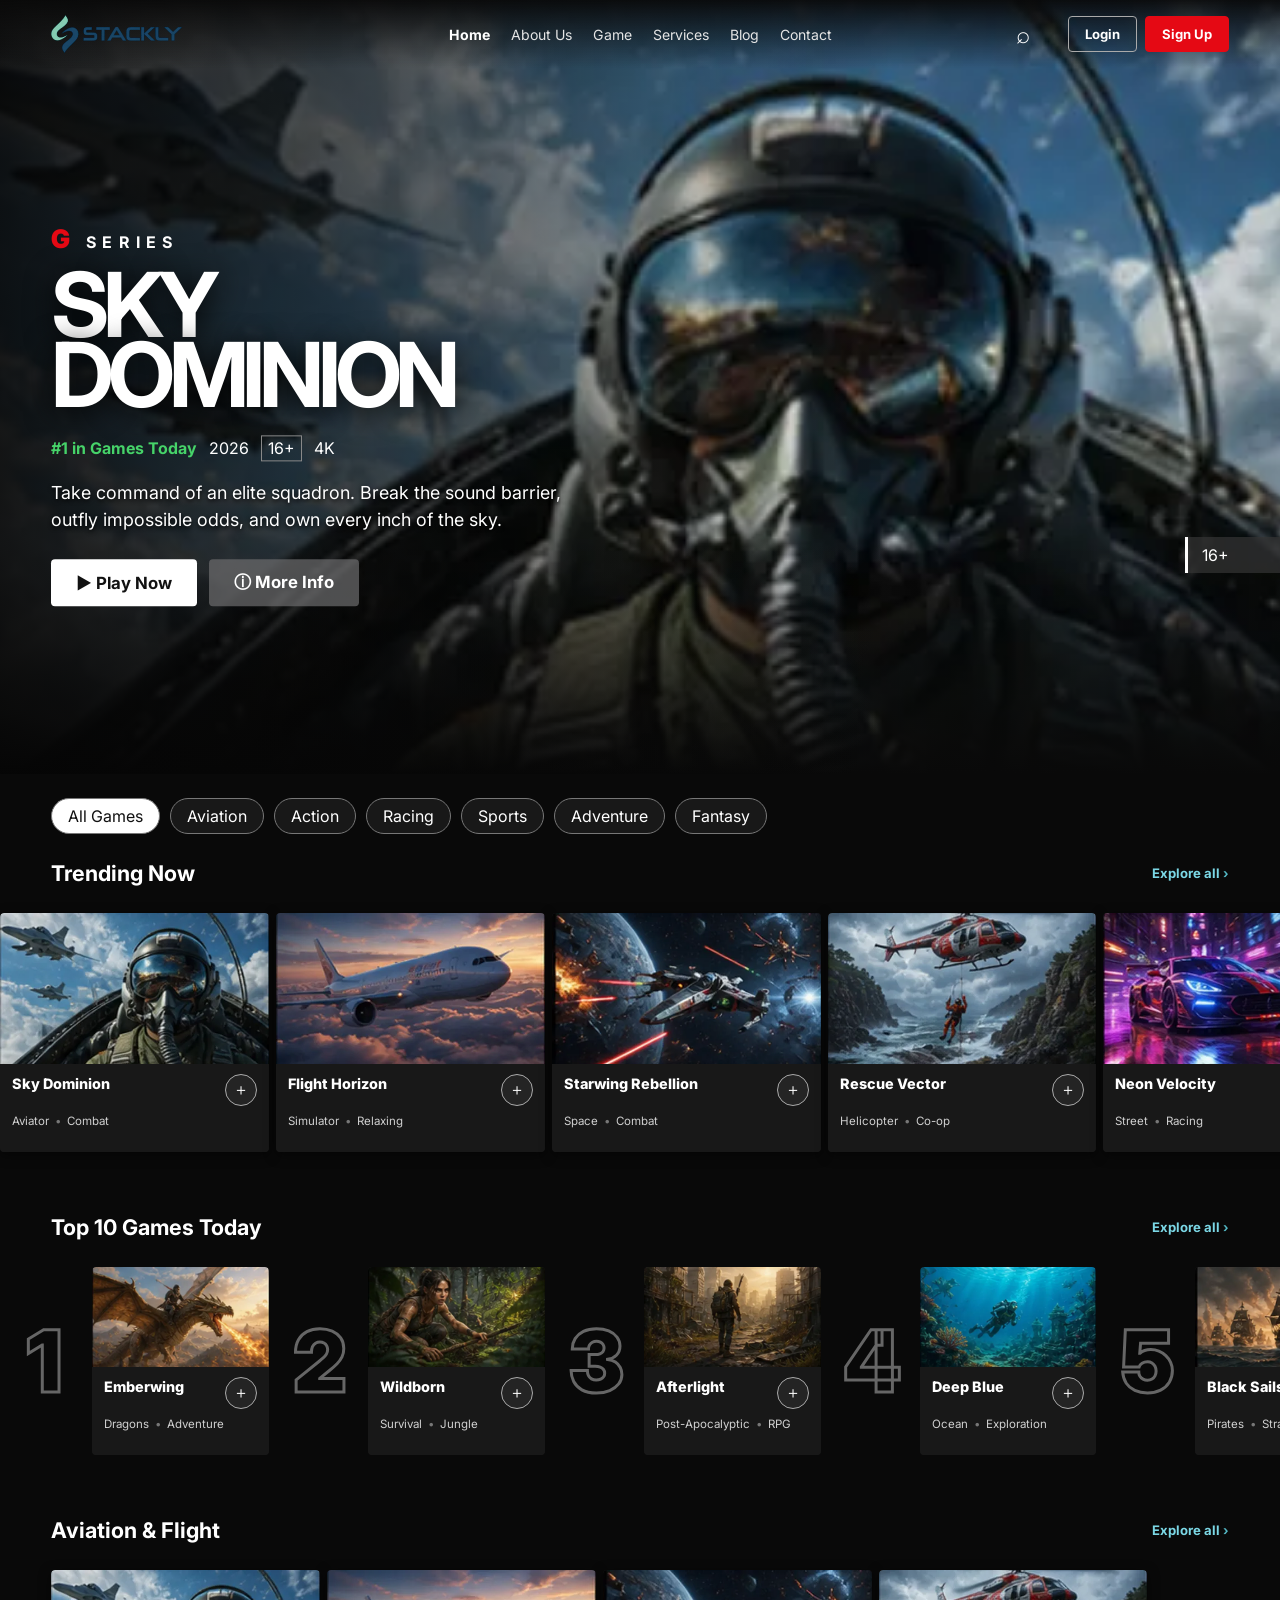
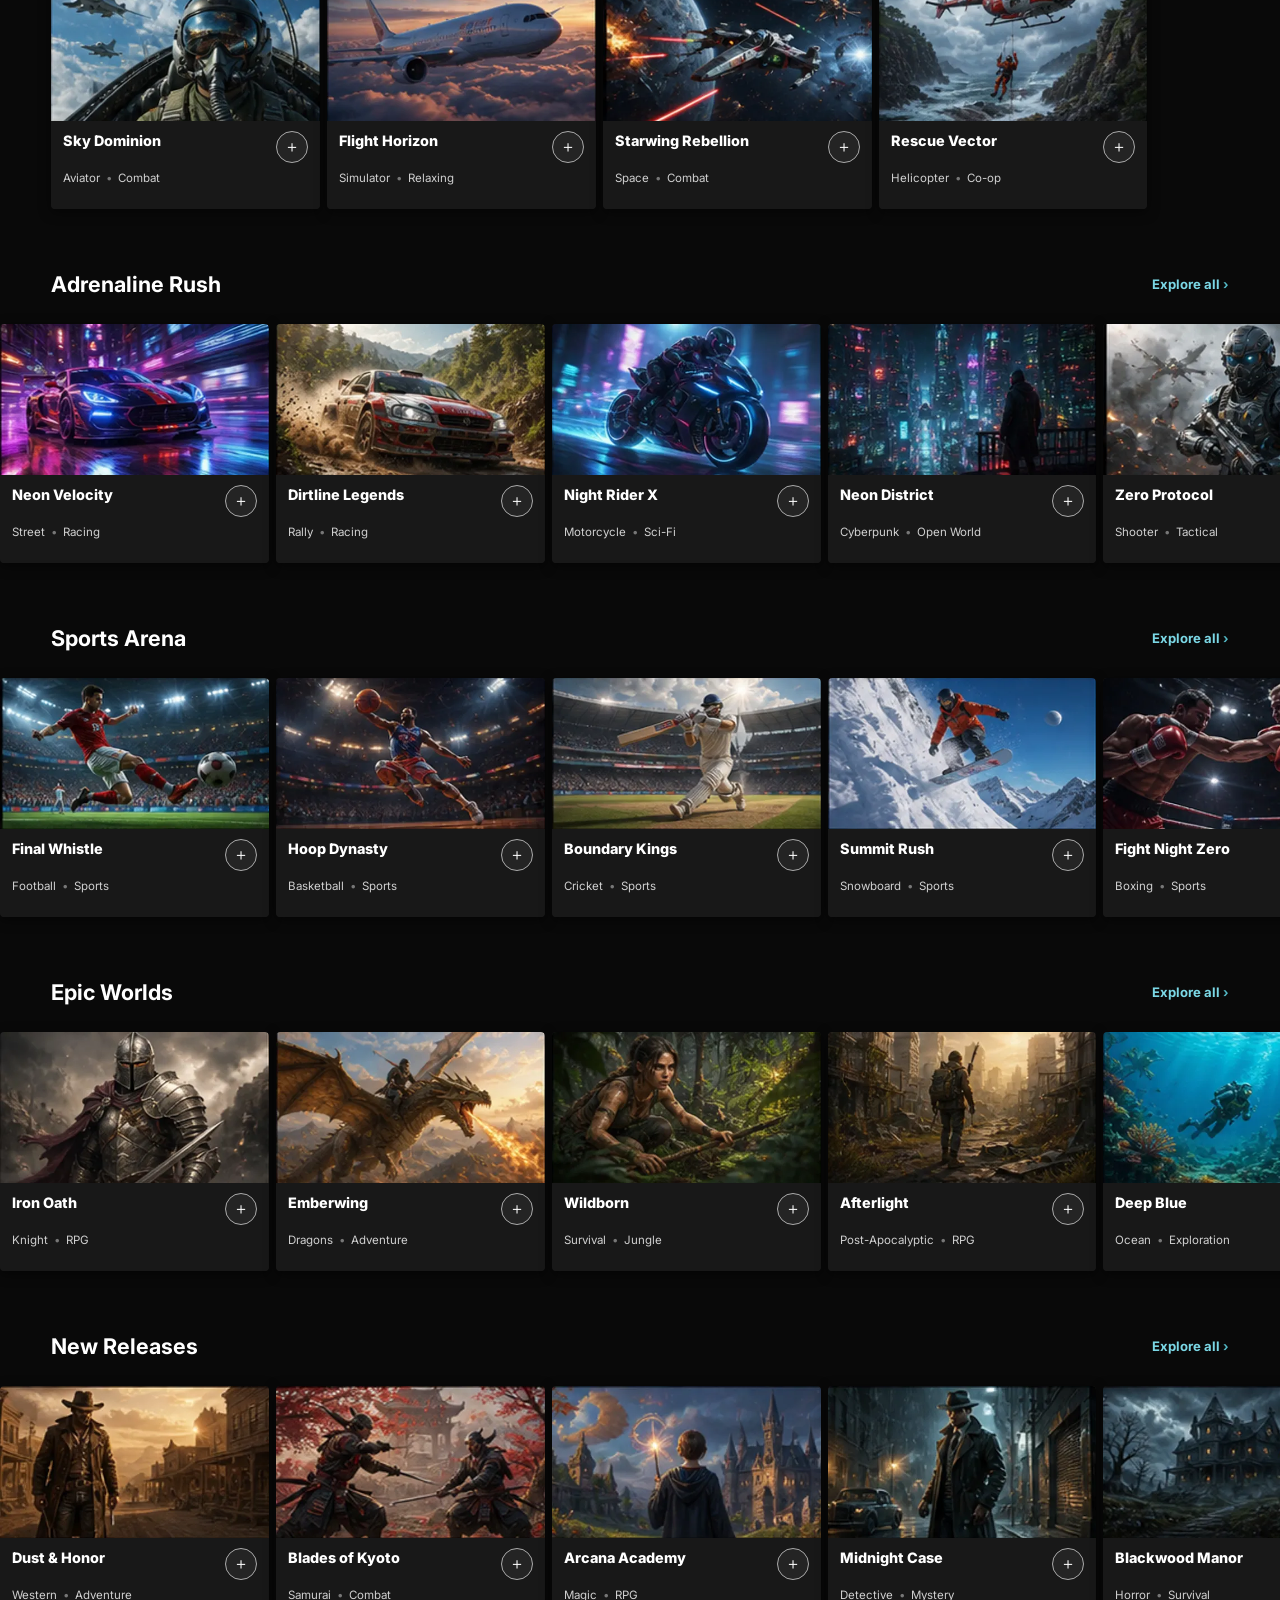
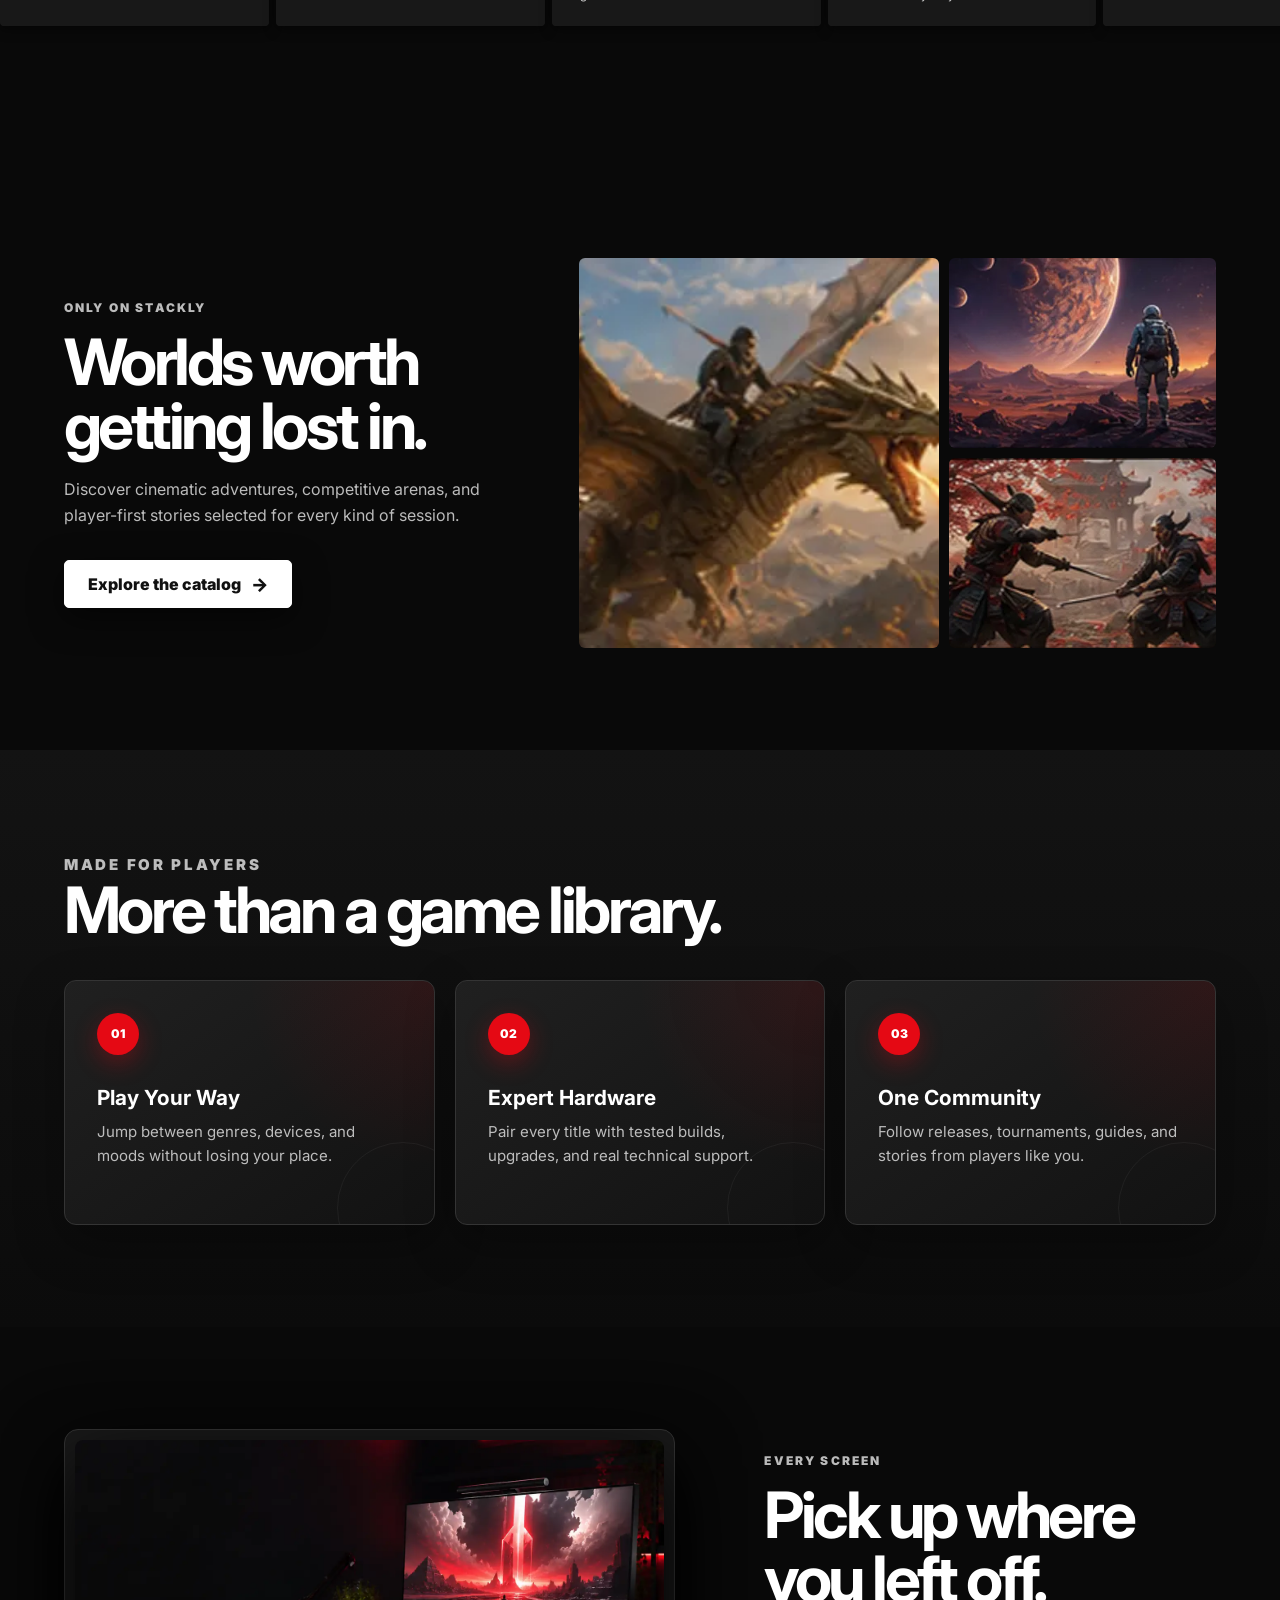
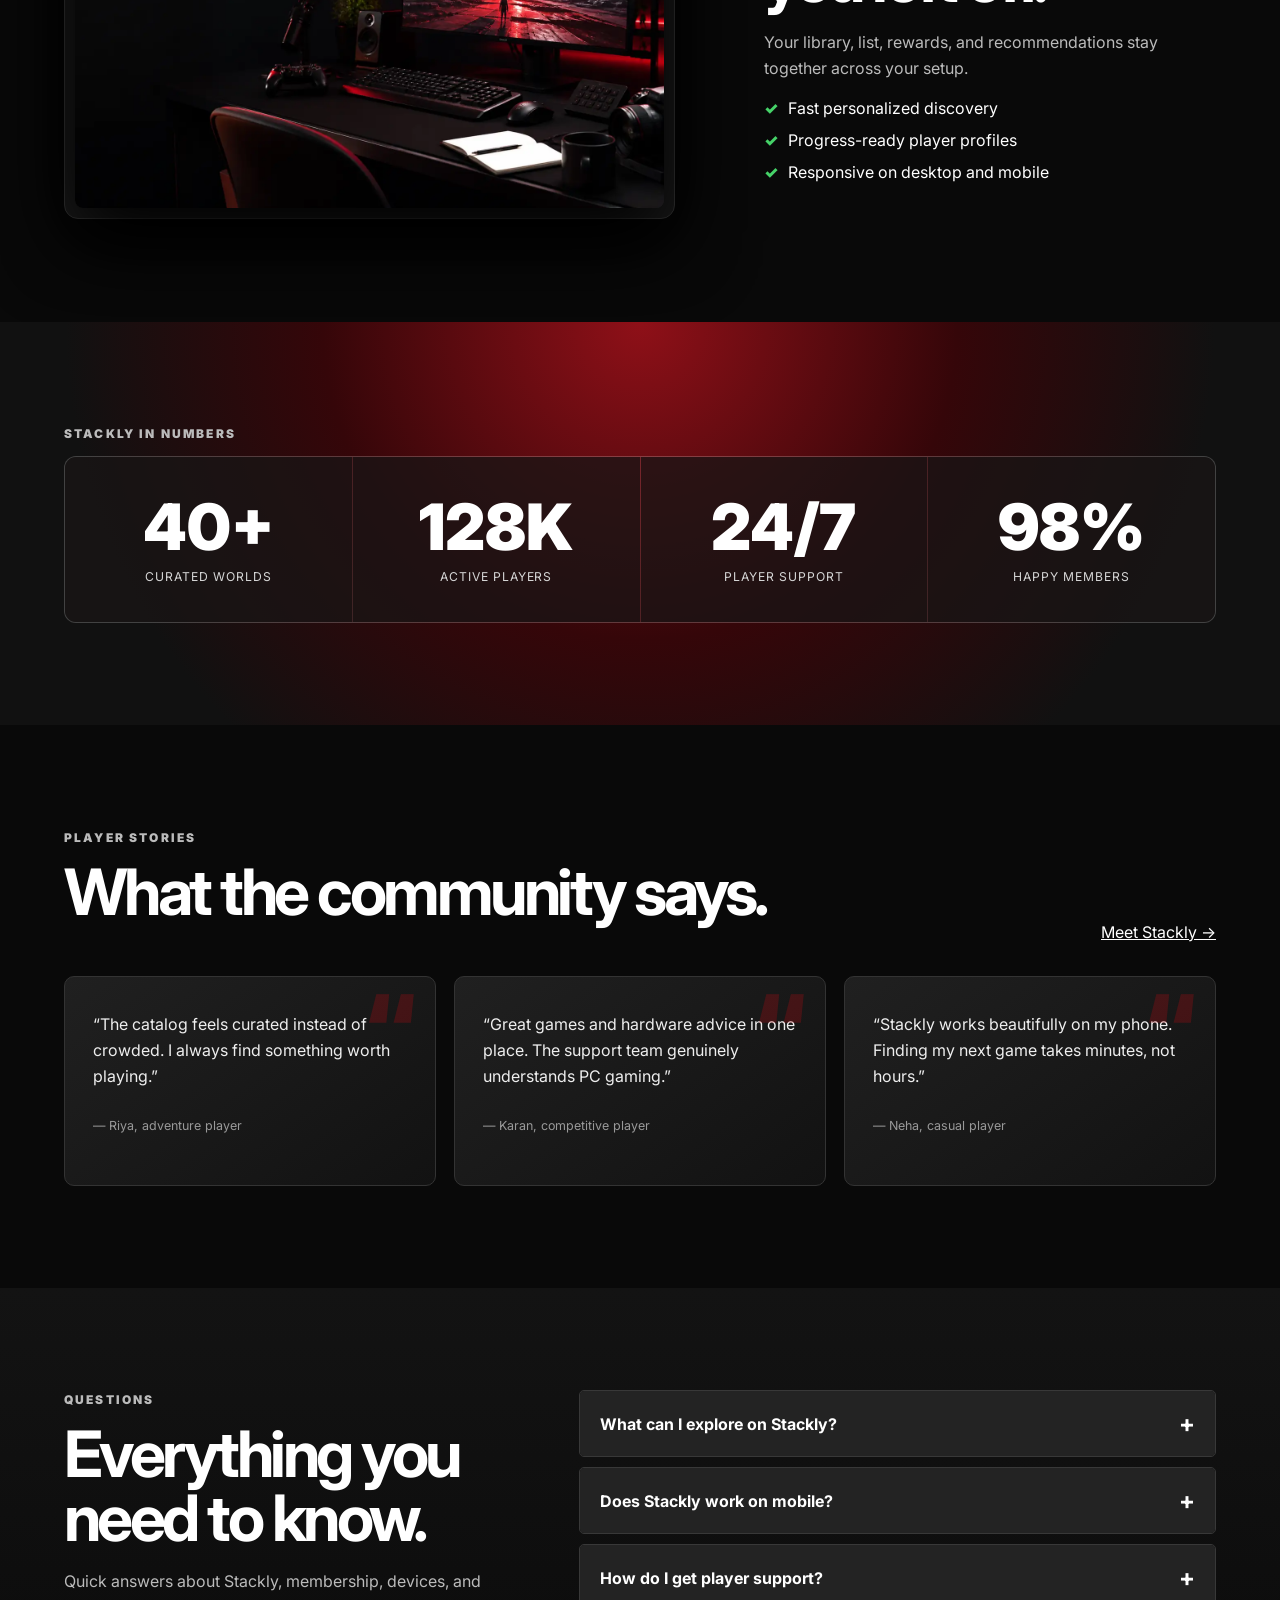
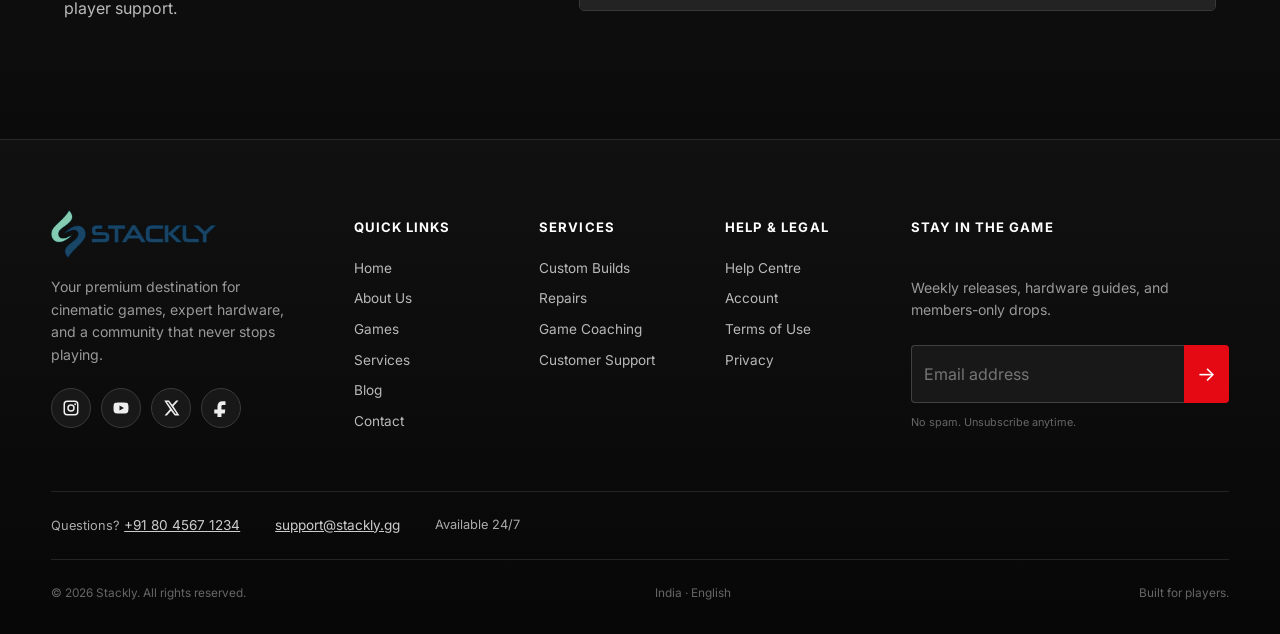
==== commit 84d8cbe1: "update" ====
--- a/index.html
+++ b/index.html
@@ -1,4 +1,4 @@
-<!doctype html><html lang="en"><head><meta charset="UTF-8"><meta name="viewport" content="width=device-width,initial-scale=1"><meta name="theme-color" content="#090909"><title>Stackly — Play Your Next Story</title><link rel="preconnect" href="https://fonts.googleapis.com"><link href="https://fonts.googleapis.com/css2?family=Inter:wght@400;500;600;700;800;900&display=swap" rel="stylesheet"><link rel="stylesheet" href="style.css?v=20260819-1"></head><body>
+<!doctype html><html lang="en"><head><meta charset="UTF-8"><meta name="viewport" content="width=device-width,initial-scale=1"><meta name="theme-color" content="#090909"><title>Stackly — Play Your Next Story</title><link rel="preconnect" href="https://fonts.googleapis.com"><link href="https://fonts.googleapis.com/css2?family=Inter:wght@400;500;600;700;800;900&display=swap" rel="stylesheet"><link rel="stylesheet" href="style.css?v=20260819-2"></head><body>
 <nav class="stream-nav"><a class="brand" href="index.html" aria-label="Stackly home"><img class="site-logo" src="assets/stackly-logo.webp" alt="Stackly"></a><button class="menu" aria-label="Toggle navigation">☰</button><div class="nav-menu"><a class="active" href="index.html">Home</a><a href="about.html">About Us</a><a href="#catalog">Game</a><a href="services.html">Services</a><a href="blog.html">Blog</a><a href="contact.html">Contact</a></div><div class="nav-tools"><label class="search"><span>⌕</span><input id="searchInput" type="search" placeholder="Titles, genres" aria-label="Search games"></label><div class="auth-actions"><button class="login-btn" data-auth="login">Login</button><button class="signup-btn" data-auth="signup">Sign Up</button></div></div></nav>
 <main id="home"><section class="billboard"><img src="assets/game-01.webp" alt="Fighter pilot flying through the clouds"><div class="shade"></div><div class="hero-copy"><p class="kicker"><span>G</span> SERIES</p><h1>SKY<br>DOMINION</h1><p class="meta"><b>#1 in Games Today</b> 2026 <i>16+</i> 4K</p><p class="description">Take command of an elite squadron. Break the sound barrier, outfly impossible odds, and own every inch of the sky.</p><div class="hero-actions"><button class="play" id="heroPlay">▶ Play Now</button><button class="info" id="heroInfo">ⓘ More Info</button></div></div><div class="age">16+</div></section><section class="catalog" id="catalog"><div class="genre-bar" aria-label="Game genres"><button class="active" data-filter="all">All Games</button><button data-filter="aviation">Aviation</button><button data-filter="action">Action</button><button data-filter="racing">Racing</button><button data-filter="sports">Sports</button><button data-filter="adventure">Adventure</button><button data-filter="fantasy">Fantasy</button></div><div id="gameRows"></div><div class="empty discovery-empty" id="emptyState" hidden><p class="discovery-kicker">Keep exploring</p><h2>There is more to Stackly</h2><p>Discover expert builds, gaming stories, and player support while you choose your next adventure.</p><div class="discovery-links"><a href="services.html"><img src="assets/services-hero.webp" alt="Custom gaming PC services"><span><b>Build Your Setup</b><small>Explore services</small></span></a><a href="blog.html"><img src="assets/blog-hero.webp" alt="Stackly gaming stories and guides"><span><b>Read Gaming Stories</b><small>Visit the blog</small></span></a><a href="contact.html"><img src="assets/contact-hero.webp" alt="Stackly player support"><span><b>Talk to Support</b><small>We are here 24/7</small></span></a></div></div></section><section class="landing-section landing-spotlight reveal">
   <div class="landing-wrap split-feature"><div><p class="landing-kicker">Only on Stackly</p><h2>Worlds worth getting lost in.</h2><p>Discover cinematic adventures, competitive arenas, and player-first stories selected for every kind of session.</p><a class="landing-cta" href="#catalog">Explore the catalog</a></div><div class="feature-mosaic"><img src="assets/game-11.webp" alt="Epic fantasy game world" loading="lazy"><img src="assets/game-19.webp" alt="Deep space exploration game" loading="lazy"><img src="assets/game-32.webp" alt="Samurai action game" loading="lazy"></div></div>
--- a/style.css
+++ b/style.css
@@ -240,12 +240,18 @@
 /* Mobile viewport containment and always-readable game titles */
 html,body{width:100%;max-width:100%;overflow-x:hidden}
 @supports(overflow:clip){html,body{overflow-x:clip}}
+.game-card>div,.ranked>div{grid-template-rows:auto auto}
+.game-card .card-info,.ranked .card-info{display:block;height:auto;min-height:88px;overflow:visible;background:#181818}
+.card-top strong{display:block;min-width:0;color:#fff;font-weight:800;line-height:1.35;white-space:normal;overflow:visible;text-overflow:clip;overflow-wrap:anywhere}
+.game-card .tags{display:flex;flex-wrap:wrap;gap:5px 0;color:#d0d0d0;white-space:normal;overflow:visible}
+.game-card .tags span{display:inline-block}
 @media(max-width:800px){
   .stream-nav,.navbar,.catalog,.game-row,.premium-footer{max-width:100%}
   .slider{max-width:100%;overscroll-behavior-x:contain}
-  .game-card .card-info,.ranked .card-info{display:block;height:auto;min-height:88px;overflow:visible;background:#181818}
+  .game-card>div,.ranked>div{grid-template-rows:auto auto}
+  .game-card .card-info,.ranked .card-info{min-height:96px;padding:12px 13px 15px}
   .card-top strong{display:block;min-width:0;color:#fff;font-size:1rem;font-weight:800;line-height:1.35;white-space:normal;overflow:visible;text-overflow:clip;overflow-wrap:anywhere}
-  .tags{color:#d0d0d0}
+  .tags{color:#d0d0d0;font-size:.76rem;line-height:1.5}
 }
 
 /* About page image cards */
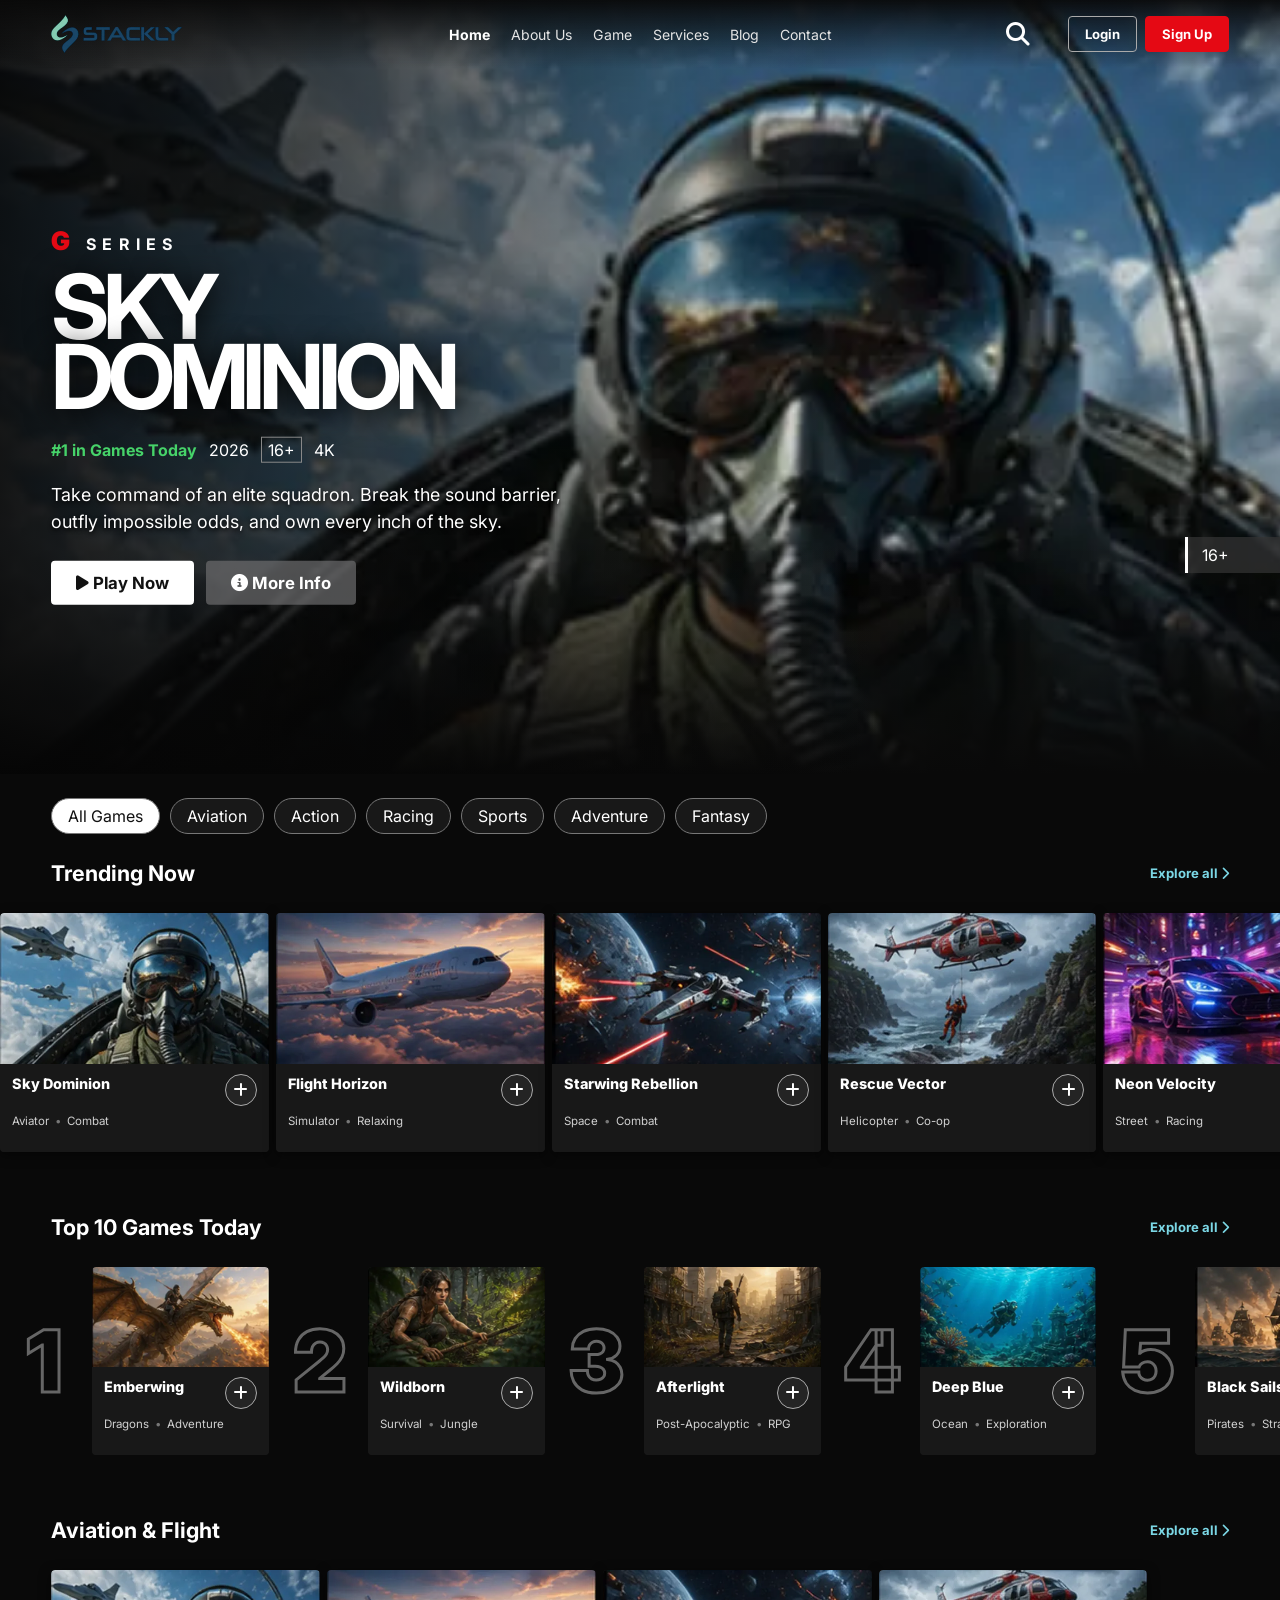
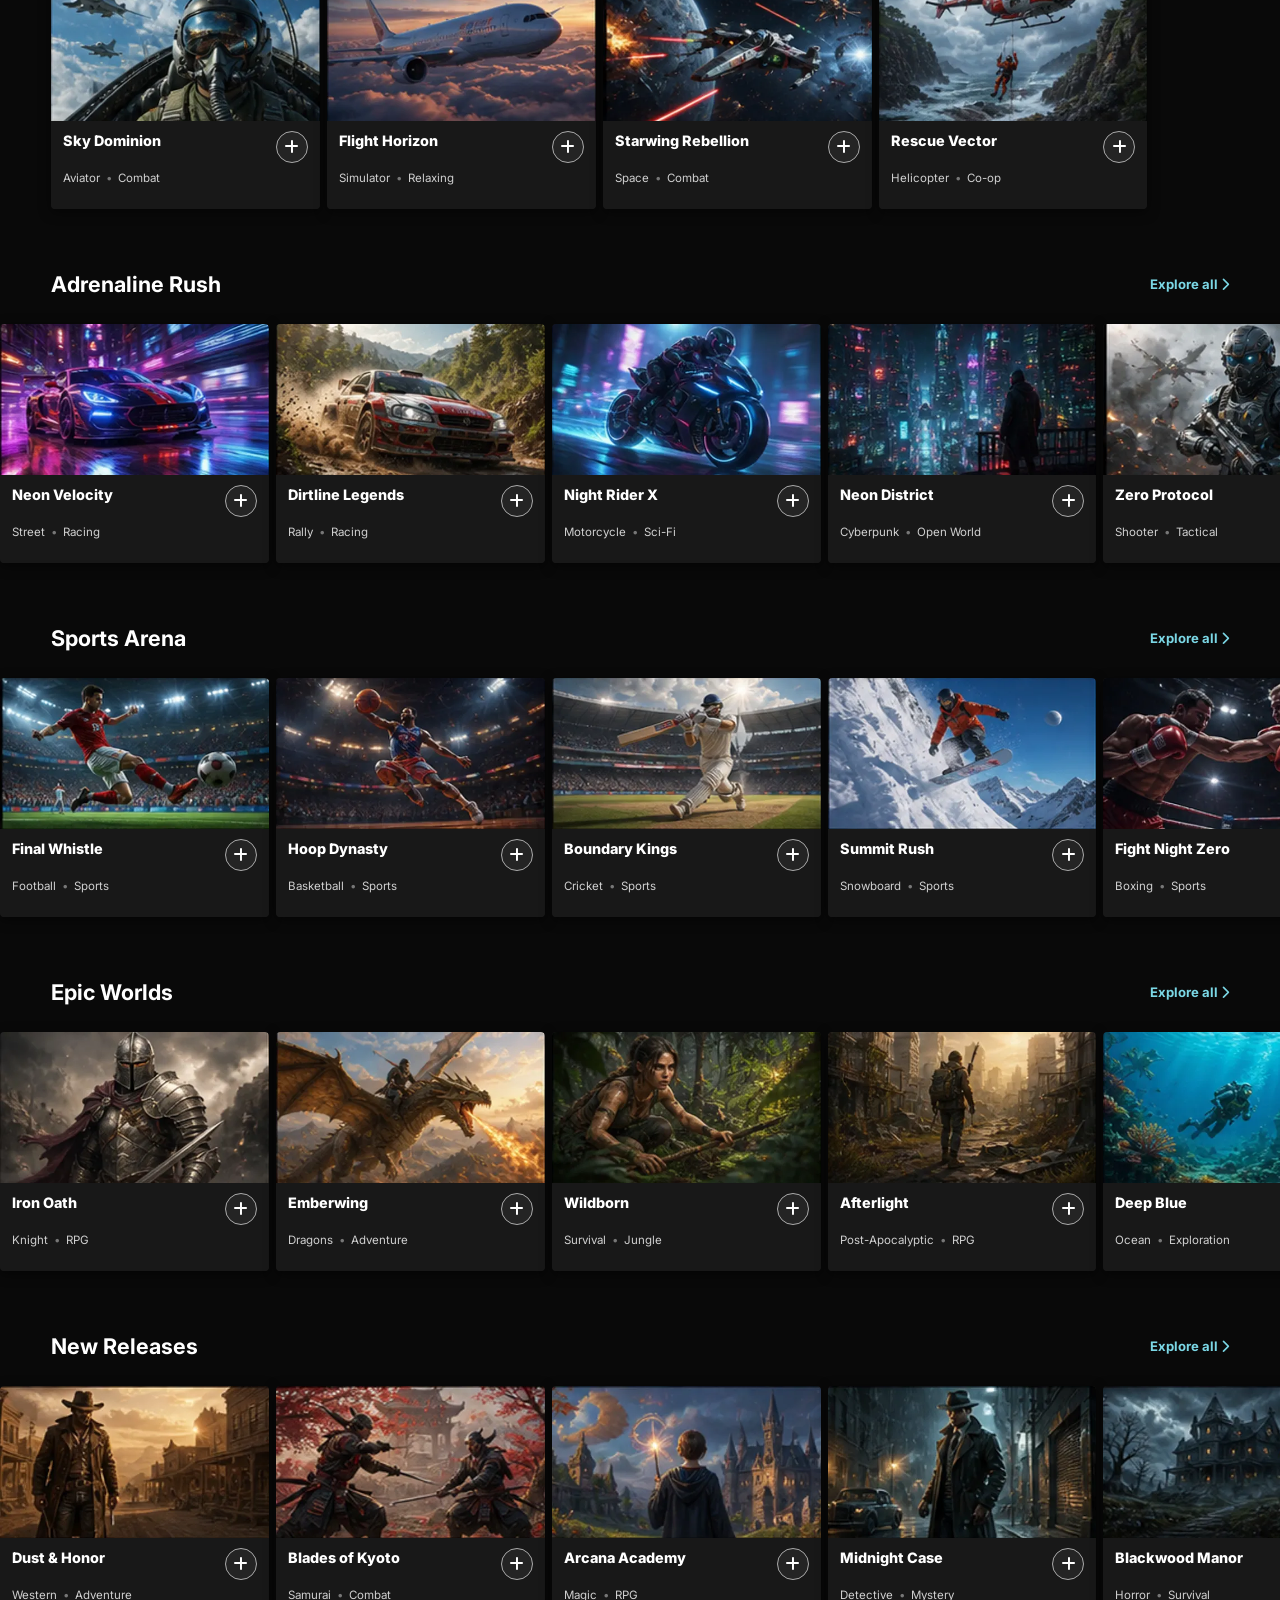
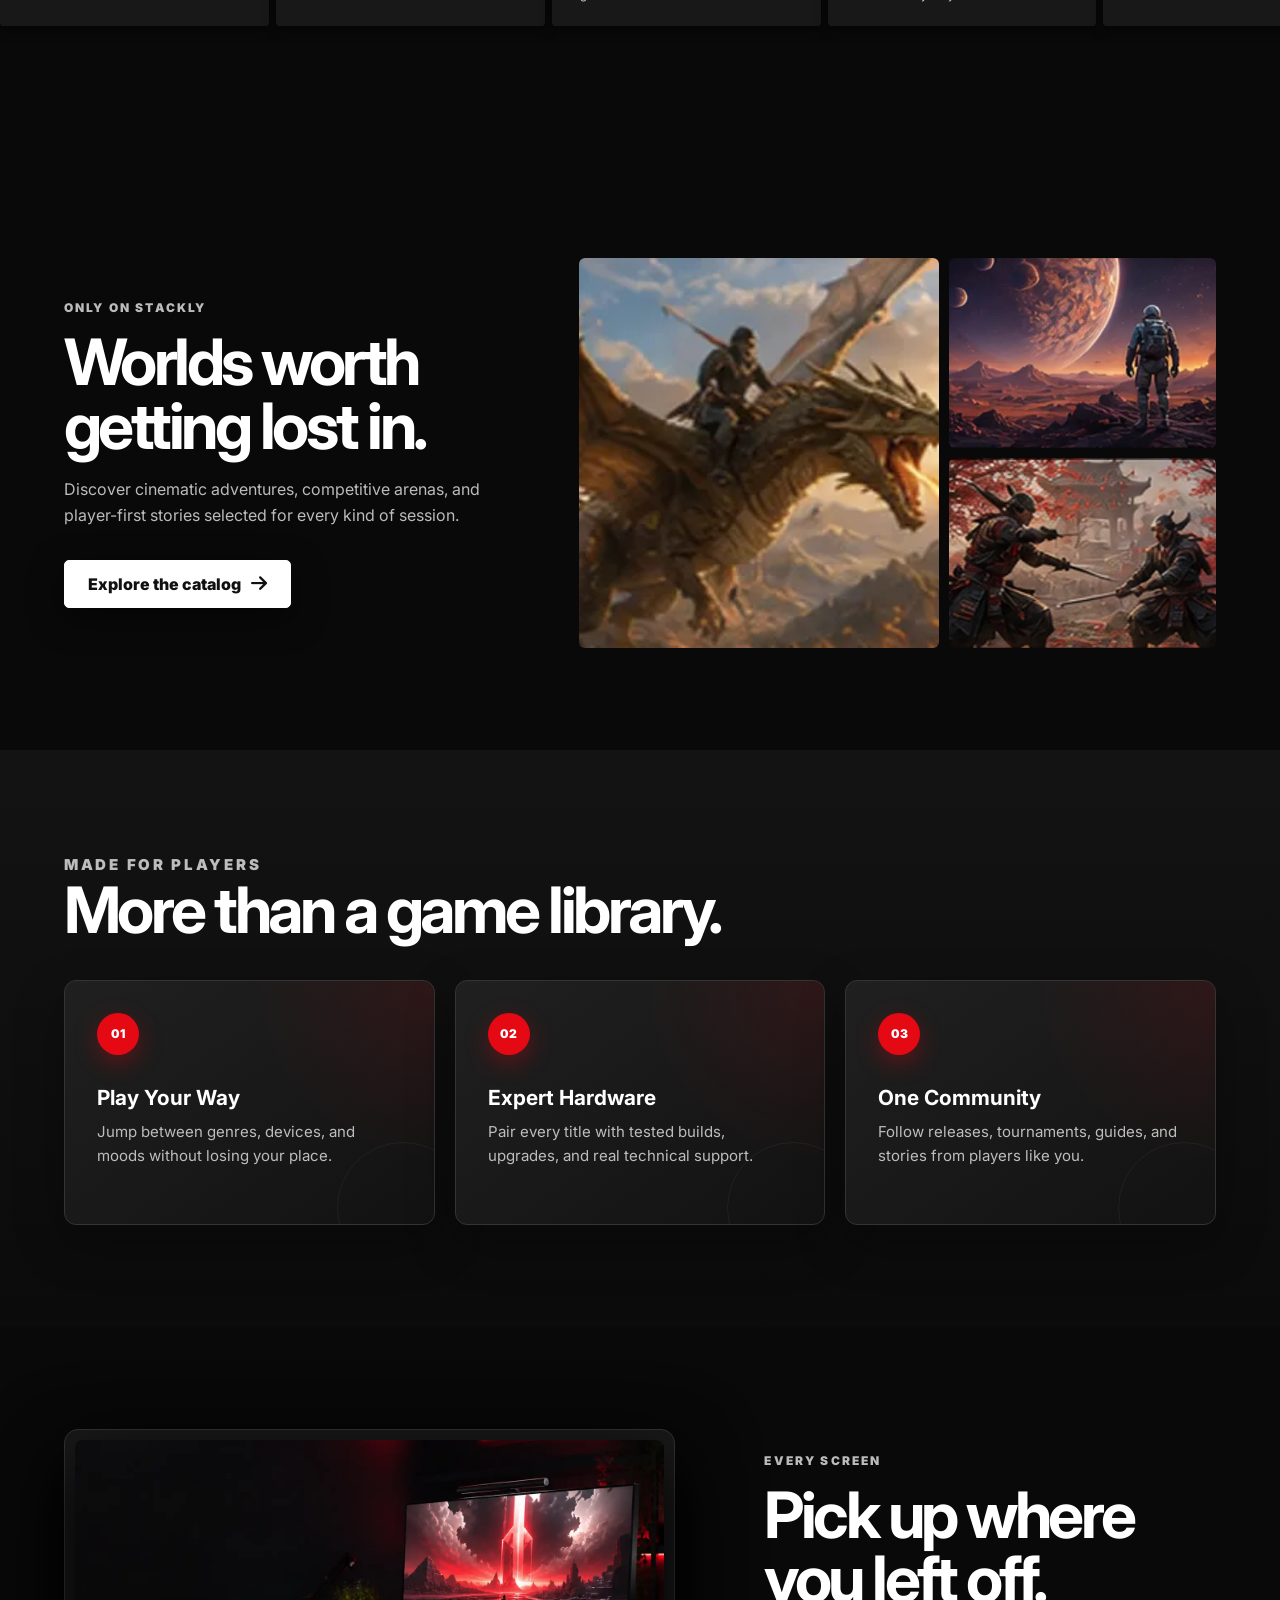
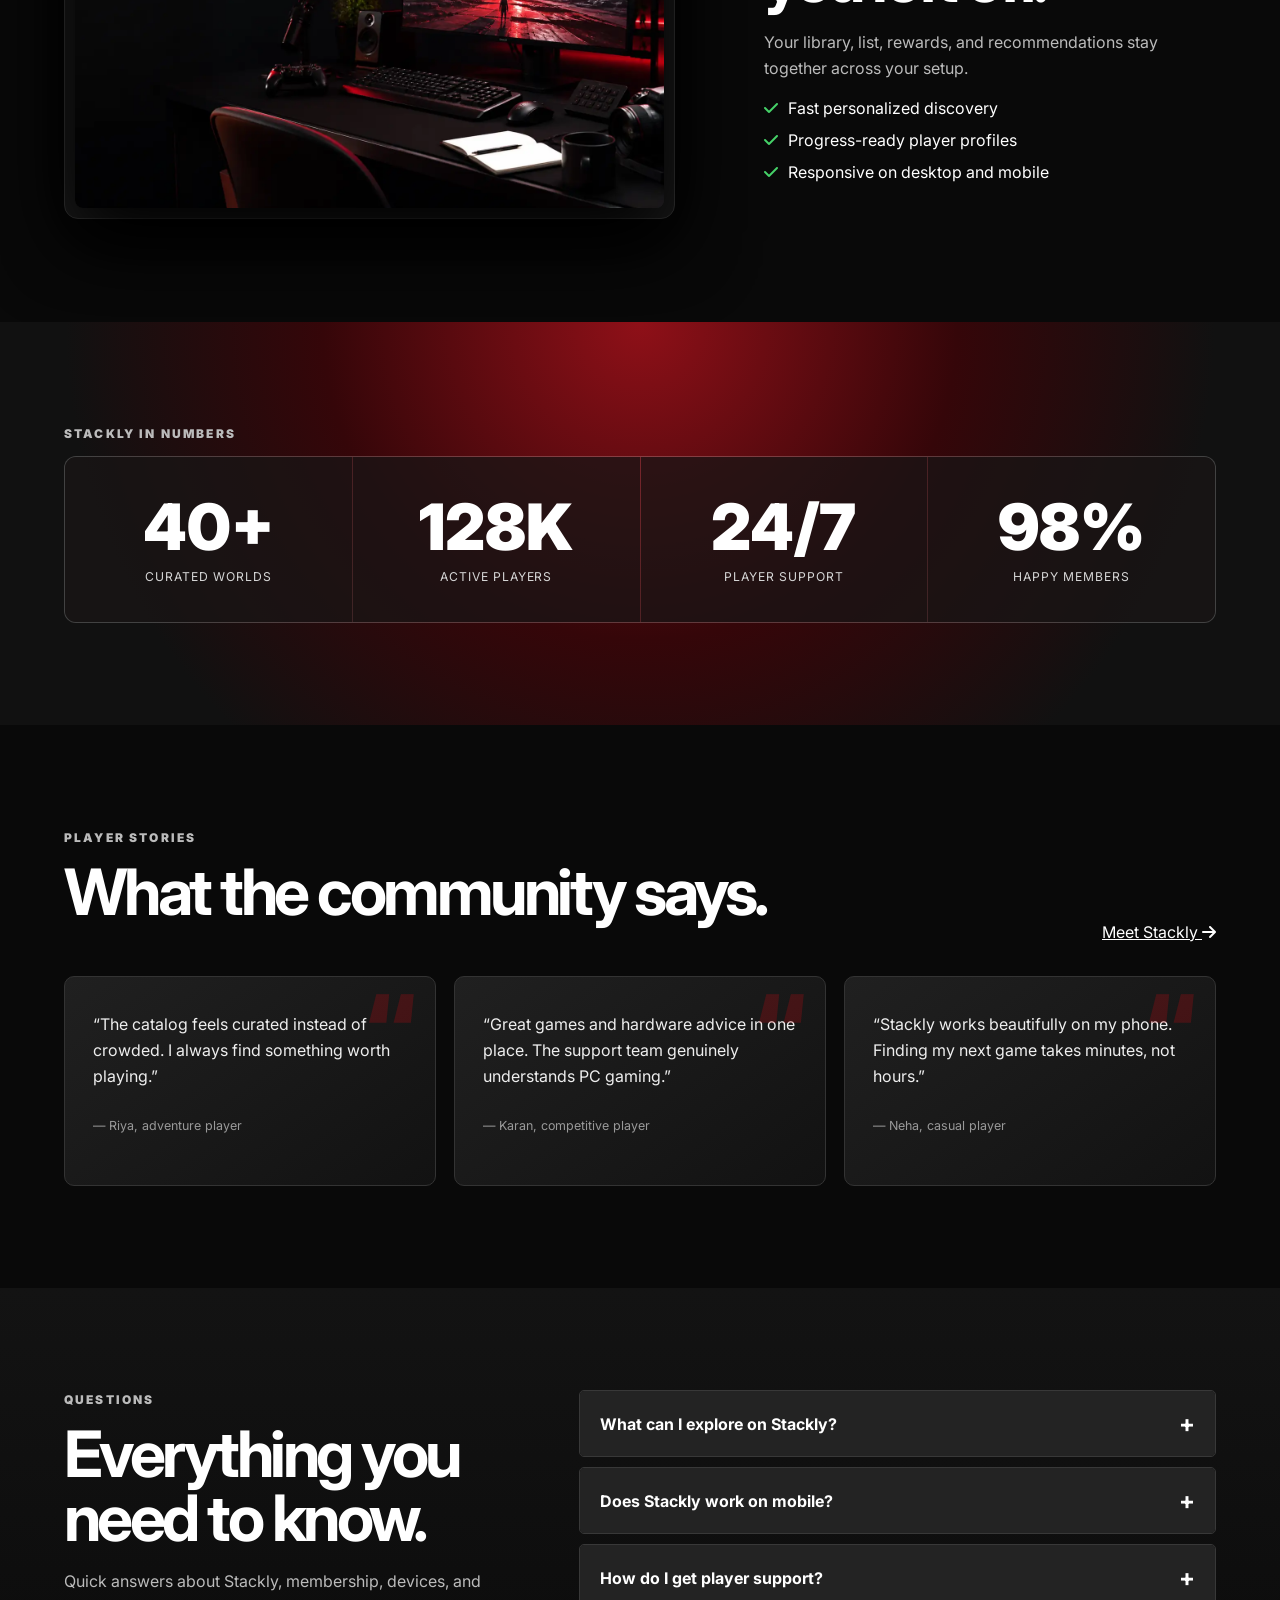
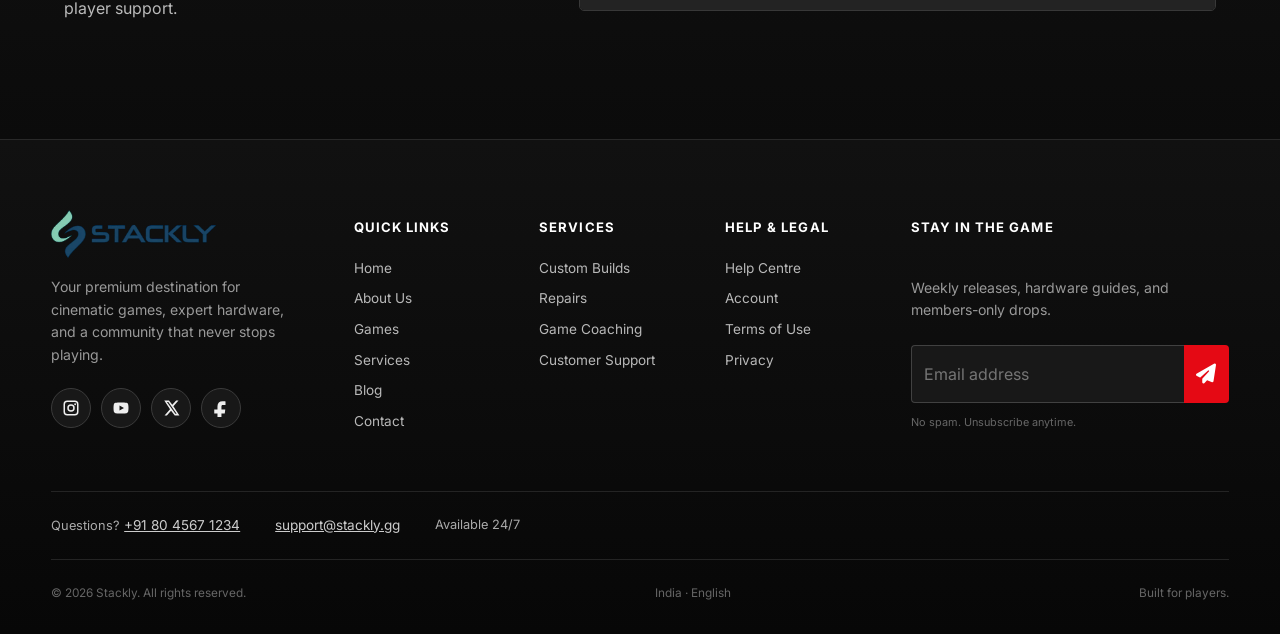
==== commit 31200563: "update" ====
--- a/index.html
+++ b/index.html
@@ -1,5 +1,5 @@
 <!doctype html><html lang="en"><head><meta charset="UTF-8"><meta name="viewport" content="width=device-width,initial-scale=1"><meta name="theme-color" content="#090909"><title>Stackly — Play Your Next Story</title><link rel="preconnect" href="https://fonts.googleapis.com"><link href="https://fonts.googleapis.com/css2?family=Inter:wght@400;500;600;700;800;900&display=swap" rel="stylesheet"><link rel="stylesheet" href="style.css?v=20260819-2"></head><body>
-<nav class="stream-nav"><a class="brand" href="index.html" aria-label="Stackly home"><img class="site-logo" src="assets/stackly-logo.webp" alt="Stackly"></a><button class="menu" aria-label="Toggle navigation">☰</button><div class="nav-menu"><a class="active" href="index.html">Home</a><a href="about.html">About Us</a><a href="#catalog">Game</a><a href="services.html">Services</a><a href="blog.html">Blog</a><a href="contact.html">Contact</a></div><div class="nav-tools"><label class="search"><span>⌕</span><input id="searchInput" type="search" placeholder="Titles, genres" aria-label="Search games"></label><div class="auth-actions"><button class="login-btn" data-auth="login">Login</button><button class="signup-btn" data-auth="signup">Sign Up</button></div></div></nav>
+<nav class="stream-nav"><a class="brand" href="index.html" aria-label="Stackly home"><img class="site-logo" src="assets/stackly-logo.webp" alt="Stackly"></a><button class="menu" aria-label="Toggle navigation"><i class="fa-solid fa-bars"></i></button><div class="nav-menu"><a class="active" href="index.html">Home</a><a href="about.html">About Us</a><a href="#catalog">Game</a><a href="services.html">Services</a><a href="blog.html">Blog</a><a href="contact.html">Contact</a></div><div class="nav-tools"><label class="search"><span><i class="fa-solid fa-magnifying-glass"></i></span><input id="searchInput" type="search" placeholder="Titles, genres" aria-label="Search games"></label><div class="auth-actions"><button class="login-btn" data-auth="login">Login</button><button class="signup-btn" data-auth="signup">Sign Up</button></div></div></nav>
 <main id="home"><section class="billboard"><img src="assets/game-01.webp" alt="Fighter pilot flying through the clouds"><div class="shade"></div><div class="hero-copy"><p class="kicker"><span>G</span> SERIES</p><h1>SKY<br>DOMINION</h1><p class="meta"><b>#1 in Games Today</b> 2026 <i>16+</i> 4K</p><p class="description">Take command of an elite squadron. Break the sound barrier, outfly impossible odds, and own every inch of the sky.</p><div class="hero-actions"><button class="play" id="heroPlay">▶ Play Now</button><button class="info" id="heroInfo">ⓘ More Info</button></div></div><div class="age">16+</div></section><section class="catalog" id="catalog"><div class="genre-bar" aria-label="Game genres"><button class="active" data-filter="all">All Games</button><button data-filter="aviation">Aviation</button><button data-filter="action">Action</button><button data-filter="racing">Racing</button><button data-filter="sports">Sports</button><button data-filter="adventure">Adventure</button><button data-filter="fantasy">Fantasy</button></div><div id="gameRows"></div><div class="empty discovery-empty" id="emptyState" hidden><p class="discovery-kicker">Keep exploring</p><h2>There is more to Stackly</h2><p>Discover expert builds, gaming stories, and player support while you choose your next adventure.</p><div class="discovery-links"><a href="services.html"><img src="assets/services-hero.webp" alt="Custom gaming PC services"><span><b>Build Your Setup</b><small>Explore services</small></span></a><a href="blog.html"><img src="assets/blog-hero.webp" alt="Stackly gaming stories and guides"><span><b>Read Gaming Stories</b><small>Visit the blog</small></span></a><a href="contact.html"><img src="assets/contact-hero.webp" alt="Stackly player support"><span><b>Talk to Support</b><small>We are here 24/7</small></span></a></div></div></section><section class="landing-section landing-spotlight reveal">
   <div class="landing-wrap split-feature"><div><p class="landing-kicker">Only on Stackly</p><h2>Worlds worth getting lost in.</h2><p>Discover cinematic adventures, competitive arenas, and player-first stories selected for every kind of session.</p><a class="landing-cta" href="#catalog">Explore the catalog</a></div><div class="feature-mosaic"><img src="assets/game-11.webp" alt="Epic fantasy game world" loading="lazy"><img src="assets/game-19.webp" alt="Deep space exploration game" loading="lazy"><img src="assets/game-32.webp" alt="Samurai action game" loading="lazy"></div></div>
 </section>
@@ -13,10 +13,10 @@
   <div class="landing-wrap"><p class="landing-kicker">Stackly in numbers</p><div class="number-grid"><div><strong data-count="40" data-suffix="+">0</strong><span>Curated worlds</span></div><div><strong data-count="128" data-suffix="K">0</strong><span>Active players</span></div><div><strong data-count="24" data-suffix="/7">0</strong><span>Player support</span></div><div><strong data-count="98" data-suffix="%">0</strong><span>Happy members</span></div></div></div>
 </section>
 <section class="landing-section community-section reveal">
-  <div class="landing-wrap"><div class="landing-section-head"><div><p class="landing-kicker">Player stories</p><h2>What the community says.</h2></div><a href="about.html">Meet Stackly →</a></div><div class="quote-grid"><blockquote><p>“The catalog feels curated instead of crowded. I always find something worth playing.”</p><footer>— Riya, adventure player</footer></blockquote><blockquote><p>“Great games and hardware advice in one place. The support team genuinely understands PC gaming.”</p><footer>— Karan, competitive player</footer></blockquote><blockquote><p>“Stackly works beautifully on my phone. Finding my next game takes minutes, not hours.”</p><footer>— Neha, casual player</footer></blockquote></div></div>
+  <div class="landing-wrap"><div class="landing-section-head"><div><p class="landing-kicker">Player stories</p><h2>What the community says.</h2></div><a href="about.html">Meet Stackly <i class="fa-solid fa-arrow-right"></i></a></div><div class="quote-grid"><blockquote><p>“The catalog feels curated instead of crowded. I always find something worth playing.”</p><footer>— Riya, adventure player</footer></blockquote><blockquote><p>“Great games and hardware advice in one place. The support team genuinely understands PC gaming.”</p><footer>— Karan, competitive player</footer></blockquote><blockquote><p>“Stackly works beautifully on my phone. Finding my next game takes minutes, not hours.”</p><footer>— Neha, casual player</footer></blockquote></div></div>
 </section>
 <section class="landing-section landing-faq reveal">
   <div class="landing-wrap faq-layout"><div><p class="landing-kicker">Questions</p><h2>Everything you need to know.</h2><p>Quick answers about Stackly, membership, devices, and player support.</p></div><div class="accordion"><div class="accordion-item"><button>What can I explore on Stackly?<span class="plus">+</span></button><div class="accordion-panel"><p>Browse curated games, gaming stories, technical services, and community experiences.</p></div></div><div class="accordion-item"><button>Does Stackly work on mobile?<span class="plus">+</span></button><div class="accordion-panel"><p>Yes. Every public page and dashboard is designed for phones, tablets, and desktops.</p></div></div><div class="accordion-item"><button>How do I get player support?<span class="plus">+</span></button><div class="accordion-panel"><p>Visit Contact for 24/7 assistance with accounts, orders, hardware, and services.</p></div></div></div></div>
 </section></main>
 <footer><a class="brand" href="index.html" aria-label="Stackly home"><img class="site-logo footer-logo" src="assets/stackly-logo.webp" alt="Stackly"></a><p>Questions? Call 000-800-STACKLY</p><div><a href="#">FAQ</a><a href="#">Help Centre</a><a href="#">Terms of Use</a><a href="#">Privacy</a></div><small>© 2026 Stackly. Built for players.</small></footer>
-<div class="modal" id="gameModal" role="dialog" aria-modal="true" aria-label="Game details"><div class="modal-card"><button class="close" aria-label="Close">×</button><img id="modalImage" alt=""><div class="modal-body"><h2 id="modalTitle"></h2><p class="modal-meta"><b>98% Match</b> 2026 <i>16+</i> Ultra HD</p><p id="modalText"></p><div class="hero-actions"><button class="play">▶ Play</button><button class="round add" aria-label="Add to My List">＋</button></div></div></div></div><div class="toast" id="toast" role="status"></div><script src="main.js?v=20260819-1"></script></body></html>
+<div class="modal" id="gameModal" role="dialog" aria-modal="true" aria-label="Game details"><div class="modal-card"><button class="close" aria-label="Close"><i class="fa-solid fa-xmark"></i></button><img id="modalImage" alt=""><div class="modal-body"><h2 id="modalTitle"></h2><p class="modal-meta"><b>98% Match</b> 2026 <i>16+</i> Ultra HD</p><p id="modalText"></p><div class="hero-actions"><button class="play"><i class="fa-solid fa-play"></i> Play</button><button class="round add" aria-label="Add to My List"><i class="fa-solid fa-plus"></i></button></div></div></div></div><div class="toast" id="toast" role="status"></div><script src="main.js?v=20260819-1"></script></body></html>
--- a/style.css
+++ b/style.css
@@ -161,7 +161,7 @@
 
 /* Shared Stackly image logo */
 /* Dashboard alignment system */
-.dash{grid-template-columns:260px minmax(0,1fr);align-items:start}.dash-main{width:100%;max-width:1600px;margin:0 auto;padding:32px clamp(24px,3vw,48px) 48px}.dash-topbar{min-height:72px;margin-bottom:24px;padding-bottom:20px;border-bottom:1px solid #262626}.dash-topbar h2{margin:0;line-height:1.2}.dash-topbar p{margin-bottom:0}.dash-main>.panel-block,.dash-main>.grid{margin-bottom:22px}.dash-main>.kpi-grid{margin-bottom:22px}.dash-main .two-col{grid-template-columns:repeat(2,minmax(0,1fr));gap:22px;align-items:stretch}.dash-main .two-col>.panel-block{height:100%;margin:0}.dash-main .panel-block{padding:24px}.dash-main .panel-block>h3{margin:0 0 20px;font-size:1.05rem}.dash-main .kpi-grid{gap:16px}.dash-main .kpi-card{display:flex;min-height:142px;flex-direction:column;justify-content:center;padding:22px}.dash-main .kpi-card .top{min-height:20px}.dash-main table{table-layout:auto}.dash-main th,.dash-main td{vertical-align:middle}.dash-main .field{margin:0 0 16px}.dash-main .field input{width:100%}.dash-main ul{padding-left:0;list-style:none}.dash-side{width:260px}.dash-side .dash-link{display:flex;align-items:center;min-height:43px;line-height:1.25}.dash-side .logo{min-height:54px;display:flex;align-items:center}
+.dash{grid-template-columns:260px minmax(0,1fr);align-items:start}.dash-main{width:100%;max-width:1600px;margin:0 auto;padding:32px clamp(24px,3vw,48px) 48px}.dash-topbar{min-height:72px;margin-bottom:24px;padding-bottom:20px;border-bottom:1px solid #262626}.dash-topbar h2{margin:0;line-height:1.2}.dash-topbar p{margin-bottom:0}.dash-main>.panel-block,.dash-main>.grid{margin-bottom:22px}.dash-main>.kpi-grid{margin-bottom:22px}.dash-main .two-col{grid-template-columns:repeat(2,minmax(0,1fr));gap:22px;align-items:stretch}.dash-main .two-col.dashboard-single-module{grid-template-columns:minmax(0,1fr)}.dash-main .two-col.dashboard-single-module>.panel-block{grid-column:1/-1;width:100%}.dash-main .two-col>.panel-block{height:100%;margin:0}.dash-main .panel-block{padding:24px}.dash-main .panel-block>h3{margin:0 0 20px;font-size:1.05rem}.dash-main .kpi-grid{gap:16px}.dash-main .kpi-card{display:flex;min-height:142px;flex-direction:column;justify-content:center;padding:22px}.dash-main .kpi-card .top{min-height:20px}.dash-main table{table-layout:auto}.dash-main th,.dash-main td{vertical-align:middle}.dash-main .field{margin:0 0 16px}.dash-main .field input{width:100%}.dash-main ul{padding-left:0;list-style:none}.dash-side{width:260px}.dash-side .dash-link{display:flex;align-items:center;min-height:43px;line-height:1.25}.dash-side .logo{min-height:54px;display:flex;align-items:center}
 @media(max-width:1100px) and (min-width:901px){.dash{grid-template-columns:230px minmax(0,1fr)}.dash-side{width:230px}.dash-main{padding-inline:24px}.dash-main .two-col{grid-template-columns:1fr}.dash-main .kpi-grid{grid-template-columns:repeat(2,minmax(0,1fr))}}
 @media(max-width:900px){.dash-main{max-width:none;margin:0;padding:20px 18px 40px}.dash-main .two-col{grid-template-columns:1fr;gap:16px}.dash-main>.panel-block,.dash-main>.grid,.dash-main>.kpi-grid{margin-bottom:16px}.dash-main .panel-block{padding:20px}.dash-topbar{min-height:auto;margin-bottom:18px;padding-bottom:16px}.dash-side{width:min(290px,86vw)}}
 @media(max-width:520px){.dash-main{padding:14px 12px 32px}.dash-main .kpi-grid{grid-template-columns:1fr;gap:12px}.dash-main .kpi-card{min-height:112px;padding:18px}.dash-main .panel-block{padding:17px}.dash-main .two-col{gap:12px}.dash-topbar{align-items:flex-start}.dash-topbar>div:first-child{min-width:0}.dash-topbar h2{font-size:1.1rem!important}.dash-toggle{width:100%;justify-content:center}.dash-main .flex-between{gap:10px}.dash-main .panel-block:has(table){padding-bottom:12px}.dash-main table{font-size:.78rem}}
@@ -180,6 +180,9 @@
 .mobile-auth-menu{display:none}
 @media(max-width:800px){.stream-nav .auth-actions,.navbar .nav-actions>.btn{display:none}.mobile-auth-menu{width:100%;display:grid;grid-template-columns:1fr 1fr;gap:10px;margin-top:10px;padding-top:16px;border-top:1px solid #333}.mobile-auth-menu a{display:flex!important;align-items:center;justify-content:center;min-height:44px!important;padding:10px 14px!important;border-radius:4px;text-decoration:none!important;font-weight:800!important}.mobile-auth-menu .mobile-login{border:1px solid #777;color:#fff!important;background:#222}.mobile-auth-menu .mobile-signup{border:1px solid #e50914;color:#fff!important;background:#e50914}.stream-nav .nav-tools{display:none}.stream-nav .menu{margin-left:auto}.nav-links .mobile-auth-menu{list-style:none}}
 @media(max-width:350px){.mobile-auth-menu{grid-template-columns:1fr}}
+.premium-auth-form select{min-height:52px;padding:14px;border:1px solid #555;border-radius:5px;background:#222;color:#fff}.premium-auth-form select:focus{border-color:#fff;outline:2px solid #e50914;outline-offset:1px}
+.dashboard-detail-grid{display:grid;grid-template-columns:repeat(auto-fit,minmax(150px,1fr));gap:10px;margin-top:18px}.dashboard-detail-card{display:grid;gap:6px;padding:14px;border:1px solid #343434;border-radius:6px;background:#171717}.dashboard-detail-card span,.dashboard-detail-card small{color:var(--ash);font-size:.72rem}.dashboard-detail-card strong{font-size:.9rem}.activity-list{display:grid;gap:0;margin-top:18px;border-top:1px solid #333}.activity-list>div{display:flex;justify-content:space-between;gap:15px;padding:11px 0;border-bottom:1px solid #292929;font-size:.78rem}.activity-list strong{color:var(--gold);white-space:nowrap}.section-summary{display:flex;align-items:center;justify-content:space-between;gap:15px;margin-top:18px;padding-top:16px;border-top:1px solid #333;color:var(--ash);font-size:.78rem}.dashboard-check{display:flex;align-items:center;gap:9px;margin:12px 0;color:var(--ash);font-size:.78rem}.dashboard-check input{width:auto}.dash-main textarea,.dash-main select{width:100%;padding:12px;border:1px solid #444;border-radius:4px;background:#222;color:#fff;resize:vertical}@media(max-width:620px){.section-summary{align-items:flex-start;flex-direction:column}.dashboard-detail-grid{grid-template-columns:1fr}}
+.dashboard-module-heading{grid-column:1/-1;display:flex;align-items:end;justify-content:space-between;gap:20px;width:100%;margin-top:26px;padding-top:24px;border-top:1px solid #333}.dashboard-module-heading span{color:var(--gold);font:700 .68rem var(--font-mono);letter-spacing:.1em;text-transform:uppercase}.dashboard-module-heading h3{margin:6px 0 4px!important;font-size:1.2rem!important}.dashboard-module-heading p,.dashboard-module-heading small{margin:0;color:var(--ash);font-size:.75rem}.dashboard-subsections{grid-column:1/-1;display:grid;grid-template-columns:repeat(12,minmax(0,1fr));gap:14px;width:100%;margin-top:16px}.dashboard-subsection{grid-column:span 3;display:flex;min-height:250px;flex-direction:column;padding:19px!important;border:1px solid #343434;border-radius:7px;background:linear-gradient(145deg,#1c1c1c,#121212);transition:transform .2s,border-color .2s,background .2s}.dashboard-subsection:nth-child(1),.dashboard-subsection:nth-child(2){grid-column:span 6;min-height:285px}.dashboard-subsection:hover{transform:translateY(-3px);border-color:#555;background:linear-gradient(145deg,#242424,#151515)}.widget-title{display:flex;align-items:center;justify-content:space-between}.widget-title>span{color:var(--gold);font:700 .68rem var(--font-mono)}.widget-title em{padding:4px 7px;border-radius:10px;background:#ffffff0d;color:#888;font:600 .58rem var(--font-mono);font-style:normal}.dashboard-subsection h4{margin:13px 0 7px;font-size:.94rem}.dashboard-subsection>p{margin:0 0 18px;color:var(--ash);font-size:.75rem;line-height:1.5}.widget-metrics{display:flex;align-items:end;justify-content:space-between;gap:15px;margin-top:auto}.widget-metrics strong{font-size:2rem}.widget-metrics span,.widget-legend span{color:var(--ash);font-size:.66rem}.widget-progress{height:6px;margin-top:14px;overflow:hidden;border-radius:10px;background:#303030}.widget-progress i{display:block;height:100%;border-radius:inherit;background:linear-gradient(90deg,var(--gold),var(--coral))}.widget-bars{display:flex;align-items:end;gap:7px;height:92px;margin-top:auto;padding-top:10px;border-bottom:1px solid #333}.widget-bars i{flex:1;min-width:5px;border-radius:3px 3px 0 0;background:linear-gradient(#f5b301,#a95f00)}.widget-legend{display:flex;justify-content:space-between;gap:12px;margin-top:10px;font-size:.68rem}.widget-legend b{color:#46d369}.widget-list,.widget-checks{display:grid;gap:0;margin:auto 0 0!important}.widget-list li{display:flex;justify-content:space-between;padding:8px 0;border-bottom:1px solid #292929;font-size:.7rem}.widget-list b{color:var(--gold)}.widget-donut{display:grid;place-items:center;width:92px;height:92px;margin:auto;border-radius:50%;background:conic-gradient(var(--gold) calc(var(--value)*1%),#303030 0);position:relative}.widget-donut:after{content:'';position:absolute;inset:9px;border-radius:50%;background:#171717}.widget-donut strong{z-index:1}.widget-spark{margin-top:auto}.widget-spark svg{width:100%;height:70px;overflow:visible}.widget-spark polyline{fill:none;stroke:var(--gold);stroke-width:4;stroke-linecap:round;stroke-linejoin:round}.widget-checks li{padding:7px 0;color:#aaa;font-size:.7rem}.widget-checks i{display:inline-grid;place-items:center;width:18px;height:18px;margin-right:7px;border-radius:50%;background:#263c2d;color:#46d369;font-style:normal}.widget-split{display:grid;grid-template-columns:repeat(3,1fr);gap:6px;margin-top:auto}.widget-split div{padding:10px 5px;border:1px solid #303030;border-radius:5px;text-align:center}.widget-split strong,.widget-split span{display:block}.widget-split strong{color:var(--gold)}.widget-split span{margin-top:3px;color:#888;font-size:.58rem}.widget-activity{display:flex;gap:9px;padding:9px 0;border-top:1px solid #292929}.widget-activity>i{width:7px;height:7px;margin-top:4px;border-radius:50%;background:var(--gold)}.widget-activity strong,.widget-activity span{display:block;font-size:.66rem}.widget-activity span{margin-top:3px;color:#888}@media(max-width:1250px){.dashboard-subsection{grid-column:span 4}.dashboard-subsection:nth-child(1),.dashboard-subsection:nth-child(2){grid-column:span 6}}@media(max-width:760px){.dashboard-subsection,.dashboard-subsection:nth-child(1),.dashboard-subsection:nth-child(2){grid-column:span 6;min-height:235px}.dashboard-module-heading{align-items:start;flex-direction:column}}@media(max-width:480px){.dashboard-subsection,.dashboard-subsection:nth-child(1),.dashboard-subsection:nth-child(2){grid-column:1/-1;min-height:220px}}
 
 /* Shared Stackly image logo */
 /* Final home hero alignment on phones */
@@ -232,6 +235,22 @@
 .row-head .explore-all{padding:7px 0;border:0;background:transparent;color:#7bd7e5;font-size:.82rem;font-weight:700}.row-head .explore-all:hover,.row-head .explore-all:focus-visible{color:#fff;text-decoration:underline}.game-row.expanded .slider{grid-auto-flow:row;grid-template-columns:repeat(auto-fit,minmax(min(100%,250px),1fr));overflow:visible}.card-top{align-items:flex-start}.card-top strong{white-space:normal;overflow:visible;text-overflow:clip;line-height:1.25}.card-info,.ranked .card-info{height:auto;min-height:74px}.ranked{grid-template-columns:92px minmax(0,1fr)}.rank{min-width:0;padding:0 10px 0 0;font-size:5.35rem;letter-spacing:-7px;white-space:nowrap;overflow:visible}.premium-footer>.footer-shell{display:block}.premium-footer .footer-column a{display:block;color:#b8b8b8!important;line-height:1.45}.premium-footer .footer-column a:hover,.premium-footer .footer-column a:focus-visible{color:#fff!important;text-decoration:underline}.premium-socials a{color:#eee!important}
 /* Dashboard rewards */
 .rewards-heading{display:flex;align-items:flex-start;justify-content:space-between;gap:18px}.rewards-heading h3{margin-top:12px}.rewards-heading>strong{color:var(--gold);font-size:1.35rem}.rewards-copy{margin:16px 0;color:#bbb;line-height:1.6}.reward-stats{display:grid;grid-template-columns:repeat(3,1fr);gap:9px}.reward-stats div{padding:14px 10px;border:1px solid #333;border-radius:5px;background:#111;text-align:center}.reward-stats strong,.reward-stats span{display:block}.reward-stats strong{color:#fff;font-size:1.1rem}.reward-stats span{margin-top:5px;color:#999;font-size:.68rem}.reward-subtitle{margin:22px 0 10px}.reward-benefits{display:grid;gap:8px!important}.reward-benefits li{color:#ccc;font-size:.83rem}.reward-benefits li::before{content:'✓';margin-right:9px;color:#46d369;font-weight:900}.reward-activity{display:grid;grid-template-columns:1fr auto;gap:2px 15px;margin-top:20px;padding-top:16px;border-top:1px solid #333}.reward-activity span,.reward-activity small{color:#999;font-size:.72rem}.reward-activity strong{grid-row:span 2;color:#46d369}.reward-activity small{grid-column:1}
+
+/* Final project-wide responsive safeguards */
+html,body{max-width:100%}main,section,.wrap,.landing-wrap,.footer-shell{min-width:0}img,video,iframe{max-width:100%;height:auto}.dash-main,.dash-main>*{min-width:0}.dash-main .dashboard-single-module,.dash-main .dashboard-single-module>*{width:100%;max-width:100%}.dashboard-subsection h4,.dashboard-subsection p,.widget-activity div,.section-summary span{overflow-wrap:anywhere}.dash-main .panel-block:has(table){overflow-x:auto;overscroll-behavior-inline:contain}.dash-main table{width:100%}.modal-card,.modal-box,.auth-modal{max-width:calc(100vw - 24px)}
+@media(max-width:1024px){.topic-grid,.service-grid,.culture-grid{grid-template-columns:repeat(2,minmax(0,1fr))}.editor-grid{grid-template-columns:1fr 1fr}.dash-main{padding-inline:22px}.dashboard-subsection{grid-column:span 6}.footer-main{gap:30px 22px}}
+@media(max-width:760px){body{font-size:15px}.wrap{width:100%;padding-inline:var(--page-gutter)}.dash-topbar{align-items:flex-start;flex-wrap:wrap}.dash-topbar>div:first-child{flex:1 1 100%}.dash-topbar>div:last-child{margin-left:0}.dash-main .panel-block,.dash-main .kpi-card{border-radius:8px}.dashboard-module-heading{gap:7px}.dashboard-module-heading small{white-space:normal}.dashboard-subsections{gap:12px}.topic-grid,.service-grid,.culture-grid,.editor-grid{grid-template-columns:1fr}.editor-grid{grid-template-rows:none}.editor-card,.editor-card-large{grid-row:auto;min-height:260px}.footer-contact{align-items:flex-start}.auth-page-panel{width:100%;min-width:0}.auth-page-copy{max-width:100%}}
+@media(max-width:520px){:root{--page-gutter:16px}.dash-main{padding:12px}.dash-main .panel-block,.dash-main .kpi-card{padding:16px}.dash-topbar{padding-bottom:14px}.dash-side{width:min(86vw,300px)}.dashboard-module-heading{margin-top:20px;padding-top:18px}.dashboard-module-heading h3{font-size:1.05rem!important}.dashboard-subsections{grid-template-columns:1fr}.dashboard-subsection,.dashboard-subsection:nth-child(1),.dashboard-subsection:nth-child(2){grid-column:1;min-height:210px;padding:16px!important}.widget-metrics{align-items:flex-start;flex-direction:column;gap:5px}.widget-split{grid-template-columns:repeat(3,minmax(0,1fr))}.section-summary,.flex-between{width:100%}.section-summary .btn{width:100%;justify-content:center}.dash-main table{min-width:520px}.modal{padding:10px}.modal-body{padding-inline:16px}.auth-page-panel{padding:28px 18px}.auth-options{flex-direction:column;gap:12px}.premium-footer{padding-inline:16px!important}.footer-main{grid-template-columns:1fr}.footer-main>*{grid-column:1!important}.footer-newsletter form{max-width:100%}}
+
+/* Full-screen dashboard navigation on mobile */
+@media(max-width:900px){body:has(.dash-side.open){overflow:hidden}.dash-topbar{position:relative;padding-right:58px}.dash-toggle{position:absolute;z-index:2;top:0;right:0;display:grid!important;place-items:center;width:46px!important;height:46px;min-height:46px;margin:0!important;padding:0!important;border:1px solid #444;border-radius:7px;background:#202020!important;font-size:0!important}.dash-toggle::before{content:'☰';color:#fff;font-size:1.35rem;line-height:1}.dash-toggle:hover,.dash-toggle:focus-visible{border-color:var(--gold);background:#292929!important}.dash-side{inset:0!important;width:100vw!important;max-width:none;height:100dvh;padding:24px clamp(22px,7vw,64px) 30px;background:radial-gradient(circle at 85% 10%,#3a090c,#111 38%,#090909 78%);border:0;box-shadow:none}.dash-side .logo{width:min(190px,55vw);margin:0 0 28px}.dash-close{position:absolute;top:22px;right:clamp(22px,7vw,64px);width:46px;height:46px;background:#ffffff0d}.dash-side .dash-link{width:100%;min-height:54px;padding:12px 14px;border-bottom:1px solid #ffffff12;border-radius:5px;font-size:clamp(1rem,4.5vw,1.25rem)}.dash-side .dash-link.active{background:#ffffff12}.dash-side .dash-link.logout{margin-top:auto;border-bottom:0}}
+@media(max-width:520px){.dash-topbar{min-height:70px;padding-right:54px}.dash-topbar>div:first-child{width:auto}.dash-toggle{width:44px!important;height:44px;min-height:44px}.dash-side{padding-inline:20px}.dash-close{right:20px}.dash-side .dash-link{min-height:50px;font-size:1rem}}
+
+/* Mobile dashboard header: profile left, menu right, welcome below */
+@media(max-width:620px){.dash-topbar{display:block;min-height:128px;padding:58px 0 15px!important}.dash-topbar>div:first-child{width:100%!important}.dash-topbar>div:last-child{position:absolute;top:0;left:0;display:flex!important;margin:0!important}.dash-topbar>div:last-child .badge{display:none}.dash-topbar .profile-button{display:inline-grid;width:44px;height:44px}.dash-topbar .dash-toggle{top:0;right:0}.dash-topbar h2{margin-top:0!important;white-space:normal}.dash-topbar p{line-height:1.45}}
+
+/* Font Awesome replacements for symbolic UI glyphs */
+.dash-link>i{width:22px;text-align:center;color:currentColor}.delta i{margin-right:5px}.check-list li::before,.price-card li::before,.reward-benefits li::before{content:'\f00c'!important;font-family:"Font Awesome 6 Free"!important;font-weight:900!important}.landing-cta::after{content:'\f061'!important;font-family:"Font Awesome 6 Free"!important;font-weight:900!important}.stream-nav .menu::before,.dash-toggle::before{content:'\f0c9'!important;font-family:"Font Awesome 6 Free"!important;font-weight:900!important}.nav-open .stream-nav .menu::before{content:'\f00d'!important}.dash-toggle>i,.dash-toggle>span{display:none}.dash-close{font-size:0}.dash-close i{font-size:1.25rem}
 /* Keep animated About content inside the viewport on narrow screens. */
 body:has(.navbar){width:100%;max-width:100%;overflow-x:clip}body:has(.navbar) .wrap{min-width:0}body:has(.navbar) .reveal-left,body:has(.navbar) .reveal-right{max-width:100%}
 @media(max-width:800px){.slider{grid-auto-columns:min(82vw,330px)}.ranked{grid-template-columns:72px minmax(0,1fr)}.rank{padding-right:8px;font-size:4rem;letter-spacing:-6px}.game-row.expanded .slider{grid-template-columns:1fr;padding-block:12px}.game-row.expanded .ranked{grid-template-columns:72px minmax(0,1fr)}.card-info,.ranked .card-info{min-height:82px}.tags{line-height:1.45}.row-head{gap:14px}.row-head h2{min-width:0}.row-head .explore-all{flex:0 0 auto}.footer-main{align-items:start}.premium-footer .footer-column a{margin-bottom:13px;font-size:.9rem!important}}
